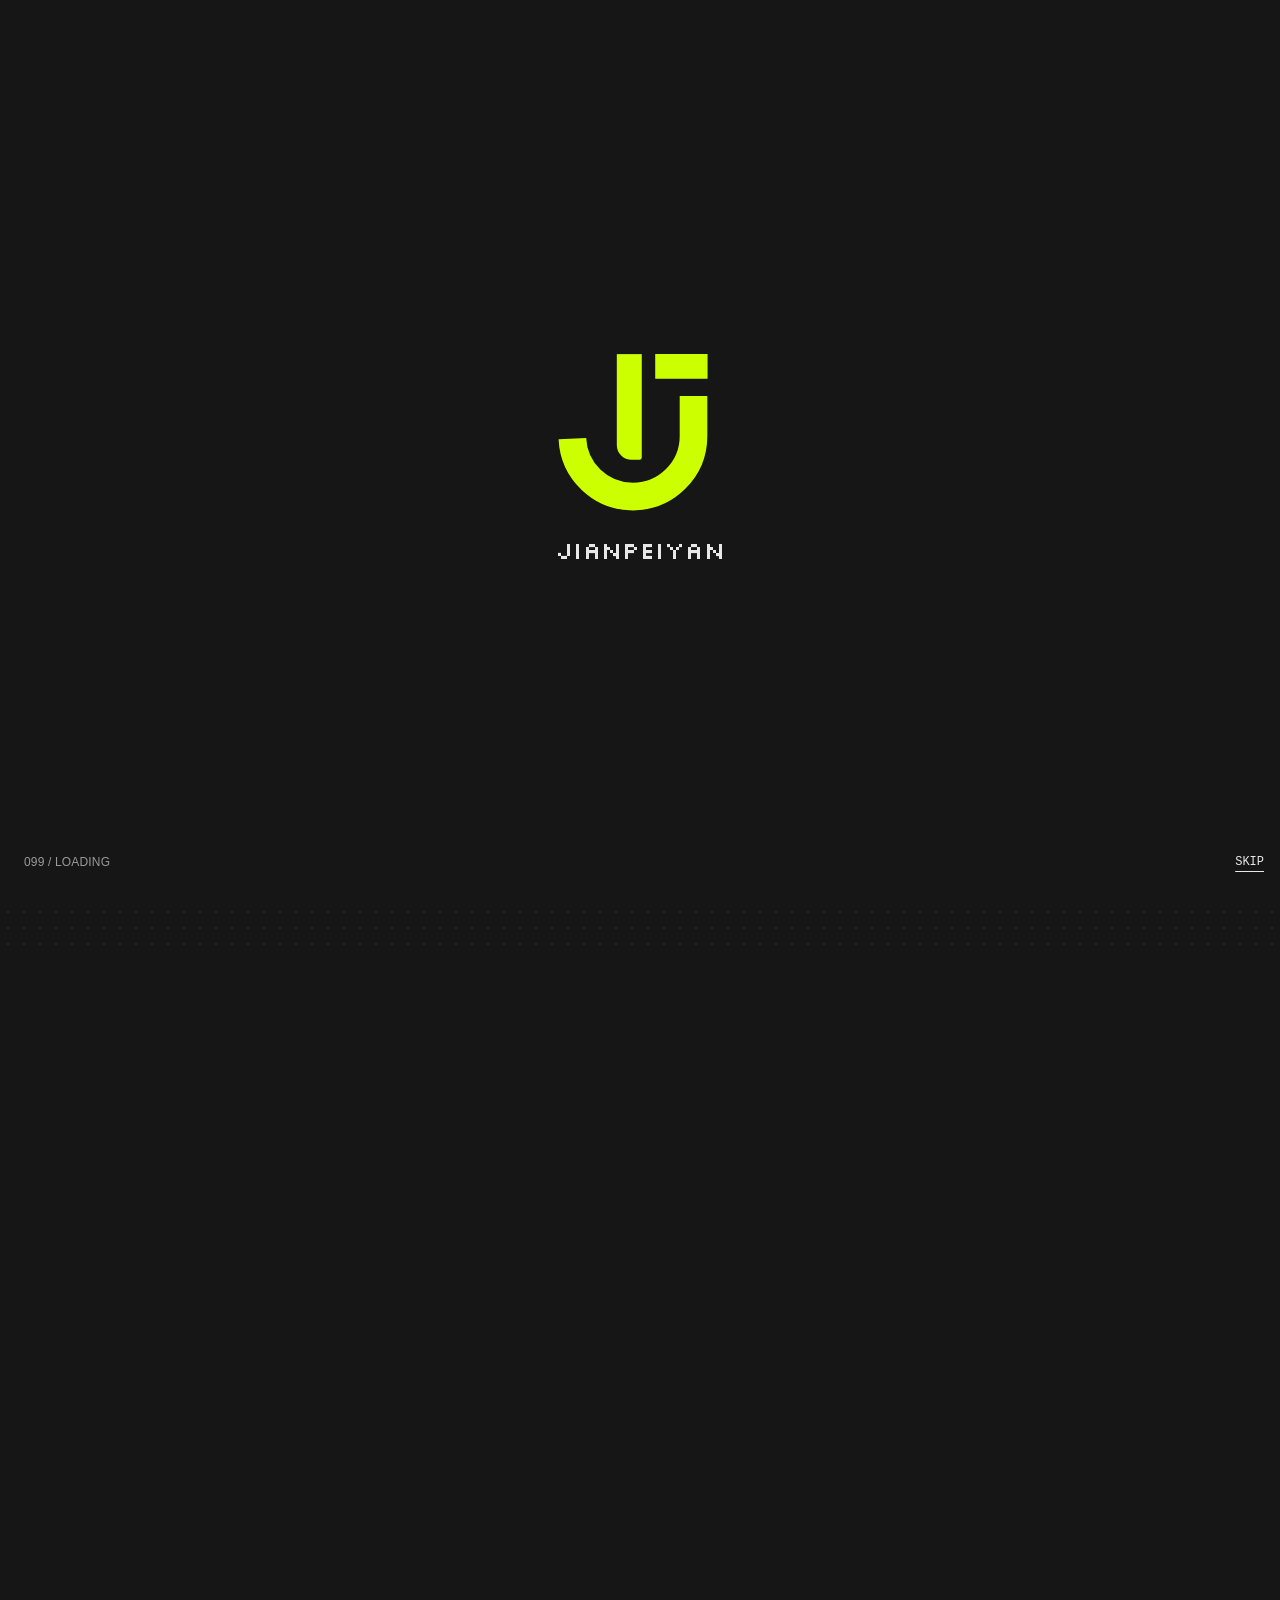
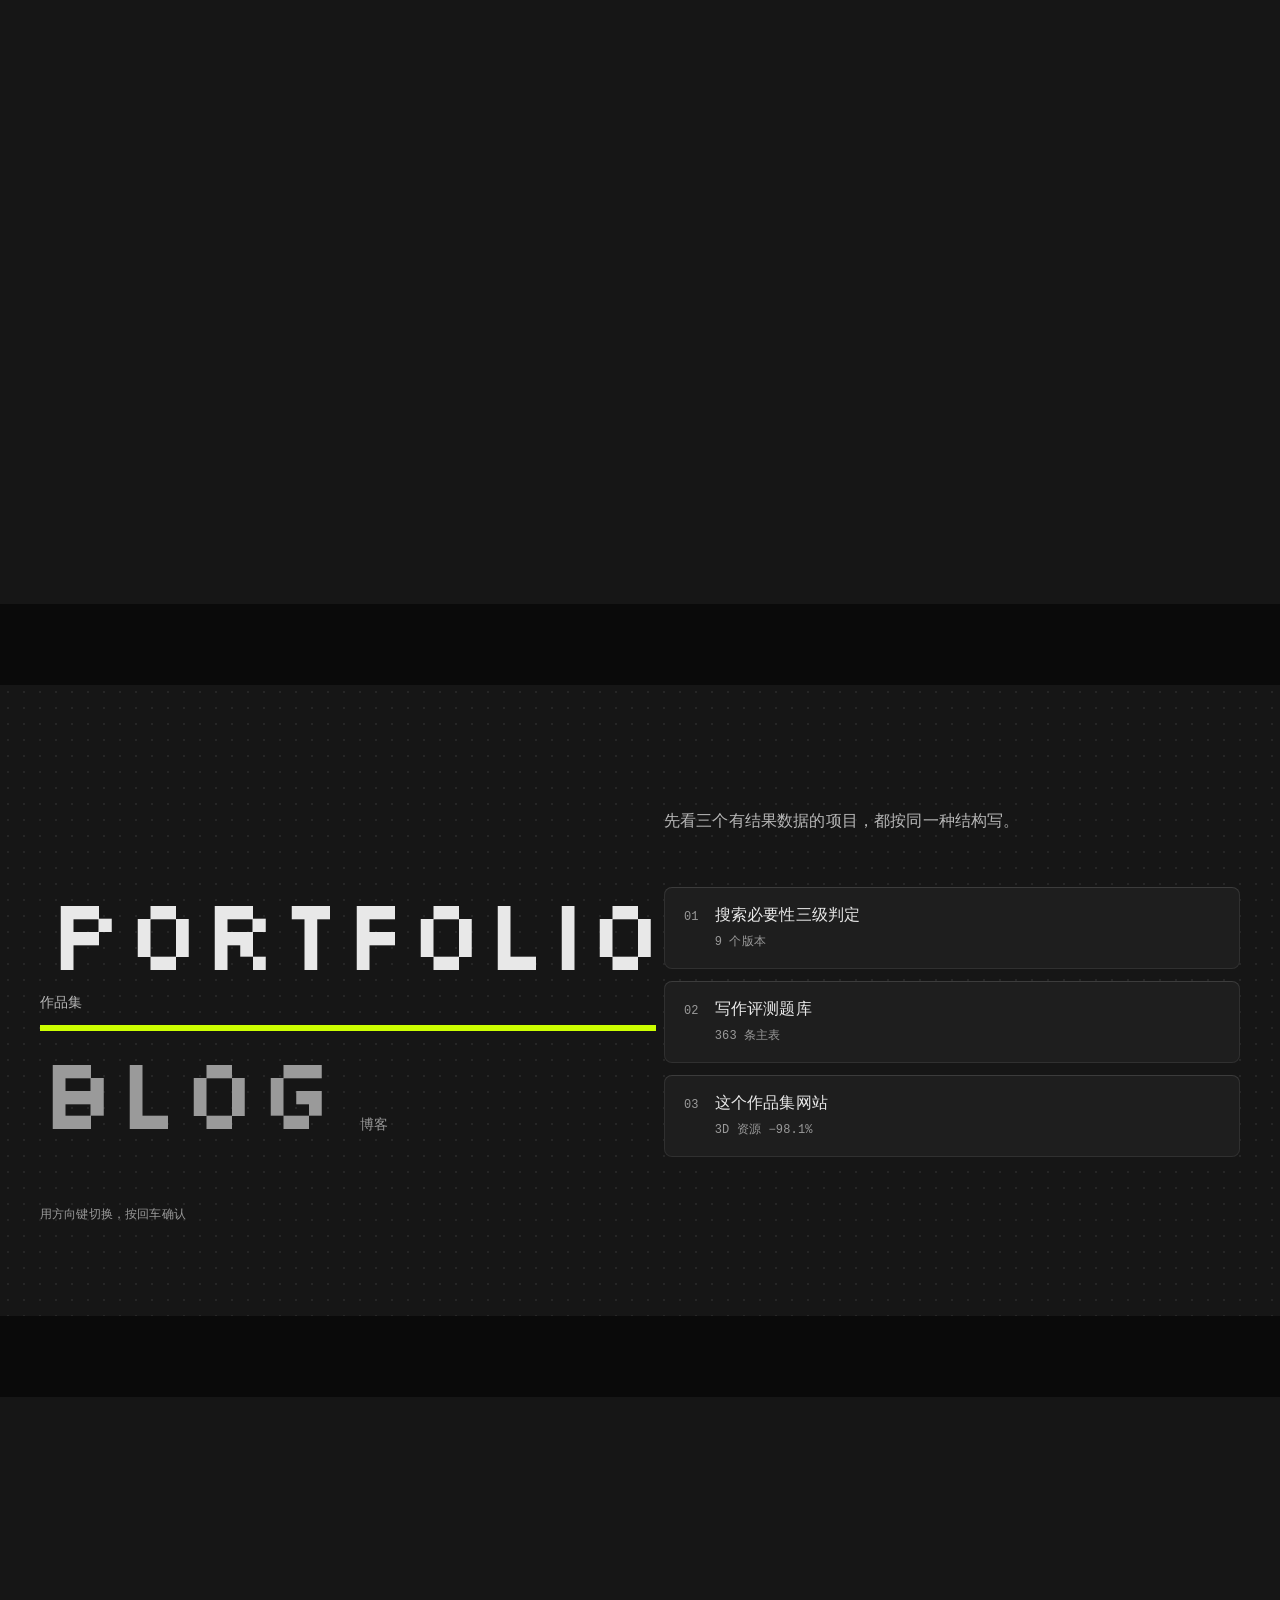
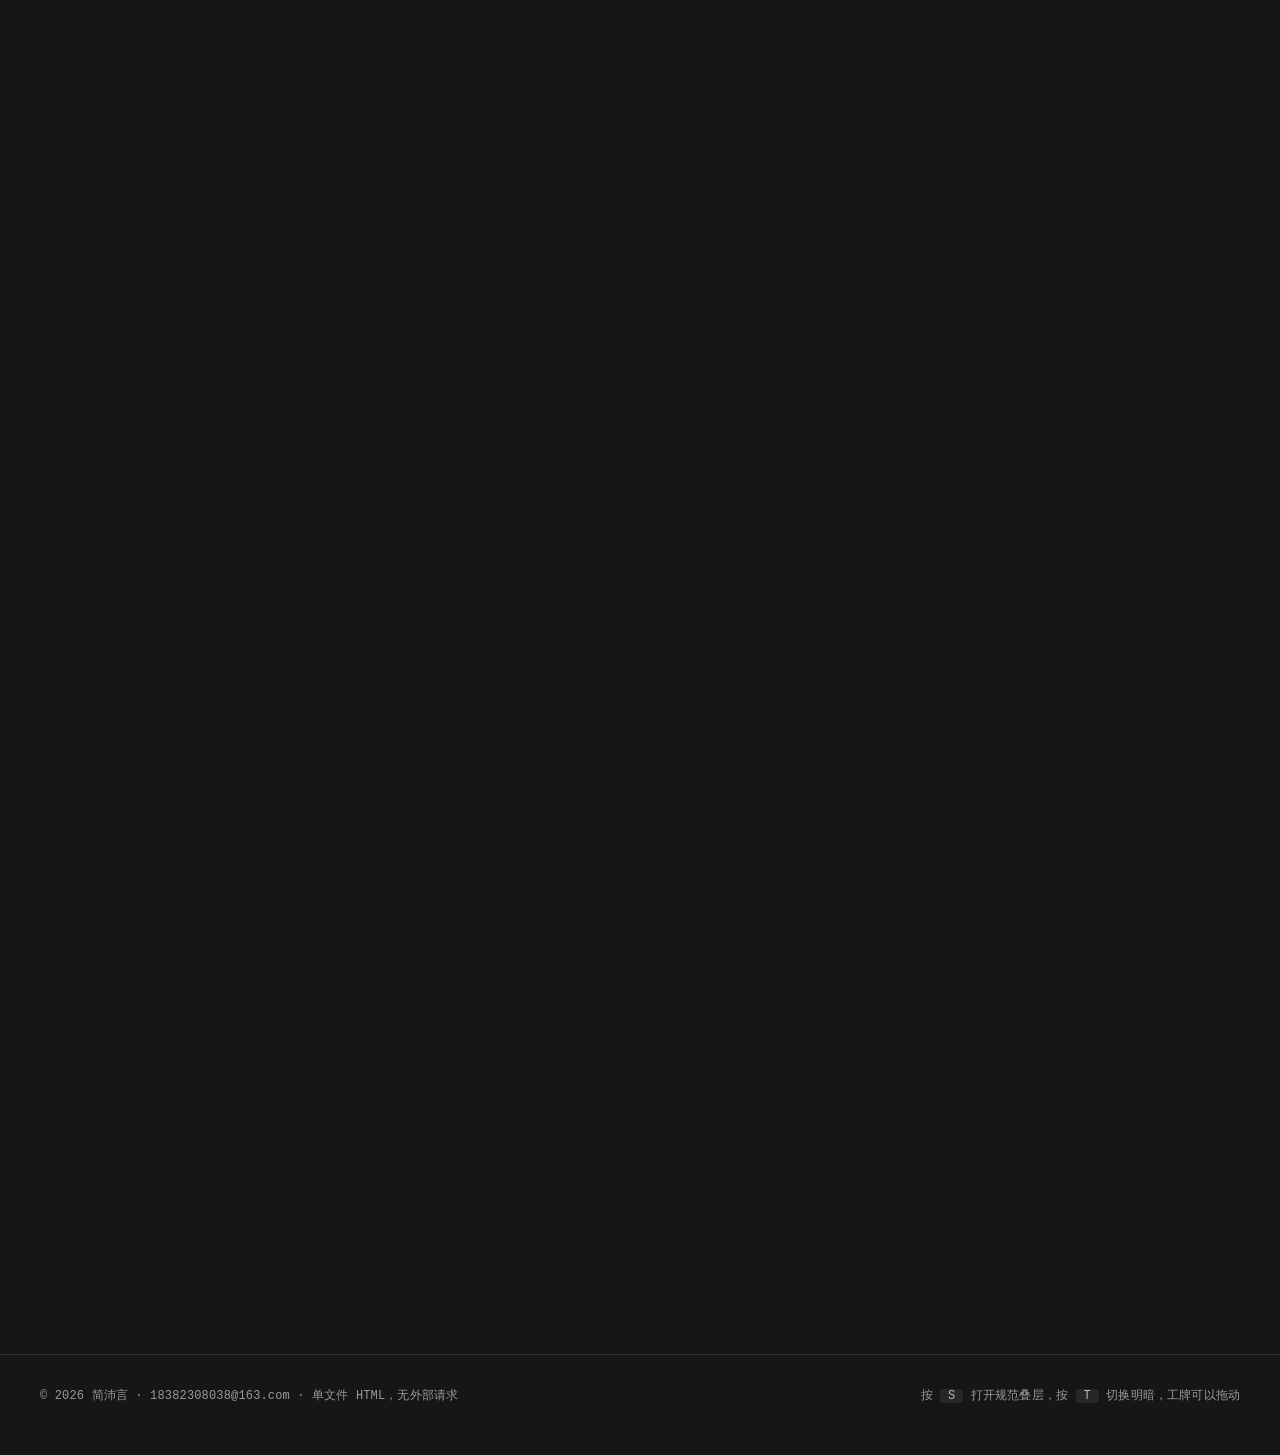
==== index.html @ 3fc20ddd "fix: 博客子页登录入口改为 ../login.html；主页 v10 加登录图标" ====
<!DOCTYPE html>
<html lang="zh-CN" data-theme="acid" data-scheme="ink">
<head>
<meta charset="UTF-8">
<meta name="viewport" content="width=device-width, initial-scale=1">
<title>简沛言 JIANPEIYAN · AI 产品作品集</title>
<meta name="description" content="简沛言的作品集：搜索评测方法论、写作评测题库，以及用 AI 一起完成的工程细节。">
<meta property="og:type" content="website">
<meta property="og:title" content="简沛言 JIANPEIYAN · AI 产品作品集">
<meta property="og:description" content="三个带结果数据的项目，一套写法；外加一份真实返工记录。">
<meta property="og:url" content="https://qqffgg888.github.io/jpy-portfolio-demo/">
<link rel="canonical" href="https://qqffgg888.github.io/jpy-portfolio-demo/">
<meta name="theme-color" content="#161616">
<script>
/* 首帧前定明度轴与开屏，避免闪白 */
(function(){var r=document.documentElement,q=location.search,s=null;
try{var m=q.match(/[?&]scheme=(light|ink)/);s=m?m[1]:localStorage.getItem('jpy-scheme');}catch(e){}
if(s==='light'||s==='ink')r.setAttribute('data-scheme',s);
r.classList.add('js');
var seen=false;try{seen=!!sessionStorage.getItem('jpy-intro');}catch(e){}
var rm=matchMedia('(prefers-reduced-motion: reduce)').matches;
if(!seen&&!rm&&!/[?&](shot|nointro)/.test(q))r.classList.add('intro','lock');
if(/[?&]shot/.test(q))r.classList.add('shot');})();
</script>
<style>
/* ============ 字体：本地文件，0 外链 ============ */
@font-face{font-family:"Silkscreen";src:url(fonts/Silkscreen-Regular.woff2) format("woff2");font-weight:400;font-display:swap}
@font-face{font-family:"Silkscreen";src:url(fonts/Silkscreen-Bold.woff2) format("woff2");font-weight:700;font-display:swap}
@font-face{font-family:"Smiley Sans";src:url(fonts/SmileySans-Oblique.woff2) format("woff2");font-weight:400;font-display:swap}

/* ============ L1 primitive（锁） ============ */
:root{
  --sp-1:4px;--sp-2:8px;--sp-3:12px;--sp-4:16px;--sp-5:24px;--sp-6:32px;--sp-7:48px;--sp-8:64px;
  --r-flat:2px;--r-ctl:8px;--r-pill:999px;              /* acid：8 / 999（无 16，强化硬朗）+ 全幅 2 */
  --ease:cubic-bezier(.22,.61,.36,1);
  --ease-strong:cubic-bezier(.7,0,.3,1);
  --ease-back:cubic-bezier(.175,.885,.32,1.275);          /* 回弹 ≤6% */
  --t-press:80ms;--t-fast:160ms;--t:240ms;--t-slow:380ms;--t-enter:1.05s;
  --fs-display:clamp(3rem,10vw,8.75rem);--lh-display:1;--ls-display:-.02em;
  --bleed:0px;                                            /* <1024 归零 */
  --pad:16px;--wrap-max:100%;
  --section-pad:clamp(5rem,16vh,10rem);
  --nav-h:56px;--tap-min:44px;--btn-h:44px;
  --font-zh-title:"Smiley Sans","PingFang SC","Microsoft YaHei","Noto Sans SC",sans-serif;
  --font-en-title:"Silkscreen","Smiley Sans","PingFang SC","Microsoft YaHei",sans-serif;
  --font-body:-apple-system,BlinkMacSystemFont,"Segoe UI",Roboto,"Helvetica Neue",Arial,"PingFang SC","Microsoft YaHei","Noto Sans SC",sans-serif;
  --font-mono:ui-monospace,SFMono-Regular,Menlo,Consolas,"PingFang SC","Microsoft YaHei",monospace;
  --lh-body:1.75;--fs-md:16px;--fw-display-en:450;
  --font-body-zh:"PingFang SC","Microsoft YaHei","Noto Sans SC",sans-serif;
  --font-body-en:-apple-system,BlinkMacSystemFont,"Segoe UI",Roboto,"Helvetica Neue",Arial,sans-serif;
  --border-w:0px;--dot-size:16px 16px;
  --persp:1200px;--tilt-max:6deg;--tilt-depth:28px;
  --parallax-1:.04;--parallax-2:.09;--parallax-3:.16;
  --lift-1:-2px;--lift-2:-6px;--lift-3:-12px;--img-dur:640ms;
  --grad-allow:bg display mask;--depth-source:glow parallax perspective;
  --btn-danger-bg:#a2514b;--btn-danger-fg:#ffffff;
  --ctl-h-sm:32px;--ctl-h-md:40px;--ctl-h-lg:48px;--field-h:40px;--card-pad:20px;--row-h:44px;
  --color-title:var(--color-text);
  --grad-title:linear-gradient(135deg,currentColor 0%,currentColor 100%);   /* acid 守无渐变：currentColor 伪渐变占位 */
}
/* ============ L2 alias：acid × light（纯白本格酸，全链路无渐变） ============ */
[data-theme="acid"][data-scheme="light"],[data-theme="acid"] [data-scheme="light"]{
  color-scheme:light;
  --color-bg:#ffffff;--color-surface:#ffffff;--color-surface-2:#efefec;
  --color-text:#0a0c09;--color-text-2:#3d423a;--color-text-3:#676D64;
  --color-brand-pop:#A6C91D;--on-pop:#0a0c09;--color-brand-pop-dim:#85A017;--color-brand-pop-text:#627906;
  --color-action-bg:#A6C91D;--color-action-fg:#0a0c09;
  --color-divider:rgba(10,12,9,.14);--color-focus:#0a0c09;
  --ring-soft:inset 0 0 0 1px rgba(14,20,6,.12);
  --shadow-card:0 1px 2px rgba(10,12,9,.06),0 8px 24px rgba(10,12,9,.08);
  --shadow-pop:0 1px 2px rgba(10,12,9,.08),0 18px 44px rgba(10,12,9,.13);
  --dot-page:radial-gradient(circle at center,rgba(10,12,9,.12) 1px,transparent 1.2px);--strap:#0a0c09;--strap-hi:rgba(255,255,255,.28);--clip:#676D64;
  --nav-bg:rgba(255,255,255,.88);--hover-bright:1.06;--flash:#ffffff;
}
/* ============ L2 alias：acid × ink（近黑三层 #161616 → #1e1e1e → #262626） ============ */
[data-theme="acid"][data-scheme="ink"],[data-theme="acid"] [data-scheme="ink"]{
  color-scheme:dark;
  --color-bg:#161616;--color-surface:#1e1e1e;--color-surface-2:#262626;
  --color-text:#E8E8E8;--color-text-2:#B8B8B8;--color-text-3:#9A9A9A;
  --color-brand-pop:#ccff00;--on-pop:#0a0c09;--color-brand-pop-dim:#99cc00;--color-brand-pop-text:#ccff00;
  --color-action-bg:#ccff00;--color-action-fg:#0a0c09;
  --color-divider:rgba(255,255,255,.10);--color-focus:#ccff00;
  --ring-soft:inset 0 0 0 1px rgba(255,255,255,.10);
  --shadow-card:inset 0 1px 0 rgba(255,255,255,.06),inset 0 0 0 1px rgba(255,255,255,.08);
  --shadow-pop:inset 0 1px 0 rgba(255,255,255,.08),0 18px 44px rgba(0,0,0,.50);
  --dot-page:radial-gradient(circle at center,rgba(255,255,255,.07) 1px,transparent 1.2px);--strap:#3a3a3a;--strap-hi:rgba(255,255,255,.14);--clip:#9A9A9A;
  --nav-bg:rgba(22,22,22,.86);--hover-bright:1.12;--flash:#ffffff;
}

/* ============ 基础 ============ */
*,*::before,*::after{box-sizing:border-box;margin:0;padding:0}
html{scroll-behavior:smooth;-webkit-text-size-adjust:100%}
html.lock{overflow:hidden}
body{min-width:320px;font-family:var(--font-body);font-size:var(--fs-md);line-height:var(--lh-body);background:var(--color-bg);color:var(--color-text);-webkit-font-smoothing:antialiased;transition:background-color var(--t) var(--ease),color var(--t) var(--ease);font-synthesis:none}
[data-scheme="ink"] body,[data-scheme="ink"] .ink-text{letter-spacing:.01em}
main{overflow-x:clip}
a{color:inherit;text-decoration:none}
img,svg{display:block;max-width:100%}
button{font:inherit;color:inherit;background:none;border:0;cursor:pointer}
ul,ol{list-style:none}
:focus-visible{outline:2px solid var(--color-focus);outline-offset:2px;border-radius:var(--r-flat)}
::selection{background:var(--color-brand-pop);color:var(--on-pop)}
.sr{position:absolute!important;width:1px;height:1px;overflow:hidden;clip:rect(0 0 0 0);white-space:nowrap}
.skip{position:fixed;left:16px;top:-80px;z-index:200;background:var(--color-action-bg);color:var(--color-action-fg);padding:8px 16px;border-radius:var(--r-ctl)}
.skip:focus{top:8px}

.px{font-family:var(--font-en-title);font-weight:400}
.zh-title{font-family:var(--font-zh-title);font-weight:400;font-synthesis:none}  /* 得意黑单字重：只靠字号/行高造重量 */
.mono{font-family:var(--font-mono)}
.wrap{width:100%;margin-inline:auto;padding-inline:16px}
.eyebrow{font-family:var(--font-mono);font-size:12px;line-height:1.5;color:var(--color-text-3);text-transform:uppercase}
.todo{display:inline-flex;align-items:center;min-height:24px;padding:0 12px;border-radius:var(--r-pill);background:var(--color-surface-2);color:var(--color-text-3);font-family:var(--font-mono);font-size:12px;line-height:1.5}

/* ============ 按钮：三种形态 · 禁描边 · 禁渐变 · 同屏实充 ≤1 ============ */
.btn{border:0;display:inline-flex;align-items:center;justify-content:center;gap:8px;min-height:var(--btn-h);padding:0 24px;border-radius:var(--r-ctl);font-size:16px;font-weight:600;line-height:1;transition:transform var(--t-fast) var(--ease-back),filter var(--t-fast) var(--ease)}
.btn-primary{background:var(--color-action-bg);color:var(--color-action-fg)}
.btn-primary:hover{filter:brightness(var(--hover-bright));transform:translateY(var(--lift-1))}
.btn-primary:active{transform:scale(.985);filter:brightness(.94);transition-duration:60ms}
.btn-text{border:0;display:inline-flex;align-items:center;gap:8px;min-height:var(--tap-min);color:var(--color-text);text-decoration:underline;text-decoration-thickness:1px;text-underline-offset:6px;transition:opacity var(--t-fast) var(--ease),transform var(--t-fast) var(--ease-back)}
.btn-text:hover{opacity:.72;transform:translateY(-1px)}
.btn-text:active{transform:scale(.985);transition-duration:60ms}
.ibtn{display:inline-grid;place-items:center;width:var(--tap-min);height:var(--tap-min);border-radius:var(--r-ctl);color:var(--color-text-2);transition:background-color var(--t-fast) var(--ease),color var(--t-fast) var(--ease),transform var(--t-fast) var(--ease-back)}
.ibtn:hover{background:var(--color-surface-2);color:var(--color-text)}
.ibtn:active{transform:scale(.94);transition-duration:60ms}
.ibtn svg{width:20px;height:20px;fill:none;stroke:currentColor;stroke-width:1.5;stroke-linecap:round;stroke-linejoin:round}
.tbtn{min-height:var(--tap-min);padding:0 12px;border-radius:var(--r-ctl);font-family:var(--font-mono);font-size:12px;color:var(--color-text-2);transition:background-color var(--t-fast) var(--ease),color var(--t-fast) var(--ease),transform var(--t-fast) var(--ease-back)}
.tbtn:hover{background:var(--color-surface-2);color:var(--color-text)}
.tbtn:active{transform:scale(.97);transition-duration:60ms}
.tbtn[aria-pressed="true"]{background:var(--color-text);color:var(--color-bg)}

/* ============ 开屏：LOGO 书写 → 纯白硬边窄带单次扫 → 上卷 ============ */
#intro{display:none}
.intro #intro{position:fixed;inset:0;z-index:100;display:grid;place-items:center;background:var(--color-bg);color:var(--color-text);clip-path:inset(0 0 0 0);transition:clip-path .9s var(--ease-strong)}
#intro.out{clip-path:inset(0 0 100% 0);pointer-events:none}
#intro.out.fast{transition-duration:.32s}
.intro-core{display:grid;justify-items:center;gap:24px}
.intro-logo{width:clamp(120px,18vw,176px);height:auto;color:var(--color-brand-pop);overflow:visible}
.intro-name{font-size:clamp(1rem,2.4vw,1.5rem);line-height:1;min-height:1em;color:var(--color-text)}
.intro-meta{position:absolute;left:24px;bottom:16px;font-size:12px;color:var(--color-text-3);line-height:44px}
.intro-skip{position:absolute;right:16px;bottom:16px;font-family:var(--font-mono);font-size:12px}

/* ============ 导航 ============ */
.nav{position:sticky;top:0;z-index:50;height:var(--nav-h);background:var(--nav-bg);-webkit-backdrop-filter:saturate(1.2) blur(12px);backdrop-filter:saturate(1.2) blur(12px)}
.nav-in{height:100%;display:flex;align-items:center;justify-content:space-between;gap:16px}
.brand{display:inline-flex;align-items:center;gap:12px;min-height:var(--tap-min);color:var(--color-text)}
.brand svg{width:24px;height:24px}
.brand .px{font-size:16px;line-height:1}
.links{display:none;gap:4px}
.links a{display:inline-flex;align-items:center;min-height:var(--tap-min);padding:0 12px;border-radius:var(--r-ctl);font-size:14px;color:var(--color-text-2);transition:color var(--t-fast) var(--ease),background-color var(--t-fast) var(--ease)}
.links a:hover{color:var(--color-text);background:var(--color-surface-2)}
.links a[aria-current="true"]{color:var(--color-text)}
.tools{display:flex;align-items:center;gap:4px}
.burger{display:inline-grid}
.drawer{display:none;position:absolute;left:0;right:0;top:var(--nav-h);background:var(--color-bg);padding:8px 16px 16px;box-shadow:var(--shadow-pop)}
.nav.open .drawer{display:grid}
.drawer a{display:flex;align-items:center;min-height:var(--tap-min);font-size:16px;color:var(--color-text-2)}

/* ============ 首屏 ============ */
.hero{position:relative;padding-block:32px 64px;background-image:var(--dot-page);background-size:var(--dot-size);background-position:0 calc(var(--sy,0px) * var(--parallax-1))}
.hero-grid{display:grid;gap:32px;align-items:center}
.kicker{margin-bottom:24px}
.bleed-box{container-type:inline-size}
.display{font-family:var(--font-en-title);font-weight:400;font-size:var(--fs-display);line-height:var(--lh-display);letter-spacing:var(--ls-display);color:var(--color-text);--safe:calc(16px - max(var(--pad),(100cqw - var(--wrap-max)) / 2 + var(--pad)));margin-left:max(var(--bleed),var(--safe))}
.dl-line{display:block;overflow:hidden;padding-bottom:.04em}
.dl-line span{display:inline-block}
.js .dl-line span{transform:translateY(105%)}
.ready .dl-line span{transform:none;transition:transform var(--t-enter) var(--ease-strong);transition-delay:calc(var(--i,0) * 40ms)}
.statement{margin-top:24px;font-size:clamp(1.75rem,4.2vw,3.5rem);line-height:1;color:var(--color-text);text-wrap:balance}
.lead{margin-top:24px;max-width:62ch;color:var(--color-text-2)}
.js .rise{opacity:0;transform:translateY(14px)}
.ready .rise{opacity:1;transform:none;transition:opacity var(--t-slow) var(--ease),transform var(--t-slow) var(--ease);transition-delay:calc(var(--i,0) * 50ms + 360ms)}
.core{margin-top:32px;max-width:640px}
.core li+li{box-shadow:inset 0 1px 0 var(--color-divider)}
.core a{display:grid;grid-template-columns:40px minmax(0,1fr) auto;align-items:center;gap:16px;min-height:64px;padding-block:8px;transition:transform var(--t-fast) var(--ease-back)}
.core a:hover{transform:translateX(4px)}
.core a:active{transform:translateX(4px) scale(.99);transition-duration:60ms}
.core .n{font-size:12px;color:var(--color-text-3)}
.core .t{display:block;font-weight:600;line-height:1.4}
.core .u{display:block;font-size:14px;color:var(--color-text-3);line-height:1.5}
.core .k{font-family:var(--font-mono);font-size:clamp(1.25rem,2.4vw,1.75rem);font-weight:700;line-height:1;color:var(--color-text);font-variant-numeric:tabular-nums;text-align:right;min-width:4.5ch}
.cta{margin-top:32px;display:flex;flex-wrap:wrap;align-items:center;gap:16px 24px}

/* 工牌舞台：Verlet 绳 + DOM 工牌 */
.stage{position:relative;height:480px;touch-action:pan-y;transform:translate3d(0,calc(var(--sy,0px) * var(--parallax-2)),0)}
.stage canvas{position:absolute;inset:0;width:100%;height:100%;pointer-events:none}
.badge{position:absolute;left:50%;top:48px;margin-left:-120px;width:240px;height:340px;border-radius:var(--r-ctl);background:var(--color-surface-2);box-shadow:var(--shadow-pop);transform-origin:50% 0;cursor:grab;touch-action:none;user-select:none;-webkit-user-select:none;overflow:hidden;display:flex;flex-direction:column}
.js .badge{left:0;top:0;margin:0;will-change:transform}
.badge.grab{cursor:grabbing}
.badge-slot{position:absolute;left:50%;top:10px;width:40px;height:8px;margin-left:-20px;border-radius:var(--r-pill);background:var(--color-bg)}
.badge-band{margin-top:28px;height:40px;display:flex;align-items:center;justify-content:space-between;padding:0 16px;background:var(--color-brand-pop);color:var(--on-pop);font-size:14px;line-height:1}
.badge-main{display:flex;gap:16px;align-items:center;padding:20px 16px 12px}
.avatar{width:72px;height:72px;flex:none;border-radius:var(--r-flat);background:var(--color-bg);shape-rendering:crispEdges}
.badge-zh{font-family:var(--font-zh-title);font-size:28px;line-height:1}
.badge-en{margin-top:8px;font-size:12px;line-height:1;color:var(--color-text-2)}
.badge-meta{padding:4px 16px 0;display:grid;gap:4px;font-size:12px;line-height:1.5}
.badge-meta div{display:flex;justify-content:space-between;gap:8px}
.badge-meta dt{color:var(--color-text-3)}
.badge-foot{margin-top:auto;height:56px;display:flex;align-items:center;justify-content:space-between;padding:0 16px;background-image:var(--dot-page);background-size:8px 8px}
.badge-foot svg{width:28px;height:28px;color:var(--color-text)}
.badge-foot span{font-size:12px;color:var(--color-text-3)}

/* ============ 通用区块 ============ */
.section{position:relative;padding-block:var(--section-pad)}
.sec-head{display:grid;gap:16px;margin-bottom:64px}
.sec-head h2{font-size:clamp(2.25rem,5.2vw,4.5rem);line-height:.98}
.sec-head p{max-width:62ch;color:var(--color-text-2)}
.js .reveal{opacity:0;transform:translateY(14px);transition:opacity var(--t-slow) var(--ease),transform var(--t-slow) var(--ease);transition-delay:calc(var(--i,0) * 50ms)}
.js .reveal.in{opacity:1;transform:none}

/* 项目：同一证据模板 */
.proj+.proj{margin-top:clamp(5rem,12vh,8rem)}
.proj-grid{display:grid;gap:32px}
.proj-head{display:grid;grid-template-columns:auto minmax(0,1fr);gap:8px 20px;align-items:end;margin-bottom:32px}
.pnum{font-size:clamp(3rem,7vw,6rem);line-height:.9;color:var(--color-text);transform:translate3d(0,var(--py,0px),0)}
.proj-head h3{font-size:clamp(1.75rem,3.2vw,2.5rem);line-height:1}
.tags{display:flex;flex-wrap:wrap;gap:8px;grid-column:1 / -1}
.tags li{min-height:24px;display:inline-flex;align-items:center;padding:0 12px;border-radius:var(--r-pill);background:var(--color-surface-2);font-family:var(--font-mono);font-size:12px;color:var(--color-text-2)}
.star{display:grid;gap:24px}
.star>div{display:grid;gap:4px}
.star dt{font-family:var(--font-mono);font-size:12px;color:var(--color-text-3)}
.star dd{max-width:62ch;color:var(--color-text-2)}
.star dd b{font-family:var(--font-mono);color:var(--color-text);font-variant-numeric:tabular-nums}
.star .res dd{color:var(--color-text)}
.star .res .todo{margin-top:8px}
.viz{position:relative;padding:24px;border-radius:var(--r-ctl);background:var(--color-surface-2);box-shadow:var(--ring-soft);transform:perspective(var(--persp)) rotateX(var(--rx,0deg)) rotateY(var(--ry,0deg));transition:transform var(--t-fast) var(--ease)}
.viz figcaption{margin-top:16px;font-family:var(--font-mono);font-size:12px;color:var(--color-text-3)}
.viz svg{width:100%;height:auto;overflow:visible}
.vz-node{fill:var(--color-surface)}
.vz-pop{fill:var(--color-brand-pop)}
.vz-line{fill:none;stroke:var(--color-text-3);stroke-width:1.4}
.vz-m{font-family:var(--font-mono);font-size:13px;fill:var(--color-text-3)}
.vz-z{font-family:var(--font-body);font-size:17px;font-weight:600;fill:var(--color-text)}
.vz-z2{font-family:var(--font-body);font-size:14px;fill:var(--color-text-2)}
.vz-on{fill:var(--on-pop)}
.vz-dot{fill:var(--color-text-3)}
.vz-dot.last{fill:var(--color-text)}
.bars{display:grid;gap:24px}
.bgroup{display:grid;gap:8px}
.bt{font-size:12px;color:var(--color-text-3)}
.brow{display:grid;grid-template-columns:minmax(0,1fr) auto;gap:4px 16px;align-items:center}
.brow span{font-size:14px;color:var(--color-text-2)}
.brow b{font-family:var(--font-mono);font-size:14px;font-variant-numeric:tabular-nums;grid-row:1;grid-column:2}
.bar{grid-column:1 / -1;height:12px;border-radius:var(--r-flat);background:var(--color-surface)}
.bar i{display:block;height:100%;min-width:4px;border-radius:var(--r-flat);background:var(--color-text-3);width:var(--w)}
.bar i.hi{background:var(--color-text)}
.bar i.pop{background:var(--color-brand-pop)}
.js .bars .bar i{width:0;transition:width .9s var(--ease-strong)}
.js .bars.in .bar i{width:var(--w)}

/* 细节账本 */
.ledger-grid{display:grid;gap:48px}
.specimen{display:grid;gap:16px;align-content:start}
.spec-box{padding:32px;border-radius:var(--r-ctl);background:var(--color-surface-2);box-shadow:var(--ring-soft);transform:perspective(var(--persp)) rotateX(var(--rx,0deg)) rotateY(var(--ry,0deg));transition:transform var(--t-fast) var(--ease)}
.spec-box svg{width:100%;max-width:360px;margin-inline:auto;color:var(--color-text);overflow:visible}
.cons{visibility:hidden;opacity:0;transition:opacity var(--t) var(--ease),visibility 0s linear var(--t)}
.cons.show{visibility:visible;opacity:1;transition:opacity var(--t) var(--ease)}
.c-c,.c-l{fill:none;stroke:var(--color-text-3);stroke-width:.35;stroke-dasharray:1.2 1.2}
.c-pts circle{fill:var(--color-brand-pop)}
.c-t{font-family:var(--font-mono);font-size:3.6px;fill:var(--color-text-2);paint-order:stroke;stroke:var(--color-surface-2);stroke-width:1.2px;stroke-linejoin:round}
.spec-ctl{display:flex;flex-wrap:wrap;gap:8px 16px;align-items:center}
.code{padding:16px;border-radius:var(--r-ctl);background:var(--color-surface-2);font-family:var(--font-mono);font-size:12px;line-height:1.6;color:var(--color-text-2);overflow-x:auto;white-space:pre}
.code b{color:var(--color-text);font-weight:600}
.lg-list{display:grid}
.lg{display:grid;grid-template-columns:48px minmax(0,1fr);gap:8px 16px;padding-block:24px}
.lg+.lg{box-shadow:inset 0 1px 0 var(--color-divider)}
.lg-n{font-size:12px;color:var(--color-text-3);padding-top:4px}
.lg h3{font-size:18px;font-weight:600;line-height:1.4}
.lg p{margin-top:4px;max-width:62ch;color:var(--color-text-2)}
.lg .lg-how{font-size:12px;color:var(--color-text-3);margin-top:8px}
.delta{grid-column:2;display:flex;flex-wrap:wrap;align-items:baseline;gap:8px;font-family:var(--font-mono);font-variant-numeric:tabular-nums}
.delta s{color:var(--color-text-3);text-decoration-thickness:1px}
.delta i{font-style:normal;color:var(--color-text-3)}
.delta b{font-size:20px;color:var(--color-text)}

/* 工作流 */
.flow-track{display:none;position:relative;height:2px;margin-bottom:32px;background:var(--color-divider)}
.flow-dot{position:absolute;top:-3px;left:0;width:8px;height:8px;border-radius:var(--r-pill);background:var(--color-brand-pop);animation:travel 6s linear infinite}
@keyframes travel{from{transform:translateX(0)}to{transform:translateX(calc(var(--track-w,800px) - 8px))}}
.flow-steps{display:grid;gap:32px;counter-reset:s}
.flow-steps li{display:grid;gap:8px;align-content:start}
.fs-n{font-size:40px;line-height:1;color:var(--color-text)}
.flow-steps h3{font-family:var(--font-zh-title);font-weight:400;font-size:28px;line-height:1}
.flow-steps p{color:var(--color-text-2);font-size:16px}
.flow-steps .fs-m{font-size:12px;color:var(--color-text-3)}
.flow-loop{margin-top:48px;display:flex;align-items:center;gap:12px;font-size:14px;color:var(--color-text-2)}
.flow-loop svg{width:48px;height:24px;fill:none;stroke:currentColor;stroke-width:2;stroke-linecap:round}

/* 选择页：局部 ink 明度轴 + 电影黑边 */
.cinema{position:relative;background:var(--color-bg);color:var(--color-text);background-image:var(--dot-page);background-size:16px 16px}
.lb{height:9vh;min-height:40px;background:#0a0a0a}
.sel-in{padding-block:clamp(3rem,10vh,6rem)}
.sel-grid{display:grid;gap:48px;margin-top:32px}
.sel-list{display:grid;gap:8px;outline-offset:8px}
.sel-list li{position:relative;display:block;cursor:pointer}
.sel-list a{display:flex;flex-wrap:wrap;align-items:baseline;gap:8px 24px;padding-bottom:16px}
.sel-list .px{font-size:clamp(2.5rem,8vw,6.5rem);line-height:1;color:var(--color-text-3);transition:color var(--t-fast) var(--ease),transform var(--t) var(--ease-strong)}
.sel-list .zh{font-size:14px;color:var(--color-text-3);transition:color var(--t-fast) var(--ease)}
.sel-list li:hover .px{color:var(--color-text-2)}
.sel-list li[aria-selected="true"] .px{color:var(--color-text);transform:translateX(8px)}
.sel-list li[aria-selected="true"] .zh{color:var(--color-text-2)}
.band{position:absolute;left:0;bottom:0;height:6px;width:100%;background:var(--color-brand-pop);transform:scaleX(0);transform-origin:left;transition:transform .32s var(--ease-strong)}
li[aria-selected="true"] .band{transform:scaleX(1)}
.sel-desc{max-width:62ch;color:var(--color-text-2);min-height:3.5em;transition:opacity var(--t-fast) var(--ease),filter var(--t-fast) var(--ease)}
.sel-desc.swap{opacity:0;filter:blur(4px)}
.sel-cards{display:grid;gap:12px;margin-top:24px}
.scard{display:grid;grid-template-columns:auto minmax(0,1fr);gap:4px 16px;padding:16px 20px;border-radius:var(--r-ctl);background:var(--color-surface);box-shadow:var(--shadow-card);transition:transform var(--t-fast) var(--ease-back),opacity var(--t) var(--ease),background-color var(--t-fast) var(--ease)}
.scard:hover{transform:translateY(var(--lift-1));background:var(--color-surface-2)}
.scard:active{transform:scale(.985);transition-duration:60ms}
.scard .sn{font-family:var(--font-mono);font-size:12px;color:var(--color-text-3);padding-top:4px}
.scard .st{font-weight:600;line-height:1.5}
.scard .sm{grid-column:2;font-family:var(--font-mono);font-size:12px;color:var(--color-text-3)}
.scard.leave{opacity:0;transform:translateY(12px)}
.scard.enter{opacity:0;transform:translateY(-12px)}
.sel-hint{margin-top:48px;font-size:12px;color:var(--color-text-3)}
#flash{position:fixed;inset:0;z-index:90;background:var(--flash);opacity:0;pointer-events:none;transition:opacity var(--t-slow) var(--ease)}
#flash.on{opacity:.9;transition-duration:.1s}

/* 更多 */
.more-grid{display:grid;gap:64px}
.more-grid h2{font-size:clamp(2rem,4vw,3rem);line-height:1;margin:16px 0 32px}
.mlist li{display:grid;grid-template-columns:48px minmax(0,1fr);gap:4px 16px;padding-block:16px}
.mlist li+li{box-shadow:inset 0 1px 0 var(--color-divider)}
.mlist .y{font-family:var(--font-mono);font-size:12px;color:var(--color-text-3);padding-top:4px}
.mlist b{font-weight:600}
.mlist span.d{grid-column:2;color:var(--color-text-2);font-size:14px;line-height:1.6}
.mlist .todo{grid-column:2;justify-self:start}

/* 联系 */
.contact .display{margin-left:0;margin-right:max(var(--bleed),var(--safe));text-align:right}
.contact .statement{max-width:18em}
.footer{padding-block:32px 48px;box-shadow:inset 0 1px 0 var(--color-divider)}
.foot-in{display:grid;gap:16px;font-family:var(--font-mono);font-size:12px;color:var(--color-text-3)}
.foot-in kbd{font-family:var(--font-mono);padding:0 8px;border-radius:var(--r-flat);background:var(--color-surface-2);color:var(--color-text-2)}


/* ============ 02 找房 Agent 案例 ============ */
.rh-grid{display:grid;gap:32px}
.rh-map{position:relative;padding:16px;border-radius:var(--r-ctl);background:var(--color-surface-2);box-shadow:var(--ring-soft)}
.rh-map canvas{display:block;width:100%;aspect-ratio:1/1;border-radius:var(--r-flat)}
.rh-map figcaption{margin-top:12px;font-family:var(--font-mono);font-size:12px;color:var(--color-text-3)}
.rh-side{display:grid;gap:24px;align-content:start}
.rh-q{font-family:var(--font-zh-title);font-size:clamp(1.5rem,2.6vw,2rem);line-height:1.05}
.rh-range{display:grid;gap:8px}
.rh-range label{display:flex;justify-content:space-between;align-items:baseline;font-size:14px;color:var(--color-text-2)}
.rh-range output{font-family:var(--font-mono);font-size:28px;line-height:1;color:var(--color-text);font-variant-numeric:tabular-nums}
.rh-range input{width:100%;height:var(--tap-min);accent-color:var(--color-text);cursor:pointer}
.rh-read{display:grid;grid-template-columns:repeat(2,minmax(0,1fr));gap:16px}
.rh-read div{display:grid;gap:4px}
.rh-read dt{font-family:var(--font-mono);font-size:12px;color:var(--color-text-3)}
.rh-read dd{font-family:var(--font-mono);font-size:24px;line-height:1.1;color:var(--color-text);font-variant-numeric:tabular-nums}
.rh-note{font-size:14px;line-height:1.6;color:var(--color-text-2);max-width:62ch}
.rh-sub{margin:clamp(4rem,10vh,6rem) 0 24px;display:grid;gap:8px}
.rh-sub h3{font-size:clamp(1.5rem,3vw,2.25rem);line-height:1}
.rh-sub p{max-width:62ch;color:var(--color-text-2)}
.layers{display:grid;gap:8px}
.layer{display:grid;grid-template-columns:48px minmax(0,1fr);gap:4px 16px;padding:16px 20px;border-radius:var(--r-ctl);background:var(--color-surface);box-shadow:var(--ring-soft)}
.layer b{font-weight:600}
.layer .ln{font-size:14px;color:var(--color-text-3);padding-top:2px}
.layer p{grid-column:2;font-size:14px;line-height:1.6;color:var(--color-text-2)}
.tracks{grid-column:1 / -1;display:grid;gap:8px;margin-top:12px}
.track{display:grid;grid-template-columns:32px minmax(0,1fr) auto;align-items:center;gap:12px;min-height:56px;padding:8px 12px;border-radius:var(--r-ctl);background:var(--color-surface-2);transition:background-color var(--t) var(--ease),color var(--t) var(--ease),opacity var(--t) var(--ease)}
.track .tk{font-size:16px}
.track .tt{font-size:14px;line-height:1.5}
.track .tt small{display:block;font-size:12px;color:var(--color-text-3)}
.track .ts{font-family:var(--font-mono);font-size:12px;padding:0 10px;min-height:24px;display:inline-flex;align-items:center;border-radius:var(--r-pill);background:var(--color-bg);color:var(--color-text-2)}
.track.on{background:var(--color-text);color:var(--color-bg)}
.track.on .tt small{color:var(--color-bg);opacity:.72}
.track.on .ts{background:var(--color-bg);color:var(--color-text)}
.track.down{opacity:.45}
.track.down .tt{text-decoration:line-through;text-decoration-thickness:1px}
.track.wait .ts{box-shadow:inset 0 0 0 1px var(--color-divider)}
.faults{display:flex;flex-wrap:wrap;gap:8px;margin-top:16px}
.rh-out{margin-top:16px;font-size:14px;line-height:1.6;color:var(--color-text-2);min-height:3.2em}
.rh-out b{color:var(--color-text)}
.nos{display:grid;gap:0}
.no{display:grid;grid-template-columns:48px minmax(0,1fr);gap:4px 16px;padding-block:20px}
.no+.no{box-shadow:inset 0 1px 0 var(--color-divider)}
.no .lg-n{padding-top:4px}
.no h4{font-size:17px;font-weight:600;line-height:1.4}
.no p{grid-column:2;font-size:14px;line-height:1.6;color:var(--color-text-2);max-width:62ch}
.no .delta{margin-top:4px}
.rh-open{display:flex;flex-wrap:wrap;gap:8px;margin-top:16px}
@media (min-width:1024px){
  .rh-grid{grid-template-columns:minmax(0,7fr) minmax(0,5fr);gap:48px;align-items:start}
  .rh-grid.b{grid-template-columns:minmax(0,6fr) minmax(0,6fr)}
}


/* ---- 导航菜单：作品 / 博客，悬停展开（下拉菜单 Dropdown） ---- */
.menu{position:relative}
.menu-btn{display:inline-flex;align-items:center;gap:8px;min-height:var(--tap-min);padding:0 12px;border-radius:var(--r-ctl);font-size:14px;color:var(--color-text-2);text-decoration:none;transition:background-color var(--t-fast) var(--ease),color var(--t-fast) var(--ease)}
.menu-btn::after{content:"";width:8px;height:5px;background:currentColor;clip-path:polygon(0 0,100% 0,50% 100%);transition:transform var(--t-fast) var(--ease-back)}
.menu:hover .menu-btn,.menu:focus-within .menu-btn{background:var(--color-surface-2);color:var(--color-text)}
.menu:hover .menu-btn::after,.menu:focus-within .menu-btn::after{transform:rotate(180deg)}
.menu-pop{position:absolute;top:100%;left:0;z-index:70;width:max-content;min-width:260px;max-width:min(380px,calc(100vw - 32px));padding:8px;display:grid;gap:2px;border-radius:var(--r-ctl);background:var(--color-surface);box-shadow:var(--shadow-pop);opacity:0;visibility:hidden;transform:translateY(-4px);transition:opacity var(--t-fast) var(--ease),transform var(--t-fast) var(--ease),visibility 0s linear var(--t-fast)}
.menu:hover .menu-pop,.menu:focus-within .menu-pop{opacity:1;visibility:visible;transform:none;transition-delay:0s}
.menu:last-child .menu-pop{left:auto;right:0}
.menu .menu-pop a{display:grid;gap:2px;min-height:44px;padding:8px 12px;border-radius:var(--r-ctl);background:none;font-size:14px;line-height:1.4;color:var(--color-text);text-decoration:none;transition:background-color var(--t-fast) var(--ease)}
.menu .menu-pop a small{font-family:var(--font-mono);font-size:12px;color:var(--color-text-3)}
.menu .menu-pop a:hover{background:var(--color-surface-2)}
.menu .menu-pop a[aria-current="page"]{background:var(--color-text);color:var(--color-bg)}
.menu .menu-pop a[aria-current="page"] small{color:inherit;opacity:.72}
.menu-pop::before{content:"";position:absolute;left:0;right:0;top:-8px;height:8px}
/* ============ SPEC 叠层（按 S） ============ */
.hud{display:none}
body.spec .hud{display:grid;position:fixed;left:16px;bottom:16px;z-index:80;min-width:248px;gap:4px;padding:12px 16px;border-radius:var(--r-ctl);background:var(--color-surface);box-shadow:var(--shadow-pop);font-family:var(--font-mono);font-size:12px;line-height:1.6;color:var(--color-text-2)}
.hud b{color:var(--color-text);font-weight:600}
.hud .row{display:flex;justify-content:space-between;gap:16px}
.hud .over{color:#ff5c5c}
body.spec [data-spec]{position:relative;outline:1px dashed var(--color-brand-pop-dim);outline-offset:-1px}
body.spec [data-spec]::after{content:attr(data-spec);position:absolute;right:0;top:0;z-index:5;padding:2px 8px;border-radius:var(--r-flat);background:var(--color-text);color:var(--color-bg);font:400 12px/1.5 var(--font-mono);white-space:nowrap;pointer-events:none;letter-spacing:0}

/* ============ 断点：mobile-first，只写 min-width ============ */
@media (min-width:768px){
  :root{--pad:24px}
  .wrap{padding-inline:24px}
  .stage{height:560px}
  .proj-head{margin-bottom:40px}
  .more-grid{grid-template-columns:repeat(2,minmax(0,1fr));gap:48px}
  .sel-cards{grid-template-columns:repeat(3,minmax(0,1fr))}
  .scard{grid-template-columns:minmax(0,1fr)}
  .scard .sm{grid-column:1}
  .flow-steps{grid-template-columns:repeat(2,minmax(0,1fr))}
  .foot-in{grid-template-columns:1fr auto}
}
@media (min-width:1024px){
  :root{--bleed:clamp(-7rem,-5vw,-1rem)}          /* MIN 必须 ≤ MAX */
  :root{--pad:32px;--wrap-max:1264px}
  .wrap{max-width:1264px;padding-inline:32px}
  .links{display:flex}
  .burger{display:none}
  .hero{min-height:calc(100dvh - var(--nav-h));display:grid;align-items:center;padding-block:24px 48px}
  .hero-grid{grid-template-columns:minmax(0,7fr) minmax(0,5fr);gap:24px}
  .stage{height:min(760px,calc(100dvh - var(--nav-h) - 24px));margin-top:-24px}
  .proj-grid{grid-template-columns:minmax(0,6fr) minmax(0,5fr);gap:48px;align-items:start}
  .proj.alt .viz{order:-1}
  .ledger-grid{grid-template-columns:minmax(0,5fr) minmax(0,7fr);gap:64px;align-items:start}
  .specimen{position:sticky;top:calc(var(--nav-h) + 32px)}
  .flow-track{display:block}
  .flow-steps{grid-template-columns:repeat(5,minmax(0,1fr));gap:24px}
  .sel-grid{grid-template-columns:minmax(0,6fr) minmax(0,6fr);align-items:end}
  .sel-cards{grid-template-columns:minmax(0,1fr)}
  .scard{grid-template-columns:auto minmax(0,1fr)}
  .scard .sm{grid-column:2}
}
@media (min-width:1440px){
  :root{--pad:40px;--wrap-max:1400px}
  .wrap{max-width:1400px;padding-inline:40px}
}
@media (min-width:1920px){:root{--wrap-max:1520px}.wrap{max-width:1520px}}

/* ============ 降级 ============ */
@media (prefers-reduced-motion:reduce){
  html{scroll-behavior:auto}
  *,*::before,*::after{animation:none!important;transition-duration:.01ms!important;transition-delay:0ms!important}
  .js .rise,.js .reveal,.js .dl-line span{opacity:1!important;transform:none!important}
  .js .bars .bar i{width:var(--w)!important}
}
.shot .js .rise,.shot .rise,.shot .reveal,.shot .dl-line span{opacity:1!important;transform:none!important;transition:none!important}
.shot .bars .bar i{width:var(--w)!important;transition:none!important}
@media (prefers-contrast:more){
  :root{--color-text-2:var(--color-text)}
}
@media (forced-colors:active){
  .viz,.spec-box,.scard,.badge{border:1px solid CanvasText}
  .btn-primary,.band,.badge-band{forced-color-adjust:none}
}
</style>
</head>
<body>
<a class="skip" href="#works">跳到项目</a>

<!-- 共享 LOGO 符号（几何真源 icon/paths.json · 竖笔为单条闭合路径） -->
<svg width="0" height="0" style="position:absolute" aria-hidden="true" focusable="false">
  <symbol id="logo" viewBox="0 0 100 100">
    <path d="M 36.82 9.16 L 51.00 9.16 L 51.00 67.83 A 1.35 1.35 0 0 1 49.65 69.18 L 45.26 69.18 A 8.44 8.44 0 0 1 36.82 60.74 Z" fill="currentColor"/>
    <path d="M 80.40 32.98 L 80.40 55.69 A 34.42 34.42 0 0 1 45.98 90.11 A 34.42 34.42 0 0 1 11.59 57.17" fill="none" stroke="currentColor" stroke-width="15.69"/>
    <path d="M 58.64 16.18 L 88.38 16.18" fill="none" stroke="currentColor" stroke-width="14.04"/>
  </symbol>
</svg>

<!-- ============ 开屏（深色电影层，局部 ink） ============ -->
<div id="intro" data-scheme="ink" aria-hidden="true">
  <div class="intro-core">
    <svg class="intro-logo" viewBox="0 0 100 100">
      <defs>
        <mask id="im-stem" maskUnits="userSpaceOnUse" x="0" y="0" width="100" height="100"><rect class="m-stem" x="30" y="9.16" width="30" height="0" fill="#fff"/></mask>
        <mask id="im-all" maskUnits="userSpaceOnUse" x="-20" y="-20" width="140" height="140">
          <path d="M 36.82 9.16 L 51.00 9.16 L 51.00 67.83 A 1.35 1.35 0 0 1 49.65 69.18 L 45.26 69.18 A 8.44 8.44 0 0 1 36.82 60.74 Z" fill="#fff"/>
          <path d="M 80.40 32.98 L 80.40 55.69 A 34.42 34.42 0 0 1 45.98 90.11 A 34.42 34.42 0 0 1 11.59 57.17" fill="none" stroke="#fff" stroke-width="15.69"/>
          <path d="M 58.64 16.18 L 88.38 16.18" fill="none" stroke="#fff" stroke-width="14.04"/>
        </mask>
      </defs>
      <path class="p-stem" d="M 36.82 9.16 L 51.00 9.16 L 51.00 67.83 A 1.35 1.35 0 0 1 49.65 69.18 L 45.26 69.18 A 8.44 8.44 0 0 1 36.82 60.74 Z" fill="currentColor" mask="url(#im-stem)"/>
      <path class="p-arc" d="M 80.40 32.98 L 80.40 55.69 A 34.42 34.42 0 0 1 45.98 90.11 A 34.42 34.42 0 0 1 11.59 57.17" fill="none" stroke="currentColor" stroke-width="15.69" pathLength="1" stroke-dasharray="1 1" stroke-dashoffset="1"/>
      <path class="p-fold" d="M 58.64 16.18 L 88.38 16.18" fill="none" stroke="currentColor" stroke-width="14.04" pathLength="1" stroke-dasharray="1 1" stroke-dashoffset="1"/>
      <g mask="url(#im-all)"><g class="sweep" transform="translate(-90 -90)"><rect x="-8.25" y="-100" width="16.5" height="200" fill="#fff" transform="translate(50 50) rotate(45)"/></g></g>
    </svg>
    <p class="intro-name px" id="introName"></p>
  </div>
  <p class="intro-meta"><span id="introPct">000</span> / LOADING</p>
  <button class="intro-skip btn-text" id="introSkip" type="button">SKIP</button>
</div>

<header class="nav" id="nav">
  <div class="wrap nav-in">
    <a class="brand" href="#top" aria-label="简沛言 · 回到顶部" data-spec="--nav-h 56"><svg aria-hidden="true"><use href="#logo"/></svg><span class="px">JPY</span></a>
    <nav class="links" aria-label="页面导航"><div class="menu"><a class="menu-btn" href="#works">作品</a><div class="menu-pop"><a href="#works"><small>01</small>核心项目</a><a href="#rent"><small>02</small>找房 Agent</a><a href="#ledger"><small>03</small>细节账本</a><a href="#flow"><small>04</small>工作流</a><a href="#contact"><small>07</small>联系</a></div></div><div class="menu"><a class="menu-btn" href="blog/index.html">博客</a><div class="menu-pop"><a href="blog/paper-20260928.html"><small>09.28 · 论文精读</small>Who Wrote This Line? · 古典诗词检测</a><a href="blog/paper-20260925.html"><small>09.25 · 论文精读</small>StoryAlign · 故事生成奖励模型</a><a href="blog/paper-20260922.html"><small>09.22 · 论文精读</small>LegalCiteTrust · 法律报告引用可信度</a><a href="blog/paper-20260919.html"><small>09.19 · 论文精读</small>Auditing Deep Research Writing · 深研报告可信度审计</a><a href="blog/paper-20260916.html"><small>09.16 · 论文精读</small>HoWToBench · 人类级写作能力评测</a><a href="blog/index.html"><small>ALL</small>全部博客</a></div></div></nav>
    <div class="tools">
      <button class="tbtn" id="specBtn" type="button" aria-pressed="false" title="规范叠层（快捷键 S）">SPEC</button>
      <a class="ibtn" href="login.html" aria-label="登录" title="登录"><svg viewBox="0 0 24 24" aria-hidden="true"><circle cx="12" cy="8" r="3.5"/><path d="M5 20c1.2-3.4 3.8-5 7-5s5.8 1.6 7 5"/></svg></a>
      <button class="ibtn" id="schemeBtn" type="button" aria-label="切换明暗（快捷键 T）" title="切换明暗（T）">
        <svg viewBox="0 0 24 24" id="schemeIcon" aria-hidden="true"><path d="M20 14.5A8 8 0 0 1 9.5 4a8 8 0 1 0 10.5 10.5Z"/></svg>
      </button>
      <button class="ibtn burger" id="burger" type="button" aria-label="打开导航" aria-expanded="false" aria-controls="drawer">
        <svg viewBox="0 0 24 24" aria-hidden="true"><path d="M4 7h16M4 12h16M4 17h16"/></svg>
      </button>
    </div>
  </div>
  <nav class="drawer" id="drawer" aria-label="移动端导航"><a href="#works">01 · 核心项目</a><a href="#rent">02 · 找房 Agent</a><a href="#ledger">03 · 细节账本</a><a href="#flow">04 · 工作流</a><a href="#contact">07 · 联系</a><p class="eyebrow" style="margin-top:8px">账号</p><a href="login.html">登录</a><a href="blog/index.html">全部论文精读</a><a href="blog/paper-20260928.html">Who Wrote This Line? · 古典诗词检测</a><a href="blog/paper-20260925.html">StoryAlign · 故事生成奖励模型</a><a href="blog/paper-20260922.html">LegalCiteTrust · 法律报告引用可信度</a><a href="blog/paper-20260919.html">Auditing Deep Research Writing · 深研报告可信度审计</a><a href="blog/paper-20260916.html">HoWToBench · 人类级写作能力评测</a></nav>
</header>

<main id="top">
<!-- ============ 首屏：30 秒可验证 = 定位 + 3 项目 + 关键数字 + 唯一主动作 ============ -->
<section class="hero bleed-box" aria-labelledby="h-hero" data-spec="签名② 不对称出血">
  <div class="wrap hero-grid">
    <div>
      <p class="eyebrow kicker rise" style="--i:0">Portfolio · 2026 / AI Product × Vibecoding</p>
      <h1 class="display" id="h-hero" aria-label="JIAN PEIYAN" data-spec="--fs-display · lh 1.0">
        <span class="dl-line" aria-hidden="true"><span style="--i:0">J</span><span style="--i:1">I</span><span style="--i:2">A</span><span style="--i:3">N</span></span>
        <span class="dl-line" aria-hidden="true"><span style="--i:4">P</span><span style="--i:5">E</span><span style="--i:6">I</span><span style="--i:7">Y</span><span style="--i:8">A</span><span style="--i:9">N</span></span>
      </h1>
      <p class="statement zh-title rise" style="--i:1">我把搜索评测，做成了一套可复用的方法论。</p>
      <p class="lead rise" style="--i:2">我是简沛言，在 AI 产品方向做数据标注和评测方法。也常把想法交给 AI，直接做成能用的东西。这个网站就是其中之一。</p>
      <ol class="core rise" style="--i:3" aria-label="三个核心项目与关键数字" data-spec="证据先行 · 3 项目 + 关键数字">
        <li><a href="#w1"><span class="n mono">01</span><span><span class="t">搜索必要性三级判定</span><span class="u">判断回答前是否需要联网搜索</span></span><b class="k" data-count data-to="9" data-suf=" 版">9 版</b></a></li>
        <li><a href="#w2"><span class="n mono">02</span><span><span class="t">写作评测题库</span><span class="u">13 个大类，对应 81 项评测标准</span></span><b class="k" data-count data-to="363" data-suf=" 条">363 条</b></a></li>
        <li><a href="#w3"><span class="n mono">03</span><span><span class="t">这个作品集网站</span><span class="u">3D 资源从 84.4 MB 压缩到 1.58 MB</span></span><b class="k" data-count data-to="98.1" data-dec="1" data-pre="−" data-suf="%">−98.1%</b></a></li>
      </ol>
      <div class="cta rise" style="--i:4">
        <a class="btn btn-primary is-accent" href="#contact" data-spec="B1 无描边 · B2 无渐变 · B3 ≤1">约 30 分钟聊聊</a>
        <a class="btn-text" href="#works">先看三个项目</a>
      </div>
    </div>

    <div class="stage" id="stage" aria-hidden="true">
      <canvas id="rope"></canvas>
      <div class="badge" id="badge">
        <i class="badge-slot"></i>
        <div class="badge-band px is-accent"><span>HELLO</span><span>WORLD</span></div>
        <div class="badge-main">
          <svg class="avatar" id="avatar" viewBox="0 0 12 12"></svg>
          <div><p class="badge-zh">简沛言</p><p class="badge-en px">JIANPEIYAN</p></div>
        </div>
        <dl class="badge-meta mono">
          <div><dt>ROLE</dt><dd>AI PM · INTERN</dd></div>
          <div><dt>FOCUS</dt><dd>SEARCH EVAL</dd></div>
          
        </dl>
        <div class="badge-foot"><svg aria-hidden="true"><use href="#logo"/></svg><span class="mono">可以拖动 · DRAG ME</span></div>
      </div>
    </div>
  </div>
</section>

<!-- ============ 01 项目 ============ -->
<section class="section" id="works" aria-labelledby="h-works">
  <div class="wrap">
    <header class="sec-head reveal">
      <h2 class="zh-title" id="h-works">三个项目，只回答三个问题。</h2>
      <p>要解决什么，我做了什么，结果如何。页面上的每个数字，都能追溯到记录。</p>
    </header>

    <article class="proj reveal" id="w1" data-spec="背景 → 动作 → 结果">
      <header class="proj-head">
        <span class="pnum px">01</span>
        <h3 class="zh-title">搜索必要性三级判定方法论</h3>
        <ul class="tags"><li>ai</li><li>product</li><li>方法论设计 · 规则修改</li></ul>
      </header>
      <div class="proj-grid">
        <dl class="star">
          <div><dt>背景</dt><dd>模型在回答之前该不该先联网搜索，团队里一直没有统一的标准，不同的人标注出来的结论经常不一致。</dd></div>
          <div><dt>我做了什么</dt><dd>我设计了一套三步判断流程：先判断安全性，再判断写作需求，最后判断要不要搜索，把问题分成必须搜索、可搜索可不搜索、不需要搜索三级。为了校准这套标准，我用到了 KANO 五点量表和信息增益（信息增益来自两种做法的对比，不是给单道题打分）。之后又用边界案例和歧义提问做压力测试，检查规则还有没有漏洞。</dd></div>
          <div class="res"><dt>结果</dt><dd>从 v1 修改到 v4.2，一共 <b data-count data-to="9">9</b> 个版本，规则已经同步给团队。<br><span class="todo">数据整理中 · 标注一致性与规则采纳范围</span></dd></div>
        </dl>
        <figure class="viz tilt" data-spec="tilt ≤6deg">
          <svg viewBox="0 0 480 300" role="img" aria-label="三步判定流程、三级结果与 9 个版本的时间线">
            <rect class="vz-node" x="8" y="16" width="136" height="56" rx="8"/><text class="vz-m" x="24" y="38">STEP 0</text><text class="vz-z" x="24" y="61">安全</text>
            <rect class="vz-node" x="172" y="16" width="136" height="56" rx="8"/><text class="vz-m" x="188" y="38">STEP 1</text><text class="vz-z" x="188" y="61">写作</text>
            <rect class="vz-node" x="336" y="16" width="136" height="56" rx="8"/><text class="vz-m" x="352" y="38">STEP 2</text><text class="vz-z" x="352" y="61">搜索</text>
            <path class="vz-line" d="M144 44H170M164 39l6 5-6 5"/><path class="vz-line" d="M308 44H334M328 39l6 5-6 5"/>
            <path class="vz-line" d="M404 72C404 104 76 96 76 126"/><path class="vz-line" d="M404 72C404 104 240 96 240 126"/><path class="vz-line" d="M404 72V126"/>
            <g class="is-accent"><rect class="vz-pop" x="8" y="128" width="136" height="56" rx="8"/><text class="vz-m vz-on" x="24" y="150" style="fill:var(--on-pop)">LEVEL 3</text><text class="vz-z vz-on" x="24" y="173" style="fill:var(--on-pop)">必须搜</text></g>
            <rect class="vz-node" x="172" y="128" width="136" height="56" rx="8"/><text class="vz-m" x="188" y="150">LEVEL 2</text><text class="vz-z" x="188" y="173">可搜可不搜</text>
            <rect class="vz-node" x="336" y="128" width="136" height="56" rx="8"/><text class="vz-m" x="352" y="150">LEVEL 1</text><text class="vz-z" x="352" y="173">无需搜</text>
            <text class="vz-z2" x="8" y="216">校准：KANO 5 点量表 × 信息增益（对比性结论）</text>
            <path class="vz-line" d="M16 252H464"/>
            <g><circle class="vz-dot" cx="16" cy="252" r="5"/><circle class="vz-dot" cx="72" cy="252" r="5"/><circle class="vz-dot" cx="128" cy="252" r="5"/><circle class="vz-dot" cx="184" cy="252" r="5"/><circle class="vz-dot" cx="240" cy="252" r="5"/><circle class="vz-dot" cx="296" cy="252" r="5"/><circle class="vz-dot" cx="352" cy="252" r="5"/><circle class="vz-dot" cx="408" cy="252" r="5"/><circle class="vz-dot last" cx="464" cy="252" r="6"/></g>
            <text class="vz-m" x="16" y="284">v1</text><text class="vz-m" x="240" y="284" text-anchor="middle">9 版</text><text class="vz-m" x="464" y="284" text-anchor="end">v4.2</text>
          </svg>
          <figcaption>判定顺序是固定的：先看安全，再看写作，最后看要不要搜索。</figcaption>
        </figure>
      </div>
    </article>

    <article class="proj alt reveal" id="w2">
      <header class="proj-head">
        <span class="pnum px">02</span>
        <h3 class="zh-title">写作评测题库与定量规则</h3>
        <ul class="tags"><li>ai</li><li>product</li><li>体系搭建 · 标准对照</li></ul>
      </header>
      <div class="proj-grid">
        <dl class="star">
          <div><dt>背景</dt><dd>写作类回答的质量过去靠主观打分，同一个回答，不同标注员给出的分数常常不一样。</dd></div>
          <div><dt>我做了什么</dt><dd>我搭了一套从 13 个大类到 L2、L3 层级的题库映射，逐条对照 81 项评测标准；把评分改成 0、1、2 三档的单维度判断，暂时定不出量化规则的条目就如实标注；再按子问题、引文、答案质量分成三类，用 P0、P1、P2 标记优先级。</dd></div>
          <div class="res"><dt>结果</dt><dd>建成了 <b data-count data-to="363">363</b> 条的主表和一份偏差清单。<br><span class="todo">数据整理中 · 标注一致性的前后对比</span></dd></div>
        </dl>
        <figure class="viz tilt">
          <svg viewBox="0 0 480 300" role="img" aria-label="题库层级：13 大类、L2、L3、363 条主表；评分 0、1、2 三档，P0 到 P2 分级，对照 81 项标准">
            <rect class="vz-node" x="164" y="12" width="152" height="44" rx="8"/><text class="vz-z" x="240" y="40" text-anchor="middle">13 大类</text>
            <rect class="vz-node" x="116" y="68" width="248" height="44" rx="8"/><text class="vz-z" x="240" y="96" text-anchor="middle">L2 子类</text>
            <rect class="vz-node" x="68" y="124" width="344" height="44" rx="8"/><text class="vz-z" x="240" y="152" text-anchor="middle">L3 细类</text>
            <g class="is-accent"><rect class="vz-pop" x="20" y="180" width="440" height="52" rx="8"/><text class="vz-z" x="240" y="212" text-anchor="middle" style="fill:var(--on-pop)">363 条主表 + 偏差清单</text></g>
            <rect class="vz-node" x="20" y="252" width="136" height="32" rx="16"/><text class="vz-m" x="88" y="273" text-anchor="middle" style="fill:var(--color-text-2)">评分 0 / 1 / 2</text>
            <rect class="vz-node" x="172" y="252" width="136" height="32" rx="16"/><text class="vz-m" x="240" y="273" text-anchor="middle" style="fill:var(--color-text-2)">P0 · P1 · P2</text>
            <rect class="vz-node" x="324" y="252" width="136" height="32" rx="16"/><text class="vz-m" x="392" y="273" text-anchor="middle" style="fill:var(--color-text-2)">对照 81 项标准</text>
          </svg>
          <figcaption>13 个大类一层层往下拆，最后落到可以逐条核对的条目。</figcaption>
        </figure>
      </div>
    </article>

    <article class="proj reveal" id="w3">
      <header class="proj-head">
        <span class="pnum px">03</span>
        <h3 class="zh-title">这个作品集站本身</h3>
        <ul class="tags"><li>design</li><li>ai</li><li>规范 · 构建 · 验收</li></ul>
      </header>
      <div class="proj-grid">
        <dl class="star">
          <div><dt>背景</dt><dd>这个作品集要给 AI 产品方向的面试官看：既要在 30 秒内看完重点，也得能证明我真的能把东西做出来。</dd></div>
          <div><dt>我做了什么</dt><dd>15 份设计规范和一个自检脚本先落地，再让 AI 按规范生成页面；3D 模型、LOGO、配色的每一处改动，都用真实浏览器渲染验证，或用实算数值核对，不靠目测。</dd></div>
          <div class="res"><dt>结果</dt><dd>3D 模型从 <b>84.4 MB 压缩到 1.58 MB</b>；LOGO 矢量化的保真度（IoU）从 <b>0.7982 提升到 0.9103</b>；暗色荧光块上的文字对比度从 <b>1.12:1 提升到 16.71:1</b>。</dd></div>
        </dl>
        <figure class="viz tilt">
          <div class="bars" id="bars">
            <div class="bgroup"><p class="bt mono">3D 模型体积（越短越好）</p>
              <div class="brow"><span>原始 GLB</span><b>84.4 MB</b><div class="bar"><i style="--w:100%"></i></div></div>
              <div class="brow"><span>meshopt + webp</span><b>1.58 MB</b><div class="bar"><i class="pop is-accent" style="--w:1.87%"></i></div></div>
            </div>
            <div class="bgroup"><p class="bt mono">LOGO 矢量化保真 IoU（越长越好）</p>
              <div class="brow"><span>圆头描边 round</span><b>0.7982</b><div class="bar"><i style="--w:79.82%"></i></div></div>
              <div class="brow"><span>方切描边 butt</span><b>0.9103</b><div class="bar"><i class="hi" style="--w:91.03%"></i></div></div>
            </div>
            <div class="bgroup"><p class="bt mono">暗色荧光块字色对比度（满格 21:1）</p>
              <div class="brow"><span>复用正文色</span><b>1.12:1</b><div class="bar"><i style="--w:5.33%"></i></div></div>
              <div class="brow"><span>--on-pop 令牌</span><b>16.71:1</b><div class="bar"><i class="hi" style="--w:79.57%"></i></div></div>
            </div>
          </div>
          <figcaption>三组数字都来自这个网站的返工记录，可以复现。</figcaption>
        </figure>
      </div>
    </article>
  </div>
</section>


<!-- ============ 02 找房 Agent（city-rental-hunt v4） ============ -->
<section class="section" id="rent" aria-labelledby="h-rent" style="background:var(--color-surface)">
  <div class="wrap">
    <header class="sec-head reveal">
      <h2 class="zh-title" id="h-rent">找房，先圈出通勤范围，再去问人。</h2>
      <p>一个帮我找房的助手：先按通勤时间圈定能住的范围，再去小红书的点点 AI 里打听真实房源，最后整理成报告。真正难的是第一步，范围怎么定。</p>
    </header>

    <div class="rh-grid reveal">
      <figure class="rh-map" data-spec="站跳式传播 · 轨 A">
        <canvas id="rhMap" role="img" aria-label="示意城市：6 条公交线的有序站点上传播可达时间，圈出可达范围并统计圈内小区"></canvas>
        <figcaption>这是一张示意地图，数据由固定种子的随机数生成，不是真实城市。</figcaption>
      </figure>
      <div class="rh-side">
        <p class="rh-q">与其一个小算一个小区到公司要多久，<br>不如沿着公交线路先把可达范围推出来。</p>
        <div class="rh-range">
          <label for="rhT"><span>通勤时间预算（公交）</span><output id="rhTo" for="rhT">30 分钟</output></label>
          <input type="range" id="rhT" min="20" max="40" step="1" value="30">
        </div>
        <dl class="rh-read">
          <div><dt>可达站点数</dt><dd id="rhS">0</dd></div>
          <div><dt>圈内小区</dt><dd id="rhH">0 / 140</dd></div>
          <div><dt>逐个小区计算路径</dt><dd id="rhC1">140 次</dd></div>
          <div><dt>先定范围再取小区（示意）</dt><dd id="rhC2">—</dd></div>
        </dl>
        <p class="rh-note">每条线路只需要调用一次 <code class="mono">bus/linename</code>，拿到这条线路上站点的顺序，然后按站点依次累加乘车时间，换乘的地方加上等待时间，下车之后再补一小段步行时间。把这些范围拼起来，就是通勤能够到达的区域。这样做的成本只和线路数量、站点数量有关，<b>不会随着全城小区数量增加而上升</b>；范围确定以后，再用 <code class="mono">place/polygon</code> 把区域内的小区取出来。</p>
      </div>
    </div>

    <div class="rh-sub reveal" style="margin-top:32px">
      <h3 class="zh-title">每一层都想好了出问题怎么办。</h3>
      <p>点几下按钮，看通勤圈层会退到哪条备用轨道。有一条规矩我从没破过：取不到的数据一律标注为 unknown，不做推测。</p>
    </div>
    <div class="rh-grid b">
      <ol class="layers reveal">
        <li class="layer"><span class="ln mono">L0</span><b>需求层 · 归一化</b><p>城市、上班地点、交通方式、时间预算、租金区间和户型；硬性条件、软性偏好、否决项分开保存。</p></li>
        <li class="layer" data-spec="L1 四轨道"><span class="ln mono">L1</span><b>通勤圈层 · 高德引擎</b><p>四条轨道按顺序降级使用：</p>
          <div class="tracks" id="tracks">
            <div class="track" data-k="A"><span class="tk px">A</span><span class="tt">沿站点推演<small>用线路接口返回的站点顺序，逐站向外推演可达时间</small></span><span class="ts">—</span></div>
            <div class="track wait" data-k="B"><span class="tk px">B</span><span class="tt">直接取等时圈<small>reachcircle 接口，官方没有公开文档</small></span><span class="ts">待验证</span></div>
            <div class="track" data-k="C"><span class="tk px">C</span><span class="tt">批量计算<small>高德没有距离矩阵接口，改成多起点对单目的地批量计算</small></span><span class="ts">—</span></div>
            <div class="track" data-k="D"><span class="tk px">D</span><span class="tt">保底方案<small>请用户直接指定片区，通勤时间全部标注为 unknown</small></span><span class="ts">—</span></div>
          </div>
        </li>
        <li class="layer"><span class="ln mono">L2</span><b>检索层 · 关键词与社媒</b><p>关键词分成广撒网、条件收敛、成交信号三档，优先在小红书检索。提问分两轮：第一轮只问有没有，确认有的再追问详细信息；每 3 个小区分为一组。</p></li>
        <li class="layer"><span class="ln mono">L3</span><b>分级层 · 证据判断</b><p>从每套房源里提取 13 个字段，缺失的标注为 unknown；发布时间分成 A、B、C、D 四档；再扫描 7 条风险信号；最后把结果分成保留、待定、放弃三类。</p></li>
        <li class="layer"><span class="ln mono">L4</span><b>产出层 · 报告与导出</b><p>输出汇总表、分布统计和优先推荐的线索，另外附一份待核实清单，可以导出为 CSV 文件。</p></li>
      </ol>
      <div class="reveal" style="--i:1">
        <div class="faults" role="group" aria-label="模拟故障">
          <button class="tbtn" type="button" aria-pressed="false" data-f="line">linename 配额耗尽</button>
          <button class="tbtn" type="button" aria-pressed="false" data-f="key">没有高德 Key</button>
          <button class="tbtn" type="button" aria-pressed="false" data-f="reach">reachcircle 实测通过</button>
        </div>
        <p class="rh-out" id="rhOut" aria-live="polite"></p>
        <ul class="nos">
          <li class="no"><span class="lg-n mono">N1</span><h4>用网页搜索代替通勤圈</h4><p>我做了三轮实测，三条硬性约束里有两条不成立。两种办法的调用次数几乎一样，但能拿到的候选小区差了 7 倍。</p><p class="delta"><s>~40 个候选 / 80 次</s><i aria-hidden="true">→</i><b>300 个 / 78 次</b></p></li>
          <li class="no"><span class="lg-n mono">N2</span><h4>用 UFO² 代替 Windows-MCP 操作点点 AI</h4><p>UFO² 的画中画模式走远程桌面回环，会改变显卡指纹，它在交互上占到的优势，恰好是风控上失去的；而且它无法读取网页的 DOM 结构。最后我选了 Windows-MCP：在保持真实登录状态的 Edge 浏览器上，一次提取出 116 个文本节点，用时 7.8 秒。</p></li>
          <li class="no"><span class="lg-n mono">N3</span><h4>写脚本直接抓取小红书</h4><p>请求需要携带 4 个签名参数，算法大约每 4 到 6 周更换一次。更关键的是，这条路越过了我给自己划的红线：必须使用真实浏览器、人工登录、按真人的节奏操作，每轮间隔不少于 60 到 90 秒，灰度阶段每天不超过 8 轮。</p></li>
        </ul>
      </div>
    </div>

    <div class="rh-sub reveal">
      <h3 class="zh-title">没测过，就不算通过。</h3>
      <p>从 v1 改到 v4，常驻上下文由 7,128B 压到 2,733B，减少 54%。途中还纠正了两个流传很广的配额说法：基础搜索服务每月只有 5,000 次，公交策略官方只提供了 5 种。下一步要验证的是：</p>
      <div class="rh-open">
        <span class="todo">linename 的真实日配额</span><span class="todo">reachcircle 是否可用</span><span class="todo">distance 是否包含路况</span><span class="todo">点点 AI 的回答里有没有笔记链接</span><span class="todo">连续提问会不会触发风控</span>
      </div>
    </div>
  </div>
</section>

<!-- ============ 03 细节账本 ============ -->
<section class="section" id="ledger" aria-labelledby="h-ledger" style="background:var(--color-surface)">
  <div class="wrap">
    <header class="sec-head reveal">
      <h2 class="zh-title" id="h-ledger">返工记录：改了什么，为什么改</h2>
      <p>用 AI 写代码，快不算本事。能看出哪里不对，再用可以复现的方法证明改对了，才算。这七条都来自这个网站的真实返工。</p>
    </header>
    <div class="ledger-grid">
      <div class="specimen reveal">
        <div class="spec-box tilt" data-spec="单条闭合路径 · G1 相切">
          <svg id="specLogo" viewBox="0 0 100 100" role="img" aria-label="个人 LOGO 标本，可显示构造线">
            <defs><mask id="sm-stem" maskUnits="userSpaceOnUse" x="0" y="0" width="100" height="100"><rect class="m-stem" x="30" y="9.16" width="30" height="60.2" fill="#fff"/></mask></defs>
            <path class="p-stem" d="M 36.82 9.16 L 51.00 9.16 L 51.00 67.83 A 1.35 1.35 0 0 1 49.65 69.18 L 45.26 69.18 A 8.44 8.44 0 0 1 36.82 60.74 Z" fill="currentColor" mask="url(#sm-stem)"/>
            <path class="p-arc" d="M 80.40 32.98 L 80.40 55.69 A 34.42 34.42 0 0 1 45.98 90.11 A 34.42 34.42 0 0 1 11.59 57.17" fill="none" stroke="currentColor" stroke-width="15.69" pathLength="1" stroke-dasharray="1 1" stroke-dashoffset="0"/>
            <path class="p-fold" d="M 58.64 16.18 L 88.38 16.18" fill="none" stroke="currentColor" stroke-width="14.04" pathLength="1" stroke-dasharray="1 1" stroke-dashoffset="0"/>
            <g class="cons" id="cons">
              <line class="c-l" x1="2" y1="69.18" x2="98" y2="69.18"/>
              <line class="c-l" x1="80.40" y1="4" x2="80.40" y2="98"/>
              <circle class="c-c" cx="45.26" cy="60.74" r="8.44"/>
              <circle class="c-c" cx="49.65" cy="67.83" r="1.35"/>
              <circle class="c-c" cx="45.98" cy="55.69" r="34.42"/>
              <g class="c-pts is-accent"><circle cx="36.82" cy="60.74" r="1.1"/><circle cx="45.26" cy="69.18" r="1.1"/><circle cx="51.00" cy="67.83" r="1.1"/><circle cx="49.65" cy="69.18" r="1.1"/><circle cx="80.40" cy="55.69" r="1.1"/></g>
              <text class="c-t" x="24" y="50">r8.44</text>
              <text class="c-t" x="53" y="66">r1.35 G1</text>
              <text class="c-t" x="90" y="58">切点</text>
              <text class="c-t" x="40" y="76">底边 69.18</text>
            </g>
          </svg>
        </div>
        <div class="spec-ctl">
          <button class="tbtn" id="consBtn" type="button" aria-pressed="false">构造线</button>
          <button class="btn-text" id="replayBtn" type="button">重播绘制过程</button>
        </div>
        <pre class="code" aria-label="竖笔闭合路径">stem.d_fill =
<b>M 36.82 9.16 L 51.00 9.16 L 51.00 67.83</b>
<b>A 1.35 1.35 0 0 1 49.65 69.18</b>   ← 右圆角，圆心 (X−r, Y−r)
<b>L 45.26 69.18</b>
<b>A 8.44 8.44 0 0 1 36.82 60.74 Z</b> ← 左圆角，圆心 (X+r, Y−r)</pre>
      </div>

      <ol class="lg-list" aria-label="返工记录">
        <li class="lg reveal"><span class="lg-n mono">L01</span><div><h3>竖笔肩部出现接缝</h3><p>竖笔原本由两片同色图形拼在一起，描边和端头在肩部留下了一道横贯的接缝和一阶台阶。后来合并成一条完整的闭合路径，问题才消失。</p><p class="lg-how mono">怎么发现的：用真实浏览器截图，沿着竖笔测量左右边缘的位置</p></div><p class="delta"><s>台阶 0.27 单位</s><i aria-hidden="true">→</i><b>0</b></p></li>
        <li class="lg reveal"><span class="lg-n mono">L02</span><div><h3>圆角没有相切</h3><p>圆角弧线的切线方向没有和相邻直线保持一致，弧线最低点比底边低了 0.25 个单位（460 像素下大约 1.2 像素），右下角因此多出一小块。重新按半径计算圆心位置，才做到相切。</p><p class="lg-how mono">怎么发现的：逐行扫描底边像素，确认底边以下没有多余的痕迹</p></div><p class="delta"><s>低出 0.25</s><i aria-hidden="true">→</i><b>齐平</b></p></li>
        <li class="lg reveal"><span class="lg-n mono">L03</span><div><h3>矢量化保真度不够</h3><p>把位图转成线条时，圆头端点会多出一截。改用方切端点（butt / miter）之后，溢出率从 0.1485 降到 0.0186。</p><p class="lg-how mono">验证方法：用同一把尺子（线宽 104 像素）计算 IoU 和溢出率</p></div><p class="delta"><s>IoU 0.7982</s><i aria-hidden="true">→</i><b>0.9103</b></p></li>
        <li class="lg reveal"><span class="lg-n mono">L04</span><div><h3>暗色模式下，荧光块上是白字</h3><p>荧光块上的文字复用了正文颜色，切到暗色模式就变成白色，几乎看不见。后来新增了一个专门的字色变量 --on-pop，并且要求每个主题和明度的组合都必须定义。</p><p class="lg-how mono">验证方法：把 8 组主题和明度组合逐一计算 WCAG 对比度</p></div><p class="delta"><s>1.12:1</s><i aria-hidden="true">→</i><b>16.71:1</b></p></li>
        <li class="lg reveal"><span class="lg-n mono">L05</span><div><h3>出血效果完全没有生效</h3><p>clamp(-1rem, -5vw, -7rem) 的最小值比最大值还大，结果永远等于 −1rem。改成 clamp(-7rem, -5vw, -1rem) 之后才真正生效。</p><p class="lg-how mono">发现过程：逐项核对设计规范里的参数</p></div><p class="delta"><s>恒 −1rem</s><i aria-hidden="true">→</i><b>−5vw</b></p></li>
        <li class="lg reveal"><span class="lg-n mono">L06</span><div><h3>3D 模型让首屏变得很重</h3><p>用 meshopt 压缩几何体、用 webp 压缩贴图，解码器也放在本地，不走 CDN。原始模型保留下来作为母版，没有删除。</p><p class="lg-how mono">判断依据：给首屏资源设置体积预算</p></div><p class="delta"><s>84.4 MB</s><i aria-hidden="true">→</i><b>1.58 MB</b></p></li>
        <li class="lg reveal"><span class="lg-n mono">L07</span><div><h3>数据库权限策略悄悄丢失</h3><p>并行批量创建权限策略时，有 3 条没有报错就消失了。改成逐条执行，执行完再核对一次策略数量。</p><p class="lg-how mono">验证方法：查询 pg_policies 核对策略数量</p></div><p class="delta"><s>丢 3 条</s><i aria-hidden="true">→</i><b>0</b></p></li>
      </ol>
    </div>
  </div>
</section>

<!-- ============ 03 工作流 ============ -->
<section class="section" id="flow" aria-labelledby="h-flow">
  <div class="wrap">
    <header class="sec-head reveal">
      <h2 class="zh-title" id="h-flow">我是怎么和 AI 一起工作的</h2>
      <p>我更信一套有检查点的流程：先写清规范，做完就验收，每一步都留下记录。</p>
    </header>
    <div class="flow-track reveal" id="flowTrack" aria-hidden="true"><i class="flow-dot is-accent"></i></div>
    <ol class="flow-steps" data-spec="stagger 50ms">
      <li class="reveal" style="--i:0"><span class="fs-n px">1</span><h3>写规范</h3><p>先定 5 条设计原则、3 个标志性元素，再落到具体数值。</p><p class="fs-m mono">15 份规范文档</p></li>
      <li class="reveal" style="--i:1"><span class="fs-n px">2</span><h3>写指令</h3><p>把风格决策整理成固定清单，让 AI 每次照同一份生成，不跑偏。</p><p class="fs-m mono">生成前自检</p></li>
      <li class="reveal" style="--i:2"><span class="fs-n px">3</span><h3>AI 生成</h3><p>单文件、不用框架、不引外部 CDN，双击就能打开。</p><p class="fs-m mono">没有任何外部请求</p></li>
      <li class="reveal" style="--i:3"><span class="fs-n px">4</span><h3>用真实浏览器验收</h3><p>不信描述，只信无头浏览器的截图和实算出来的数值。</p><p class="fs-m mono">IoU · 对比度 · 边缘剖面</p></li>
      <li class="reveal" style="--i:4"><span class="fs-n px">5</span><h3>归档经验</h3><p>规则写进 AGENTS.md，过程写进每日日志，同一个错不犯第二次。</p><p class="fs-m mono">18 份日志</p></li>
    </ol>
  </div>
</section>

<!-- ============ 04 选择页（RE6 灵感 · 局部 ink） ============ -->
<section class="cinema" id="select" data-scheme="ink" aria-labelledby="h-sel" data-spec="局部 data-scheme=ink">
  <div class="lb" aria-hidden="true"></div>
  <div class="wrap sel-in">
    <h2 class="sr" id="h-sel">选择下一站</h2>
    <div class="sel-grid">
      <ul class="sel-list" id="selList" role="listbox" aria-label="下一站" tabindex="0" aria-activedescendant="opt-0">
        <li role="option" id="opt-0" aria-selected="true" data-i="0"><a href="#works" tabindex="-1"><span class="px">PORTFOLIO</span><span class="zh">作品集</span></a><i class="band is-accent" aria-hidden="true"></i></li>
        <li role="option" id="opt-1" aria-selected="false" data-i="1"><a href="#more" tabindex="-1"><span class="px">BLOG</span><span class="zh">博客</span></a><i class="band is-accent" aria-hidden="true"></i></li>
      </ul>
      <div>
        <p class="sel-desc" id="selDesc" aria-live="polite">先看三个有结果数据的项目，都按同一种结构写。</p>
        <div class="sel-cards" id="selCards">
          <a class="scard" href="#w1"><span class="sn">01</span><span class="st">搜索必要性三级判定</span><span class="sm">9 个版本</span></a>
          <a class="scard" href="#w2"><span class="sn">02</span><span class="st">写作评测题库</span><span class="sm">363 条主表</span></a>
          <a class="scard" href="#w3"><span class="sn">03</span><span class="st">这个作品集网站</span><span class="sm">3D 资源 −98.1%</span></a>
        </div>
      </div>
    </div>
    <p class="sel-hint mono">用方向键切换，按回车确认</p>
  </div>
  <div class="lb" aria-hidden="true"></div>
</section>

<!-- ============ 05 更多 ============ -->
<section class="section" id="more" aria-label="更多作品与博客">
  <div class="wrap more-grid">
    <div class="reveal">
      <h2 class="zh-title">更多作品</h2>
      <ul class="mlist">
        <li><span class="y">2026</span><b>心声侦探 · AR 文字解谜 Demo</b><span class="d">戴上眼镜就能拍照识别 NPC，对话框只出现在佩戴者眼前，谜题的关键在于玩家之间的信息差。</span></li>
        <li><span class="y">2026</span><b>大狗识别器 · AR 捕捉 Demo</b><span class="d">480×352 的绿色 HUD，识别到狗之后进入宝可梦式的捕捉环节。</span></li>
        <li><span class="y">2026</span><b>AI 论文追踪流水线</b><span class="d">每 3 天整理一批经典 LLM 论文和中文导读，上传脚本已经稳定运行到第 28 轮。</span></li>
        <li><span class="y">2026</span><b>社媒用户声音采集</b><span class="d">一个多平台采集工具，规则是同一时间只占用一个采集器，标签页预算不超过 5 个。</span></li>
        <li><span class="y">2026</span><b>Diff Review 会议 SOP</b><span class="d">把首轮、二轮的工作流和会前清单固定下来，做成一页 5 步手风琴网页，附可复制的 Mermaid 源码。</span></li>
        <li><span class="y">2026</span><b>AI 感评测框架</b><span class="d">从模式固化、用词堆砌、滥用隐喻等维度建立负样本库，覆盖 4 类文体。</span></li>
      </ul>
    </div>
    <div class="reveal" style="--i:1">
      <h2 class="zh-title"><a class="btn-text" href="blog/index.html" style="font:inherit">博客 · 论文精读 →</a></h2>
      <ul class="mlist"><li><span class="y">09.28</span><b><a class="btn-text" href="blog/paper-20260928.html">Who Wrote This Line? · AI 写的古典诗词，能被检测出来吗</a></b><span class="d">论文精读 · 模型评测方向</span></li><li><span class="y">09.25</span><b><a class="btn-text" href="blog/paper-20260925.html">StoryAlign · 怎么训练和评测故事生成的奖励模型</a></b><span class="d">论文精读 · 模型评测方向</span></li><li><span class="y">09.22</span><b><a class="btn-text" href="blog/paper-20260922.html">LegalCiteTrust · 中文法律长报告里，引用靠不靠得住</a></b><span class="d">论文精读 · 模型评测方向</span></li><li><span class="y">09.19</span><b><a class="btn-text" href="blog/paper-20260919.html">Auditing Deep Research Writing · 深度研究报告的可信度，怎么审</a></b><span class="d">论文精读 · 模型评测方向</span></li><li><span class="y">09.16</span><b><a class="btn-text" href="blog/paper-20260916.html">HoWToBench · 用写作树评测人类级写作能力</a></b><span class="d">论文精读 · 模型评测方向</span></li></ul>
    </div>
  </div>
</section>

<!-- ============ 06 联系：唯一主动作 ============ -->
<section class="section contact bleed-box" id="contact" aria-labelledby="h-contact">
  <div class="wrap">
    <p class="eyebrow reveal">07 / Contact</p>
    <h2 class="display reveal" id="h-contact" data-spec="签名② 右出血">SAY HI</h2>
    <p class="statement zh-title reveal">30 分钟，聊一个你们团队正在头疼的评测问题。</p>
    <div class="cta reveal">
      <a class="btn btn-primary is-accent" href="mailto:18382308038@163.com">发邮件约聊</a>
      <a class="btn-text" href="mailto:18382308038@163.com">18382308038@163.com</a>
    </div>
  </div>
</section>
</main>

<footer class="footer">
  <div class="wrap foot-in">
    <p>© 2026 简沛言 · <a href="mailto:18382308038@163.com">18382308038@163.com</a> · 单文件 HTML，无外部请求</p>
    <p>按 <kbd>S</kbd> 打开规范叠层，按 <kbd>T</kbd> 切换明暗，工牌可以拖动</p>
  </div>
</footer>

<div id="flash" aria-hidden="true"></div>
<aside class="hud" id="hud" aria-label="规范叠层读数"></aside>

<script>
(function(){
'use strict';
var $=function(s,r){return (r||document).querySelector(s)}, $$=function(s,r){return Array.prototype.slice.call((r||document).querySelectorAll(s))};
var root=document.documentElement, body=document.body;
var RM=matchMedia('(prefers-reduced-motion: reduce)').matches;
var SHOT=root.classList.contains('shot');
var clamp01=function(t){return t<0?0:t>1?1:t};
var seg=function(t,a,b){return clamp01((t-a)/(b-a))};
var ioc=function(t){return t<.5?4*t*t*t:1-Math.pow(-2*t+2,3)/2};

/* ---------- LOGO 书写：竖笔 mask 自上而下揭示；弧/折用 dashoffset（中心线描边） ---------- */
function logoFrame(svg,t){
  var r=svg.querySelector('.m-stem'), a=svg.querySelector('.p-arc'), f=svg.querySelector('.p-fold');
  r.setAttribute('height',(60.2*ioc(seg(t,0,550))).toFixed(3));
  a.setAttribute('stroke-dashoffset',(1-ioc(seg(t,450,1550))).toFixed(4));
  f.setAttribute('stroke-dashoffset',(1-ioc(seg(t,1450,1950))).toFixed(4));
}

/* ---------- 像素头像（12×12，细框眼镜） ---------- */
(function(){
  var map=['....HHHH....','..HHHHHHHH..','.HHHHHHHHHH.','.HFFFFFFFFH.','.FFFFFFFFFF.','.GGGGFFGGGG.','.GFFGGGGFFG.','.GGGGFFGGGG.','.FFFFFFFFFF.','..FFFMMFFF..','...FFFFFF...','..BBBBBBBB..'];
  var c={H:'var(--color-text)',F:'var(--color-text-3)',G:'var(--color-text)',M:'var(--color-bg)',B:'var(--color-text-2)'};
  var s='';map.forEach(function(row,y){for(var x=0;x<12;x++){var k=row[x];if(c[k])s+='<rect x="'+x+'" y="'+y+'" width="1" height="1" style="fill:'+c[k]+'"/>';}});
  var av=$('#avatar'); if(av) av.innerHTML=s;
})();

/* ---------- 明度轴切换 ---------- */
var moon='<path d="M20 14.5A8 8 0 0 1 9.5 4a8 8 0 1 0 10.5 10.5Z"/>';
var sun='<circle cx="12" cy="12" r="4"/><path d="M12 2v2M12 20v2M4.9 4.9l1.4 1.4M17.7 17.7l1.4 1.4M2 12h2M20 12h2M4.9 19.1l1.4-1.4M17.7 6.3l1.4-1.4"/>';
function syncScheme(){var ink=root.getAttribute('data-scheme')==='ink';$('#schemeIcon').innerHTML=ink?sun:moon;var m=document.querySelector('meta[name=theme-color]');if(m)m.content=ink?'#161616':'#ffffff';}
function toggleScheme(){var n=root.getAttribute('data-scheme')==='ink'?'light':'ink';root.setAttribute('data-scheme',n);try{localStorage.setItem('jpy-scheme',n)}catch(e){}syncScheme();Rope.recolor();HUD.render();}
syncScheme();
$('#schemeBtn').addEventListener('click',toggleScheme);

/* ---------- 移动端抽屉 ---------- */
var nav=$('#nav'), burger=$('#burger');
burger.addEventListener('click',function(){var o=nav.classList.toggle('open');burger.setAttribute('aria-expanded',o)});
$$('#drawer a').forEach(function(a){a.addEventListener('click',function(){nav.classList.remove('open');burger.setAttribute('aria-expanded','false')})});

/* ---------- 数字滚动（等宽 · 600ms · reduced-motion 直出终值） ---------- */
function fmt(el,v){var d=+(el.dataset.dec||0);return (el.dataset.pre||'')+v.toFixed(d)+(el.dataset.suf||'')}
function countUp(el){
  var to=parseFloat(el.dataset.to); if(RM||SHOT){el.textContent=fmt(el,to);return}
  var t0=performance.now();(function f(now){var k=clamp01((now-t0)/600);el.textContent=fmt(el,to*(1-Math.pow(1-k,3)));if(k<1)requestAnimationFrame(f)})(t0);
}
var heroCounts=$$('.core [data-count]');
if(!RM&&!SHOT) heroCounts.forEach(function(el){el.textContent=fmt(el,0)});

/* ---------- 入场：IntersectionObserver ---------- */
var io=new IntersectionObserver(function(es){es.forEach(function(e){if(!e.isIntersecting)return;var el=e.target;el.classList.add('in');io.unobserve(el);$$('[data-count]',el).forEach(countUp);if(el.id==='bars'||el.querySelector('#bars'))$('#bars').classList.add('in');})},{threshold:.15,rootMargin:'0px 0px -8% 0px'});
function arm(){
  if(SHOT||RM){$$('.reveal').forEach(function(el){el.classList.add('in')});$('#bars').classList.add('in');$$('.proj [data-count]').forEach(function(el){el.textContent=fmt(el,parseFloat(el.dataset.to))});return}
  $$('.proj [data-count]').forEach(function(el){el.textContent=fmt(el,0)});
  $$('.reveal').forEach(function(el){io.observe(el)});
  io.observe($('#bars'));
}

/* ---------- 鼠标跟随倾斜 ≤6deg（仅精确指针） ---------- */
var TILT=parseFloat(getComputedStyle(root).getPropertyValue('--tilt-max'))||6; TILT=Math.min(TILT,6)/2;
if(matchMedia('(hover:hover) and (pointer:fine)').matches&&!RM){
  $$('.tilt').forEach(function(el){
    el.addEventListener('pointermove',function(e){var r=el.getBoundingClientRect();var x=(e.clientX-r.left)/r.width-.5,y=(e.clientY-r.top)/r.height-.5;el.style.setProperty('--ry',(x*2*TILT).toFixed(2)+'deg');el.style.setProperty('--rx',(-y*2*TILT).toFixed(2)+'deg')});
    el.addEventListener('pointerleave',function(){el.style.setProperty('--ry','0deg');el.style.setProperty('--rx','0deg')});
  });
}

/* ---------- 工牌：Verlet 积分绳 + 刚体两点工牌 ---------- */
var Rope=(function(){
  var stage=$('#stage'), cv=$('#rope'), ctx=cv.getContext('2d'), badge=$('#badge');
  var W=0,H=0,bw=240,bh=340,P=[],C=[],N=14,L=0,running=false,visible=true,calm=0,drag=null,col={},started=false;
  var G=.42,DAMP=.986,IT=14,VMAX=38;
  function recolor(){var cs=getComputedStyle(stage);col.strap=cs.getPropertyValue('--strap').trim()||'#3a3a3a';col.hi=cs.getPropertyValue('--strap-hi').trim()||'rgba(255,255,255,.14)';col.clip=cs.getPropertyValue('--clip').trim()||'#9a9a9a';if(started)draw();}
  function build(swing){
    var r=stage.getBoundingClientRect();W=r.width;H=r.height;var dpr=Math.min(2,window.devicePixelRatio||1);
    cv.width=Math.round(W*dpr);cv.height=Math.round(H*dpr);ctx.setTransform(dpr,0,0,dpr,0,0);
    bw=badge.offsetWidth;bh=badge.offsetHeight;L=Math.max(64,H-bh-40);
    var ax=W*.5,ay=-8,sl=L/(N-1),ang=swing?.62:0;P=[];C=[];
    for(var i=0;i<N;i++){var x=ax+Math.sin(ang)*sl*i,y=ay+Math.cos(ang)*sl*i;P.push({x:x,y:y,px:x,py:y,w:i===0?0:1})}
    var T=P[N-1],bx=T.x+Math.sin(ang)*bh,by=T.y+Math.cos(ang)*bh;P.push({x:bx,y:by,px:bx,py:by,w:1});
    for(var j=0;j<N-1;j++)C.push([j,j+1,sl]);C.push([N-1,N,bh]);
  }
  function step(){
    var i,k,p;
    for(i=1;i<P.length;i++){p=P[i];var vx=(p.x-p.px)*DAMP,vy=(p.y-p.py)*DAMP;p.px=p.x;p.py=p.y;p.x+=vx;p.y+=vy+G}
    for(k=0;k<IT;k++){
      for(i=0;i<C.length;i++){var A=P[C[i][0]],B=P[C[i][1]],len=C[i][2];var dx=B.x-A.x,dy=B.y-A.y,d=Math.hypot(dx,dy)||1e-6,s=A.w+B.w;if(!s)continue;var df=(d-len)/d/s;A.x+=dx*df*A.w;A.y+=dy*df*A.w;B.x-=dx*df*B.w;B.y-=dy*df*B.w}
      if(drag){var T=P[N-1],Bt=P[N];var gx=T.x+(Bt.x-T.x)*drag.k,gy=T.y+(Bt.y-T.y)*drag.k;var ox=drag.x-gx,oy=drag.y-gy;T.x+=ox;T.y+=oy;Bt.x+=ox;Bt.y+=oy}
    }
    for(i=1;i<P.length;i++){p=P[i];var ux=p.x-p.px,uy=p.y-p.py,v=Math.hypot(ux,uy);if(v>VMAX){p.px=p.x-ux/v*VMAX;p.py=p.y-uy/v*VMAX}}
  }
  function energy(){var e=0;for(var i=1;i<P.length;i++)e+=Math.abs(P[i].x-P[i].px)+Math.abs(P[i].y-P[i].py);return e/P.length}
  function draw(){
    ctx.clearRect(0,0,W,H);ctx.lineCap='round';ctx.lineJoin='round';
    ctx.beginPath();ctx.moveTo(P[0].x,P[0].y);
    for(var i=1;i<N-1;i++){var mx=(P[i].x+P[i+1].x)/2,my=(P[i].y+P[i+1].y)/2;ctx.quadraticCurveTo(P[i].x,P[i].y,mx,my)}
    ctx.lineTo(P[N-1].x,P[N-1].y);
    ctx.strokeStyle=col.strap;ctx.lineWidth=10;ctx.setLineDash([]);ctx.stroke();
    ctx.strokeStyle=col.hi;ctx.lineWidth=1;ctx.setLineDash([4,4]);ctx.stroke();ctx.setLineDash([]);
    var T=P[N-1],B=P[N],a=Math.atan2(-(B.x-T.x),B.y-T.y);
    badge.style.transform='translate('+(T.x-bw/2).toFixed(2)+'px,'+T.y.toFixed(2)+'px) rotate('+a.toFixed(4)+'rad)';
    ctx.save();ctx.translate(T.x,T.y);ctx.rotate(a);ctx.fillStyle=col.clip;ctx.fillRect(-9,-16,18,20);ctx.fillStyle=col.strap;ctx.fillRect(-4,-12,8,8);ctx.restore();
  }
  function loop(){step();draw();if(!drag&&energy()<.012)calm++;else calm=0;if(calm>120||!visible){running=false;return}requestAnimationFrame(loop)}
  function wake(){if(RM||SHOT||running||!started)return;running=true;calm=0;requestAnimationFrame(loop)}
  function local(e){var r=stage.getBoundingClientRect();return{x:e.clientX-r.left,y:e.clientY-r.top}}
  function clampDrag(){var ax=P[0].x,ay=P[0].y,dx=drag.x-ax,dy=drag.y-ay,d=Math.hypot(dx,dy),m=(L+bh*drag.k)*1.12;if(d>m){drag.x=ax+dx/d*m;drag.y=ay+dy/d*m}}
  badge.addEventListener('pointerdown',function(e){if(RM||SHOT)return;var q=local(e),T=P[N-1],B=P[N],ux=B.x-T.x,uy=B.y-T.y;var k=((q.x-T.x)*ux+(q.y-T.y)*uy)/(bh*bh);drag={x:q.x,y:q.y,k:Math.max(.05,Math.min(1,k))};badge.setPointerCapture(e.pointerId);badge.classList.add('grab');wake();e.preventDefault()});
  badge.addEventListener('pointermove',function(e){if(!drag)return;var q=local(e);drag.x=q.x;drag.y=q.y;clampDrag()});
  function end(){drag=null;badge.classList.remove('grab')}
  badge.addEventListener('pointerup',end);badge.addEventListener('pointercancel',end);
  var last=null;
  stage.parentElement.addEventListener('pointermove',function(e){if(drag||!started||RM)return;var q=local(e);if(last){var vx=q.x-last.x;var B=P[N],T=P[N-1],cx=(B.x+T.x)/2,cy=(B.y+T.y)/2;if(Math.hypot(q.x-cx,q.y-cy)<220){B.px-=Math.max(-2,Math.min(2,vx*.05));wake()}}last=q});
  new IntersectionObserver(function(es){visible=es[0].isIntersecting;if(visible)wake()}).observe(stage);
  var rt;addEventListener('resize',function(){clearTimeout(rt);rt=setTimeout(function(){if(!started)return;build(false);draw();wake()},160)});
  return{
    start:function(){build(!(RM||SHOT));started=true;recolor();draw();wake()},
    recolor:recolor
  };
})();


/* ---------- 02 找房：站跳式传播（示意数据，固定种子） ---------- */
(function(){
  var cv=$('#rhMap');if(!cv)return;var ctx=cv.getContext('2d');
  var sd=20260926;function rnd(){sd=(sd*16807)%2147483647;return (sd-1)/2147483646}
  var BUS=.55,WALK=2.0,XFER=4,ACC=6,EGR=10,HOMES_N=140,S=[],E=[],H=[],lines=6;
  for(var l=0;l<lines;l++){var a=l/lines*Math.PI+rnd()*.35,b=a+Math.PI+(rnd()-.5)*.5,ox=(rnd()-.5)*10,oy=(rnd()-.5)*10;
    var x0=50+ox+Math.cos(a)*47,y0=50+oy+Math.sin(a)*47,x1=50+ox+Math.cos(b)*47,y1=50+oy+Math.sin(b)*47,prev=-1,n=12;
    for(var k=0;k<n;k++){var t=k/(n-1),bend=Math.sin(t*Math.PI)*(rnd()-.5)*6,px=-(y1-y0)/94,py=(x1-x0)/94;
      S.push({x:x0+(x1-x0)*t+px*bend+(rnd()-.5)*1.6,y:y0+(y1-y0)*t+py*bend+(rnd()-.5)*1.6,l:l});var id=S.length-1;
      if(prev>=0){var d=Math.hypot(S[id].x-S[prev].x,S[id].y-S[prev].y)*BUS+1;E.push([prev,id,d])}prev=id}}
  for(var i=0;i<S.length;i++)for(var j=i+1;j<S.length;j++)if(S[i].l!==S[j].l){var dd=Math.hypot(S[i].x-S[j].x,S[i].y-S[j].y);if(dd<3)E.push([i,j,dd*WALK+XFER])}
  for(var h=0;h<HOMES_N;h++){var r=Math.sqrt(rnd())*46,q=rnd()*Math.PI*2;H.push({x:50+Math.cos(q)*r,y:50+Math.sin(q)*r})}
  var T0=[],adj=S.map(function(){return[]});E.forEach(function(e){adj[e[0]].push([e[1],e[2]]);adj[e[1]].push([e[0],e[2]])});
  (function(){var dist=S.map(function(s){var d=Math.hypot(s.x-50,s.y-50);return d<=ACC?d*WALK:Infinity}),done=S.map(function(){return false});
    for(;;){var u=-1;for(var i=0;i<S.length;i++)if(!done[i]&&dist[i]<Infinity&&(u<0||dist[i]<dist[u]))u=i;if(u<0)break;done[u]=true;
      adj[u].forEach(function(v){if(dist[u]+v[1]<dist[v[0]])dist[v[0]]=dist[u]+v[1]})}T0=dist})();
  var col={},size=0,dpr=1,off=document.createElement('canvas'),octx=off.getContext('2d'),budget=30,raf=0;
  function colors(){var cs=getComputedStyle(cv);col.t=cs.getPropertyValue('--color-text').trim();col.t3=cs.getPropertyValue('--color-text-3').trim();col.pop=cs.getPropertyValue('--color-brand-pop').trim();col.bg=cs.getPropertyValue('--color-surface-2').trim()}
  function fit(){var w=cv.clientWidth;dpr=Math.min(2,devicePixelRatio||1);size=w;cv.width=off.width=Math.round(w*dpr);cv.height=off.height=Math.round(w*dpr)}
  function P(v){return v/100*size}
  function draw(tt){
    var c=ctx,k=size/100,i;c.setTransform(dpr,0,0,dpr,0,0);c.clearRect(0,0,size,size);
    // 远层：波点
    c.fillStyle=col.t3;c.globalAlpha=.18;for(var gx=2;gx<100;gx+=4)for(var gy=2;gy<100;gy+=4)c.fillRect(P(gx),P(gy),1,1);c.globalAlpha=1;
    // 可达范围：离屏实心并集 → 统一透明度（避免叠色）
    octx.setTransform(dpr,0,0,dpr,0,0);octx.clearRect(0,0,size,size);octx.fillStyle=col.pop;
    var reach=[];for(i=0;i<S.length;i++){if(T0[i]>tt)continue;var rem=Math.min(budget-T0[i],EGR,tt-T0[i]);if(rem<=0)continue;var rr=rem/WALK;reach.push([S[i].x,S[i].y,rr]);octx.beginPath();octx.arc(P(S[i].x),P(S[i].y),rr*k,0,7);octx.fill()}
    var aw=Math.min(tt,ACC*WALK)/WALK;octx.beginPath();octx.arc(P(50),P(50),aw*k,0,7);octx.fill();reach.push([50,50,aw]);
    c.globalAlpha=.24;c.drawImage(off,0,0,size,size);c.globalAlpha=1;
    // 中层：线路
    c.lineWidth=1.4;c.strokeStyle=col.t3;c.lineJoin='round';
    for(var l=0;l<lines;l++){c.beginPath();var f=true;for(i=0;i<S.length;i++)if(S[i].l===l){f?c.moveTo(P(S[i].x),P(S[i].y)):c.lineTo(P(S[i].x),P(S[i].y));f=false}c.stroke()}
    var ns=0;for(i=0;i<S.length;i++){var on=T0[i]<=Math.min(tt,budget);if(on)ns++;c.fillStyle=on?col.t:col.bg;c.beginPath();c.arc(P(S[i].x),P(S[i].y),on?3:2.4,0,7);c.fill();if(!on){c.strokeStyle=col.t3;c.lineWidth=1;c.stroke()}}
    // 近层：小区（像素方块）
    var nh=0;H.forEach(function(p){var inn=reach.some(function(r){return Math.hypot(p.x-r[0],p.y-r[1])<=r[2]});if(inn)nh++;c.fillStyle=inn?col.t:col.t3;c.globalAlpha=inn?1:.35;var s=inn?4:3;c.fillRect(P(p.x)-s/2,P(p.y)-s/2,s,s)});c.globalAlpha=1;
    c.fillStyle=col.pop;c.fillRect(P(50)-6,P(50)-6,12,12);c.fillStyle=col.t;c.font='12px '+getComputedStyle(document.body).getPropertyValue('--font-mono');c.fillText('公司',P(50)+10,P(50)-8);
    $('#rhS').textContent=ns+' / '+S.length;$('#rhH').textContent=nh+' / '+HOMES_N;$('#rhC2').textContent=(lines+Math.max(1,Math.ceil(nh/25)))+' 次';
  }
  function play(){cancelAnimationFrame(raf);if(RM||SHOT){draw(budget);return}var t0=performance.now();(function f(n){var k=clamp01((n-t0)/900);draw(budget*(1-Math.pow(1-k,3)));if(k<1)raf=requestAnimationFrame(f)})(t0)}
  var inp=$('#rhT'),out=$('#rhTo');
  inp.addEventListener('input',function(){budget=+inp.value;out.textContent=budget+' 分钟';cancelAnimationFrame(raf);draw(budget)});
  colors();fit();draw(0);
  new IntersectionObserver(function(es,o){if(es[0].isIntersecting){o.disconnect();play()}},{threshold:.35}).observe(cv);
  addEventListener('resize',function(){fit();draw(budget)});
  new MutationObserver(function(){colors();draw(budget)}).observe(root,{attributes:true,attributeFilter:['data-scheme']});
  if(SHOT)draw(budget);
})();

/* ---------- 02 找房：四轨道降级模拟 ---------- */
(function(){
  var F={line:false,key:false,reach:false},tr={};$$('#tracks .track').forEach(function(el){tr[el.dataset.k]=el});
  var MSG={A:'当前使用 <b>轨 A · 沿站点推演</b>：每条线路只需要调用一次 linename，计算量和全城的小区数量没有关系。',
    B:'<b>轨 B · 直接取等时圈</b>：reachcircle 接口直接返回可达范围，一次调用就能确定区域。（现实中还没有实测，这里只是假设它可用。）',
    C:'轨 A 不能使用，切换到 <b>轨 C · 批量计算</b>：多起点对单目的地批量计算，成本会随着候选小区数量上升。',
    D:'没有 API Key，切换到 <b>轨 D · 保底方案</b>：请用户直接指定片区；通勤时间全部标注为 unknown，报告照常输出，但会写明缺少哪些数据。'};
  function upd(){
    var ok={A:!F.key&&!F.line,B:!F.key&&F.reach,C:!F.key,D:true},act=ok.A?'A':ok.B?'B':ok.C?'C':'D';
    Object.keys(tr).forEach(function(k){var el=tr[k],on=k===act,wait=k==='B'&&!F.reach&&!F.key;
      el.classList.toggle('on',on);el.classList.toggle('wait',wait);el.classList.toggle('down',!ok[k]&&!wait);
      el.querySelector('.ts').textContent=on?'运行中':wait?'待验证':ok[k]?'备用':'不可用'});
    $('#rhOut').innerHTML=MSG[act];
  }
  $$('[data-f]').forEach(function(b){b.addEventListener('click',function(){F[b.dataset.f]=!F[b.dataset.f];b.setAttribute('aria-pressed',F[b.dataset.f]);upd()})});
  upd();
})();

/* ---------- 标本：构造线 + 重播书写 ---------- */
var specLogo=$('#specLogo'), cons=$('#cons'), consBtn=$('#consBtn');
consBtn.addEventListener('click',function(){var on=cons.classList.toggle('show');consBtn.setAttribute('aria-pressed',on);HUD.render()});
$('#replayBtn').addEventListener('click',function(){
  if(RM){logoFrame(specLogo,9999);return}
  var t0=performance.now();(function f(now){var t=now-t0;logoFrame(specLogo,t);if(t<2000)requestAnimationFrame(f)})(t0);
});

/* ---------- 三层视差：远 .04（波点）/ 中 .09（工牌）/ 近 .16（项目编号） ---------- */
if(!RM&&!SHOT){
  var heroEl=$('.hero'),pnums=$$('.pnum'),tick=false,P3=.16;
  addEventListener('scroll',function(){if(tick)return;tick=true;requestAnimationFrame(function(){tick=false;var y=scrollY;
    if(y<innerHeight*1.2)heroEl.style.setProperty('--sy',y.toFixed(1)+'px');
    pnums.forEach(function(el){var r=el.getBoundingClientRect();if(r.bottom<-100||r.top>innerHeight+100)return;el.style.setProperty('--py',((r.top+r.height/2-innerHeight/2)*-P3*.5).toFixed(1)+'px')});
  })},{passive:true});
}

/* ---------- 工作流轨道小点：宽度随容器 ---------- */
var track=$('#flowTrack');
function trackW(){track.style.setProperty('--track-w',track.offsetWidth+'px')}
trackW();addEventListener('resize',trackW);

/* ---------- 选择页状态机 ---------- */
var SEL=[
  {desc:'三个项目，都有结果数据，都按同一种结构写。',target:'#works',
   cards:[['01','搜索必要性三级判定','9 个版本','#w1'],['02','写作评测题库','363 条主表','#w2'],['03','这个作品集网站','3D 资源 −98.1%','#w3']]},
  {desc:'每周读一篇模型评测方向的新论文，读完写成能看懂的样子。',target:'blog/index.html',
   cards:[['09.28','Who Wrote This Line?','论文精读','blog/paper-20260928.html'],['09.25','StoryAlign','论文精读','blog/paper-20260925.html'],['09.22','LegalCiteTrust','论文精读','blog/paper-20260922.html']]}
];
var selList=$('#selList'), opts=$$('[role=option]',selList), selDesc=$('#selDesc'), selCards=$('#selCards'), cur=0, selVisible=false, busy=false;
function renderCards(i){return SEL[i].cards.map(function(c){return '<a class="scard enter" href="'+c[3]+'"><span class="sn">'+c[0]+'</span><span class="st">'+c[1]+'</span><span class="sm">'+c[2]+'</span></a>'}).join('')}
function choose(i){
  if(i===cur||busy)return;busy=true;cur=i;
  opts.forEach(function(o,k){o.setAttribute('aria-selected',k===i)});selList.setAttribute('aria-activedescendant','opt-'+i);
  if(RM){selDesc.textContent=SEL[i].desc;selCards.innerHTML=renderCards(i).replace(/ enter/g,'');busy=false;return}
  selDesc.classList.add('swap');
  $$('.scard',selCards).forEach(function(c,k){setTimeout(function(){c.classList.add('leave')},k*50)});
  setTimeout(function(){
    selDesc.textContent=SEL[i].desc;selDesc.classList.remove('swap');
    selCards.innerHTML=renderCards(i);
    $$('.scard',selCards).forEach(function(c,k){setTimeout(function(){c.classList.remove('enter')},30+k*60)});
    busy=false;
  },260);
}
function confirmSel(target){
  var go=function(){var tg=target||SEL[cur].target;if(tg.charAt(0)!=='#'){location.href=tg;return}var el=$(tg);if(el)el.scrollIntoView({behavior:RM?'auto':'smooth',block:'start'})};
  if(RM){go();return}
  var fl=$('#flash');fl.classList.add('on');setTimeout(function(){fl.classList.remove('on');go()},100);
}
opts.forEach(function(o,k){o.addEventListener('click',function(e){e.preventDefault();if(k===cur)confirmSel();else choose(k)})});
selCards.addEventListener('click',function(e){var a=e.target.closest('.scard');if(!a)return;var h=a.getAttribute('href');if(h.charAt(0)!=='#')return;e.preventDefault();confirmSel(a.getAttribute('href'))});
new IntersectionObserver(function(es){selVisible=es[0].isIntersecting},{threshold:.5}).observe($('#select'));

/* ---------- 规范叠层 HUD ---------- */
var HUD={on:false,el:$('#hud'),frames:0,t:performance.now(),fps:0,
  render:function(){
    if(!this.on)return;
    var w=innerWidth,bp=w>=1440?'lg ≥1440':w>=1024?'md 1024–1439':w>=768?'sm 768–1023':'xs <768';
    var n=0;$$('.is-accent').forEach(function(el){var r=el.getBoundingClientRect();if(r.width<1||r.height<1||r.bottom<=0||r.top>=innerHeight)return;if(getComputedStyle(el).visibility==='hidden')return;if(el.closest('#intro'))return;n++});
    var fonts=0;['16px Silkscreen','16px "Smiley Sans"'].forEach(function(f){if(document.fonts&&document.fonts.check(f))fonts++});
    this.el.innerHTML='<div class="row"><b>SPEC MODE</b><span>[S]</span></div>'+
      '<div class="row"><span>theme × scheme</span><b>acid × '+root.getAttribute('data-scheme')+'</b></div>'+
      '<div class="row"><span>breakpoint</span><b>'+bp+'</b></div>'+
      '<div class="row"><span>viewport</span><b>'+w+'×'+innerHeight+'</b></div>'+
      '<div class="row"><span>P2 同屏强调色</span><b class="'+(n>2?'over':'')+'">'+n+' / 2 '+(n>2?'OVER':'PASS')+'</b></div>'+
      '<div class="row"><span>P4 圆角档</span><b>2 · 8 · 999</b></div>'+
      '<div class="row"><span>P5 时长档</span><b>≤.5s · .8–1.1s</b></div>'+
      '<div class="row"><span>本地字体</span><b>'+fonts+' / 2 族</b></div>'+
      '<div class="row"><span>fps</span><b>'+(this.fps||'—')+'</b></div>';
  },
  loop:function(){var s=HUD;if(!s.on)return;s.frames++;var now=performance.now();if(now-s.t>=500){s.fps=Math.round(s.frames*1000/(now-s.t));s.frames=0;s.t=now;s.render()}requestAnimationFrame(s.loop)},
  toggle:function(){this.on=!this.on;body.classList.toggle('spec',this.on);$('#specBtn').setAttribute('aria-pressed',this.on);if(this.on){this.t=performance.now();this.frames=0;this.render();requestAnimationFrame(this.loop)}}
};
$('#specBtn').addEventListener('click',function(){HUD.toggle()});
addEventListener('scroll',function(){if(HUD.on)HUD.render()},{passive:true});

/* ---------- 导航当前区块 ---------- */
var navLinks=$$('.links a');
var secIO=new IntersectionObserver(function(es){es.forEach(function(e){if(!e.isIntersecting)return;navLinks.forEach(function(a){a.setAttribute('aria-current',a.getAttribute('href')==='#'+e.target.id?'true':'false')})})},{rootMargin:'-45% 0px -50% 0px'});
['works','rent','ledger','flow','select','contact'].forEach(function(id){secIO.observe(document.getElementById(id))});

/* ---------- 键盘 ---------- */
addEventListener('keydown',function(e){
  if(e.metaKey||e.ctrlKey||e.altKey)return;
  if(root.classList.contains('intro')&&!introDone){finishIntro(true);return}
  var k=e.key;
  if(k==='s'||k==='S'){HUD.toggle();return}
  if(k==='t'||k==='T'){toggleScheme();return}
  if(!selVisible)return;
  if(k==='ArrowRight'||k==='ArrowDown'){e.preventDefault();choose((cur+1)%2)}
  else if(k==='ArrowLeft'||k==='ArrowUp'){e.preventDefault();choose((cur+1)%2)}
  else if(k==='Enter'&&(document.activeElement===selList||document.activeElement===body)){e.preventDefault();confirmSel()}
  else if(k==='Escape'){window.scrollTo({top:0,behavior:RM?'auto':'smooth'})}
});

/* ---------- 开屏时间轴（3.93s：书写 → 单次扫光 → 上卷） ---------- */
var introDone=false, intro=$('#intro');
function startPage(){body.classList.add('ready');root.classList.add('ready');setTimeout(function(){heroCounts.forEach(countUp)},RM||SHOT?0:520);Rope.start();arm()}
function finishIntro(fast){
  if(introDone)return;introDone=true;
  try{sessionStorage.setItem('jpy-intro','1')}catch(e){}
  if(fast)intro.classList.add('fast');intro.classList.add('out');
  root.classList.remove('lock');startPage();
  setTimeout(function(){intro.remove();root.classList.remove('intro')},fast?360:940);
}
if(root.classList.contains('intro')){
  var logo=$('.intro-logo'),sweep=$('.sweep',logo),nameEl=$('#introName'),pct=$('#introPct'),NAME='JIANPEIYAN',ready=false,t0=performance.now();
  (document.fonts?document.fonts.ready:Promise.resolve()).then(function(){ready=true});
  $('#introSkip').addEventListener('click',function(){finishIntro(true)});
  intro.addEventListener('pointerdown',function(e){if(e.target.id!=='introSkip')finishIntro(true)});
  (function f(now){
    if(introDone)return;var t=now-t0;
    logoFrame(logo,t);
    var d=-90+180*ioc(seg(t,2100,2900));sweep.setAttribute('transform','translate('+d.toFixed(2)+' '+d.toFixed(2)+')');
    nameEl.textContent=NAME.slice(0,Math.floor(seg(t,2200,2900)*NAME.length));
    var p=Math.min(seg(t,0,3000),ready?1:.96);pct.textContent=String(Math.floor(p*100)).padStart(3,'0');
    if(t>=3030){finishIntro(false);return}
    requestAnimationFrame(f);
  })(t0);
}else{
  if(intro)intro.remove();
  requestAnimationFrame(startPage);
}
document.addEventListener('keydown',function(e){if(e.key==='Escape'&&document.activeElement&&document.activeElement.closest('.menu'))document.activeElement.blur()});
})();
</script>
</body>
</html>
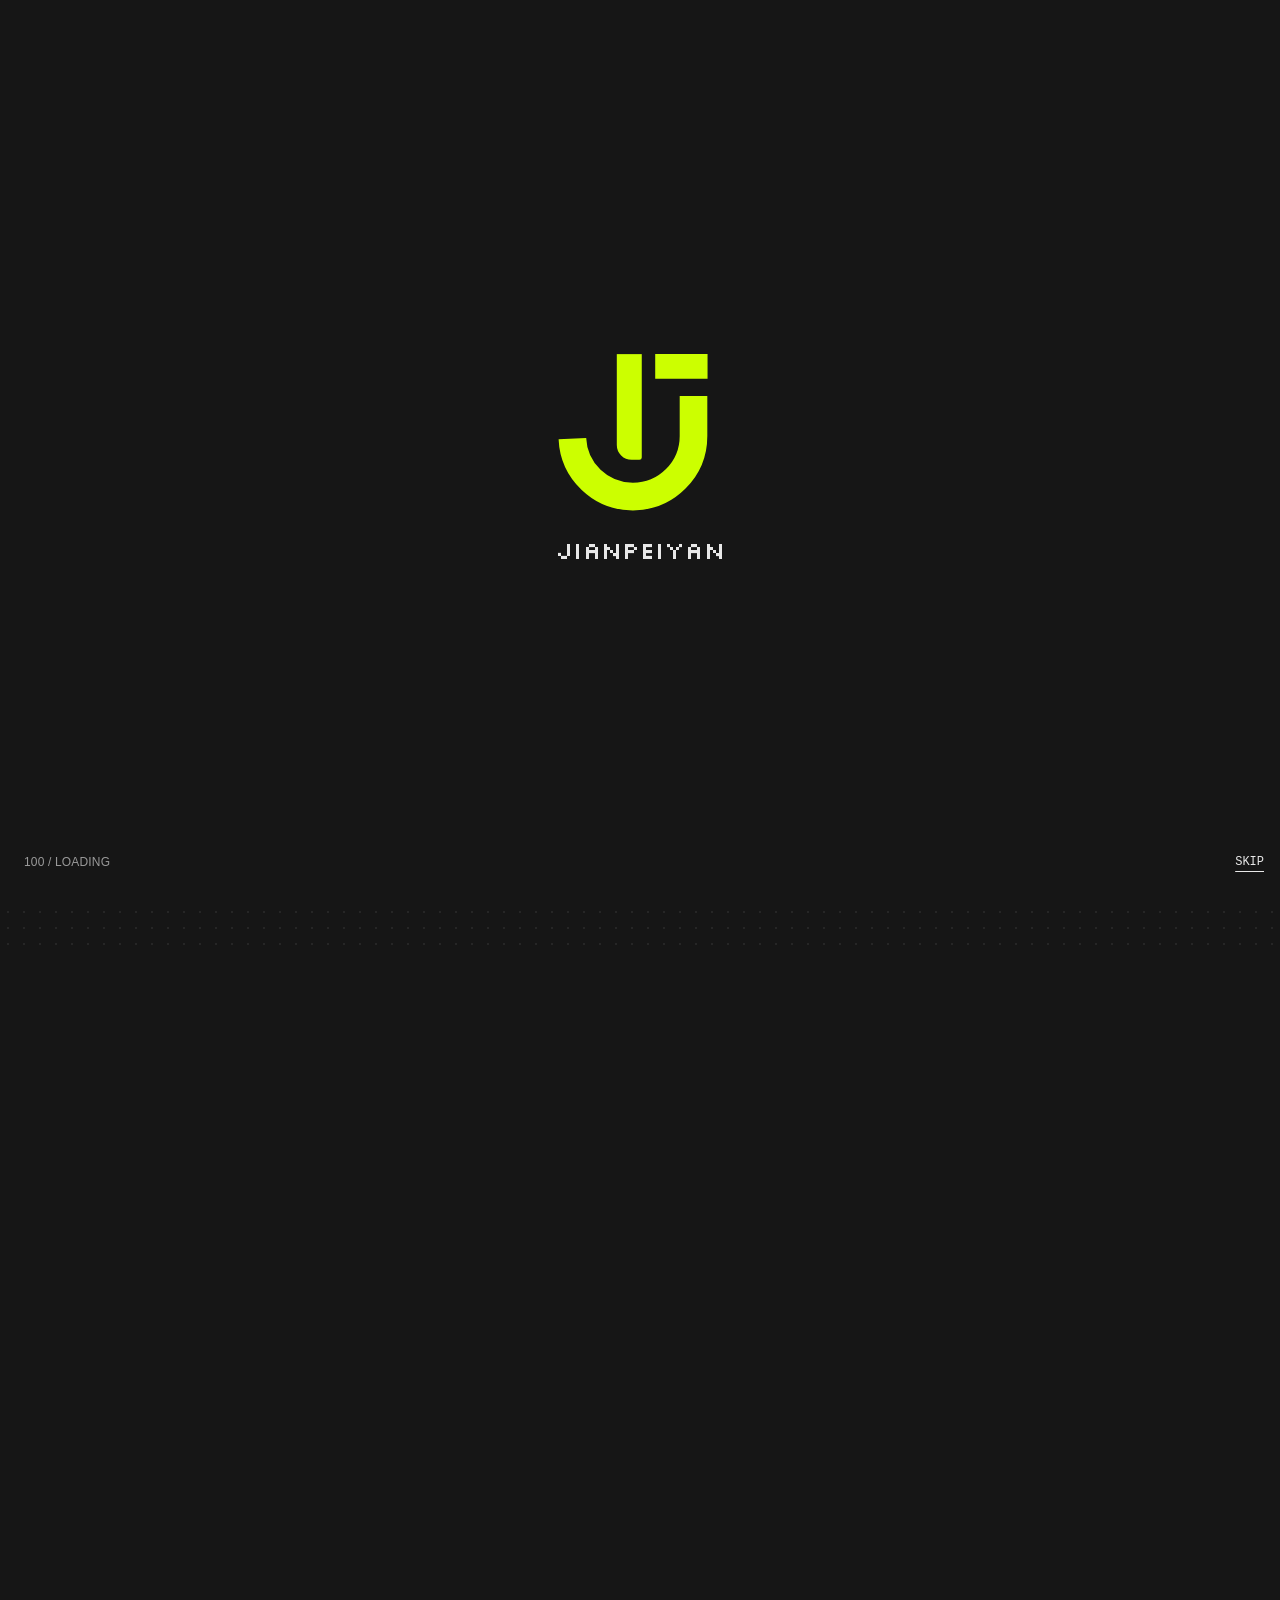
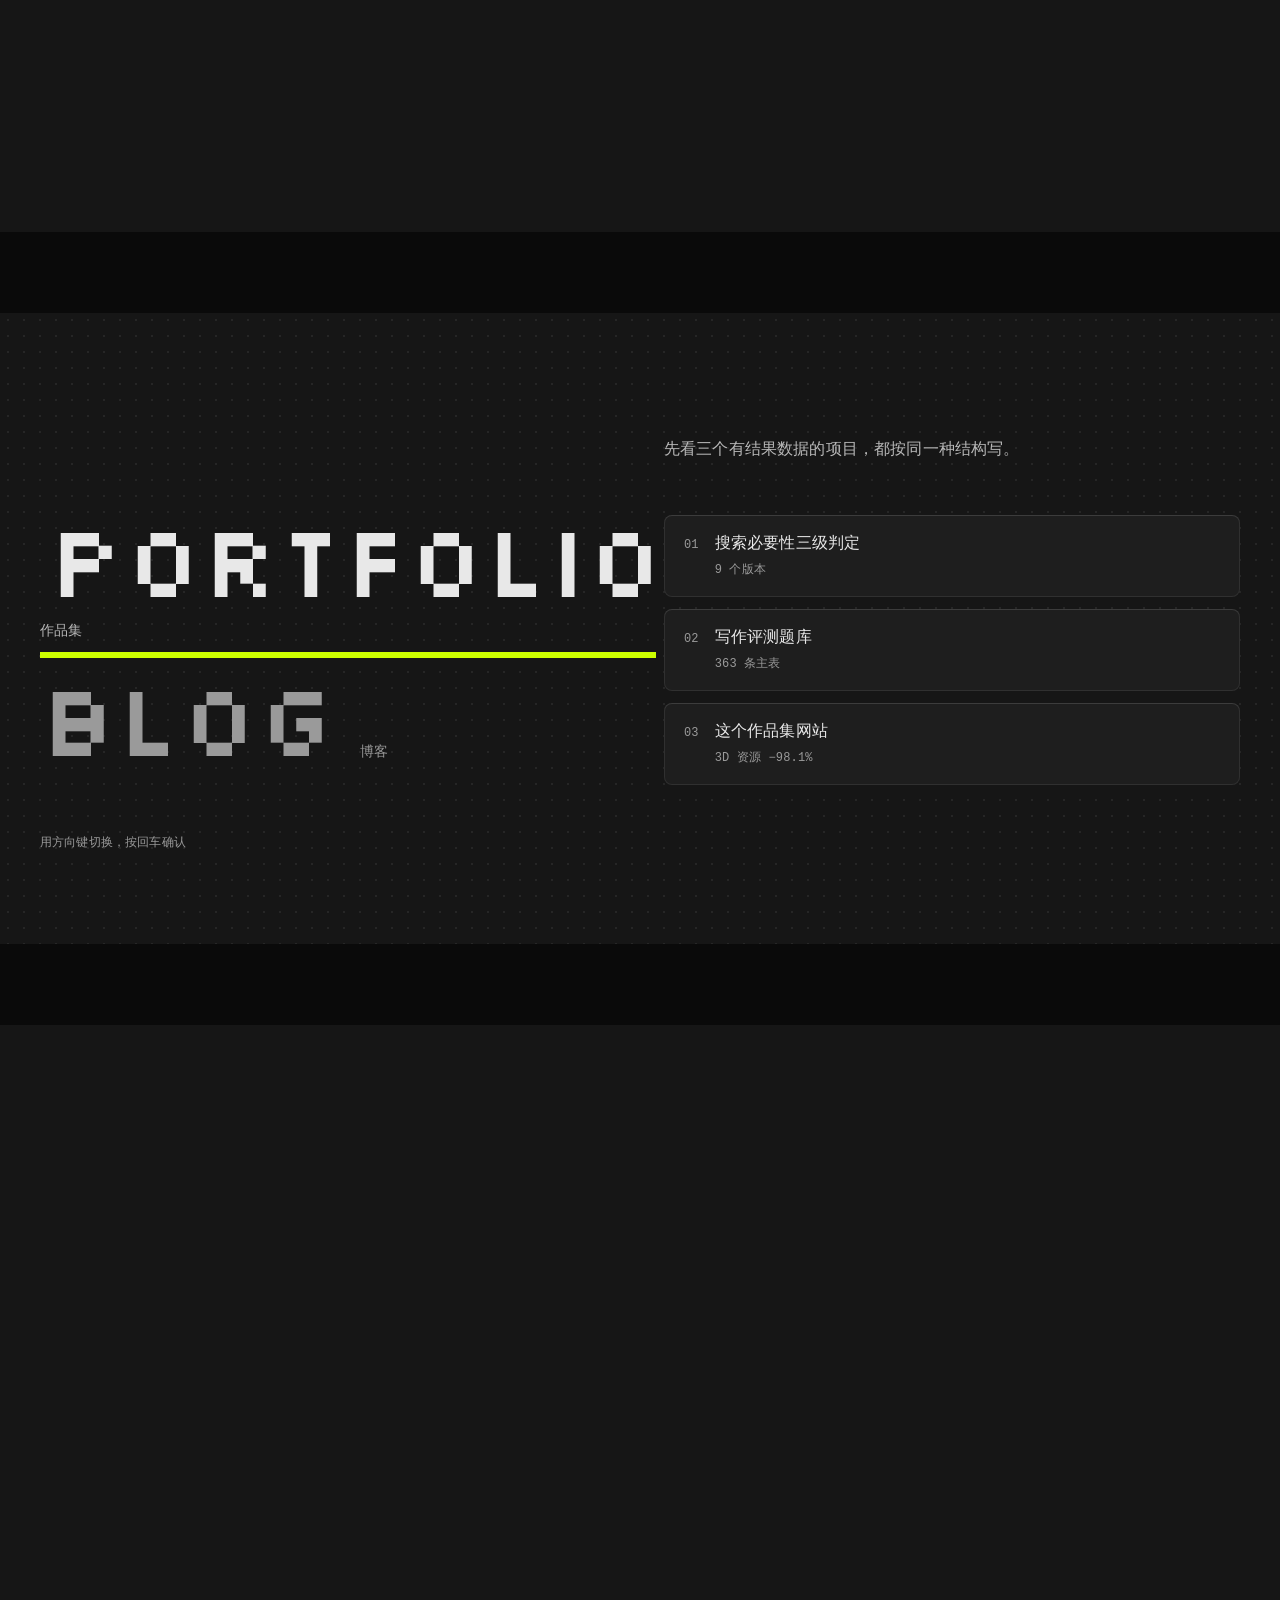
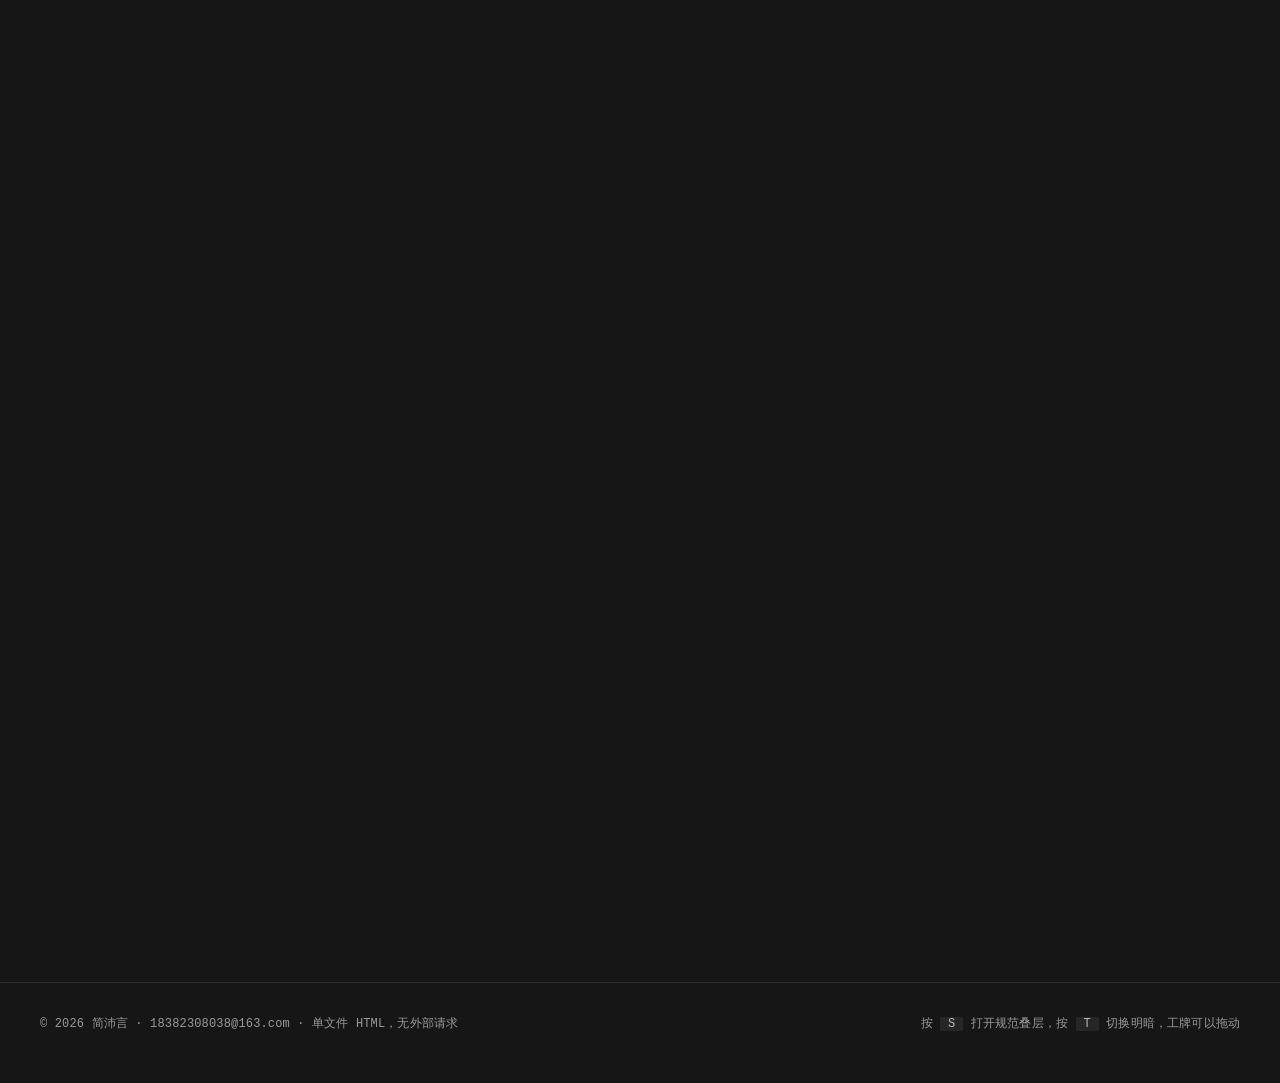
==== commit d1ad177c: "feat: 工牌物理 v2（子步积分/墙面碰撞/甩动惯性）+ 人生日志板块（v11）" ====
--- a/index.html
+++ b/index.html
@@ -401,6 +401,35 @@
 .menu .menu-pop a[aria-current="page"]{background:var(--color-text);color:var(--color-bg)}
 .menu .menu-pop a[aria-current="page"] small{color:inherit;opacity:.72}
 .menu-pop::before{content:"";position:absolute;left:0;right:0;top:-8px;height:8px}
+/* ============ 人生日志（CHANGELOG 时间线） ============ */
+.xp-line{display:grid}
+.xp-item{position:relative;padding:0 0 8px 36px}
+.xp-item::before{content:"";position:absolute;left:9px;top:34px;bottom:-10px;width:2px;background:var(--color-divider)}
+.xp-item:last-child::before{display:none}
+.xp-node{position:absolute;left:4px;top:18px;width:12px;height:12px;border-radius:var(--r-flat);background:var(--color-text-3)}
+.xp-item.is-head .xp-node{background:var(--color-text)}
+.xp-head{display:grid;grid-template-columns:auto auto minmax(0,1fr) auto;align-items:center;gap:4px 16px;width:100%;min-height:56px;padding:12px 16px;border:0;border-radius:var(--r-ctl);background:none;color:var(--color-text);font:inherit;text-align:left;cursor:pointer;transition:background-color var(--t-fast) var(--ease)}
+.xp-head:hover{background:var(--color-surface-2)}
+.xp-head:active{transform:scale(.995)}
+.xp-tag{font-size:12px;color:var(--color-text-3);white-space:nowrap}
+.xp-item.is-head .xp-tag{background:var(--color-brand-pop);color:var(--on-pop);padding:3px 12px;border-radius:var(--r-pill)}
+.xp-period{font-family:var(--font-mono);font-size:13px;color:var(--color-text-3);white-space:nowrap}
+.xp-org{font-family:var(--font-zh-title);font-weight:400;font-size:clamp(1.25rem,2.4vw,1.625rem);line-height:1.15}
+.xp-chev{width:20px;height:20px;fill:none;stroke:currentColor;stroke-width:1.5;stroke-linecap:round;stroke-linejoin:round;color:var(--color-text-2);transition:transform var(--t) var(--ease)}
+.xp-item.open .xp-chev{transform:rotate(180deg)}
+.xp-role{grid-column:2 / 5;font-size:15px;color:var(--color-text-2)}
+.xp-body{display:grid;grid-template-rows:0fr;transition:grid-template-rows var(--t) var(--ease)}
+.xp-item.open .xp-body{grid-template-rows:1fr}
+.xp-body>div{overflow:hidden}
+.xp-body p{max-width:62ch;padding-top:6px;color:var(--color-text-2)}
+.xp-chips{display:flex;flex-wrap:wrap;gap:6px;padding:12px 0 18px;list-style:none}
+.xp-chips li{font-family:var(--font-mono);font-size:12px;padding:3px 10px;border-radius:var(--r-pill);background:var(--color-surface-2);color:var(--color-text-2)}
+.xp-slash{display:flex;flex-wrap:wrap;gap:8px;margin-top:48px;align-items:center}
+.xp-slash .sl{font-size:14px;color:var(--color-text-2);padding:6px 14px;border-radius:var(--r-pill);background:var(--color-surface-2);transition:transform var(--t-fast) var(--ease-back)}
+.xp-slash .sl:hover{transform:translateY(var(--lift-1))}
+.xp-tools{margin-top:16px;font-family:var(--font-mono);font-size:12px;color:var(--color-text-3)}
+@media (prefers-reduced-motion:reduce){.xp-chev{transition:none}}
+
 /* ============ SPEC 叠层（按 S） ============ */
 .hud{display:none}
 body.spec .hud{display:grid;position:fixed;left:16px;bottom:16px;z-index:80;min-width:248px;gap:4px;padding:12px 16px;border-radius:var(--r-ctl);background:var(--color-surface);box-shadow:var(--shadow-pop);font-family:var(--font-mono);font-size:12px;line-height:1.6;color:var(--color-text-2)}
@@ -505,7 +534,7 @@
 <header class="nav" id="nav">
   <div class="wrap nav-in">
     <a class="brand" href="#top" aria-label="简沛言 · 回到顶部" data-spec="--nav-h 56"><svg aria-hidden="true"><use href="#logo"/></svg><span class="px">JPY</span></a>
-    <nav class="links" aria-label="页面导航"><div class="menu"><a class="menu-btn" href="#works">作品</a><div class="menu-pop"><a href="#works"><small>01</small>核心项目</a><a href="#rent"><small>02</small>找房 Agent</a><a href="#ledger"><small>03</small>细节账本</a><a href="#flow"><small>04</small>工作流</a><a href="#contact"><small>07</small>联系</a></div></div><div class="menu"><a class="menu-btn" href="blog/index.html">博客</a><div class="menu-pop"><a href="blog/paper-20260928.html"><small>09.28 · 论文精读</small>Who Wrote This Line? · 古典诗词检测</a><a href="blog/paper-20260925.html"><small>09.25 · 论文精读</small>StoryAlign · 故事生成奖励模型</a><a href="blog/paper-20260922.html"><small>09.22 · 论文精读</small>LegalCiteTrust · 法律报告引用可信度</a><a href="blog/paper-20260919.html"><small>09.19 · 论文精读</small>Auditing Deep Research Writing · 深研报告可信度审计</a><a href="blog/paper-20260916.html"><small>09.16 · 论文精读</small>HoWToBench · 人类级写作能力评测</a><a href="blog/index.html"><small>ALL</small>全部博客</a></div></div></nav>
+    <nav class="links" aria-label="页面导航"><div class="menu"><a class="menu-btn" href="#works">作品</a><div class="menu-pop"><a href="#works"><small>01</small>核心项目</a><a href="#rent"><small>02</small>找房 Agent</a><a href="#xp"><small>03</small>人生日志</a><a href="#ledger"><small>04</small>细节账本</a><a href="#flow"><small>05</small>工作流</a><a href="#contact"><small>06</small>联系</a></div></div><div class="menu"><a class="menu-btn" href="blog/index.html">博客</a><div class="menu-pop"><a href="blog/paper-20260928.html"><small>09.28 · 论文精读</small>Who Wrote This Line? · 古典诗词检测</a><a href="blog/paper-20260925.html"><small>09.25 · 论文精读</small>StoryAlign · 故事生成奖励模型</a><a href="blog/paper-20260922.html"><small>09.22 · 论文精读</small>LegalCiteTrust · 法律报告引用可信度</a><a href="blog/paper-20260919.html"><small>09.19 · 论文精读</small>Auditing Deep Research Writing · 深研报告可信度审计</a><a href="blog/paper-20260916.html"><small>09.16 · 论文精读</small>HoWToBench · 人类级写作能力评测</a><a href="blog/index.html"><small>ALL</small>全部博客</a></div></div></nav>
     <div class="tools">
       <button class="tbtn" id="specBtn" type="button" aria-pressed="false" title="规范叠层（快捷键 S）">SPEC</button>
       <a class="ibtn" href="login.html" aria-label="登录" title="登录"><svg viewBox="0 0 24 24" aria-hidden="true"><circle cx="12" cy="8" r="3.5"/><path d="M5 20c1.2-3.4 3.8-5 7-5s5.8 1.6 7 5"/></svg></a>
@@ -517,7 +546,7 @@
       </button>
     </div>
   </div>
-  <nav class="drawer" id="drawer" aria-label="移动端导航"><a href="#works">01 · 核心项目</a><a href="#rent">02 · 找房 Agent</a><a href="#ledger">03 · 细节账本</a><a href="#flow">04 · 工作流</a><a href="#contact">07 · 联系</a><p class="eyebrow" style="margin-top:8px">账号</p><a href="login.html">登录</a><a href="blog/index.html">全部论文精读</a><a href="blog/paper-20260928.html">Who Wrote This Line? · 古典诗词检测</a><a href="blog/paper-20260925.html">StoryAlign · 故事生成奖励模型</a><a href="blog/paper-20260922.html">LegalCiteTrust · 法律报告引用可信度</a><a href="blog/paper-20260919.html">Auditing Deep Research Writing · 深研报告可信度审计</a><a href="blog/paper-20260916.html">HoWToBench · 人类级写作能力评测</a></nav>
+  <nav class="drawer" id="drawer" aria-label="移动端导航"><a href="#works">01 · 核心项目</a><a href="#rent">02 · 找房 Agent</a><a href="#xp">03 · 人生日志</a><a href="#ledger">04 · 细节账本</a><a href="#flow">05 · 工作流</a><a href="#contact">06 · 联系</a><p class="eyebrow" style="margin-top:8px">账号</p><a href="login.html">登录</a><a href="blog/index.html">全部论文精读</a><a href="blog/paper-20260928.html">Who Wrote This Line? · 古典诗词检测</a><a href="blog/paper-20260925.html">StoryAlign · 故事生成奖励模型</a><a href="blog/paper-20260922.html">LegalCiteTrust · 法律报告引用可信度</a><a href="blog/paper-20260919.html">Auditing Deep Research Writing · 深研报告可信度审计</a><a href="blog/paper-20260916.html">HoWToBench · 人类级写作能力评测</a></nav>
 </header>
 
 <main id="top">
@@ -735,6 +764,103 @@
         <span class="todo">linename 的真实日配额</span><span class="todo">reachcircle 是否可用</span><span class="todo">distance 是否包含路况</span><span class="todo">点点 AI 的回答里有没有笔记链接</span><span class="todo">连续提问会不会触发风控</span>
       </div>
     </div>
+  </div>
+</section>
+
+
+<!-- ============ 人生日志（CHANGELOG） ============ -->
+<section class="section" id="xp" aria-labelledby="h-xp">
+  <div class="wrap">
+    <header class="sec-head reveal">
+      <h2 class="zh-title" id="h-xp">人生日志，持续更新。</h2>
+      <p>建筑学硕士，现在做 AI 产品。时间线从现在往回翻，点开每一条看证据。</p>
+    </header>
+    <ol class="xp-line" aria-label="经历时间线">
+      <li class="xp-item is-head reveal">
+        <i class="xp-node" aria-hidden="true"></i>
+        <button class="xp-head" type="button" aria-expanded="true">
+          <span class="xp-tag px is-accent">HEAD</span>
+          <span class="xp-period mono">2026.07 – 现在</span>
+          <span class="xp-org">腾讯 · 元宝</span>
+          <svg class="xp-chev" viewBox="0 0 24 24" aria-hidden="true"><path d="M6 9l6 6 6-6"/></svg>
+          <span class="xp-role">AI 搜索评测产品经理</span>
+        </button>
+        <div class="xp-body"><div>
+          <p>给 AI 搜索与写作建评测标尺：沿意图理解、子问题拆解、检索召回、信源引用、内容生成五环设计评测方案，用 GSB 对比定位与竞品的差距，驱动模型定向优化，目标场景负反馈率显著下降。</p>
+          <ul class="xp-chips"><li>搜索评测</li><li>LLM-as-a-Judge</li><li>金标准集</li><li>低代码评测 pipeline</li></ul>
+        </div></div>
+      </li>
+      <li class="xp-item reveal"><i class="xp-node" aria-hidden="true"></i>
+        <button class="xp-head" type="button" aria-expanded="false">
+          <span class="xp-tag mono">2026.06 – 07</span><span class="xp-org">其域创新</span>
+          <svg class="xp-chev" viewBox="0 0 24 24" aria-hidden="true"><path d="M6 9l6 6 6-6"/></svg>
+          <span class="xp-role">点云工业软件产品经理</span>
+        </button>
+        <div class="xp-body"><div>
+          <p>负责「点云转 CAD」AI 功能：对比纯点云与点云加图像两条识别路线，输出 PRD 与 MVP 边界，推动上线并建立回归测试；把产品 wiki 迁移到 Git 自动部署，各产品线用 AI IDE 自主更新文档。</p>
+          <ul class="xp-chips"><li>AI 落地</li><li>PRD</li><li>GTM</li><li>文档自动化</li></ul>
+        </div></div>
+      </li>
+      <li class="xp-item reveal"><i class="xp-node" aria-hidden="true"></i>
+        <button class="xp-head" type="button" aria-expanded="false">
+          <span class="xp-tag mono">2026.02 – 05</span><span class="xp-org">京东</span>
+          <svg class="xp-chev" viewBox="0 0 24 24" aria-hidden="true"><path d="M6 9l6 6 6-6"/></svg>
+          <span class="xp-role">AIoT 智能家居产品经理</span>
+        </button>
+        <div class="xp-body"><div>
+          <p>智能卫浴软件侧：用市场、平台、用户三层框架拆解 UGC、建痛点标签体系；浴室镜 AI 肤质检测评估三类采集路线与 BOM 方案，支撑立项。</p>
+          <ul class="xp-chips"><li>用户洞察</li><li>竞品矩阵</li><li>AI 预研</li></ul>
+        </div></div>
+      </li>
+      <li class="xp-item reveal"><i class="xp-node" aria-hidden="true"></i>
+        <button class="xp-head" type="button" aria-expanded="false">
+          <span class="xp-tag mono">2025.06 – 09</span><span class="xp-org">影石创新</span>
+          <svg class="xp-chev" viewBox="0 0 24 24" aria-hidden="true"><path d="M6 9l6 6 6-6"/></svg>
+          <span class="xp-role">门店展陈设计项目管理</span>
+        </button>
+        <div class="xp-body"><div>
+          <p>统筹 30+ 门店从建联到开业的全周期交付；推动展陈 AB 测试 5+ 次，进店率与连带成交率提升 10%，建店时效提升 15%。</p>
+          <ul class="xp-chips"><li>30+ 门店</li><li>AB 测试</li><li>+10% 进店率</li><li>+15% 建店时效</li></ul>
+        </div></div>
+      </li>
+      <li class="xp-item reveal"><i class="xp-node" aria-hidden="true"></i>
+        <button class="xp-head" type="button" aria-expanded="false">
+          <span class="xp-tag mono">2026.04 – 现在</span><span class="xp-org">知乎 · 大模型开放式难题评测</span>
+          <svg class="xp-chev" viewBox="0 0 24 24" aria-hidden="true"><path d="M6 9l6 6 6-6"/></svg>
+          <span class="xp-role">测评专家（项目）</span>
+        </button>
+        <div class="xp-body"><div>
+          <p>聚焦艺术、房地产、文学方向构建 20+ 道难题与 rubric；在 AI 竞技场盲测 60+ 组双模型对比，输出模型排序与判定依据。</p>
+          <ul class="xp-chips"><li>20+ 难题</li><li>60+ 组盲测</li><li>Rubric</li></ul>
+        </div></div>
+      </li>
+      <li class="xp-item reveal"><i class="xp-node" aria-hidden="true"></i>
+        <button class="xp-head" type="button" aria-expanded="false">
+          <span class="xp-tag mono">2026.03 – 05</span><span class="xp-org">多氪 · AI 产品测评</span>
+          <svg class="xp-chev" viewBox="0 0 24 24" aria-hidden="true"><path d="M6 9l6 6 6-6"/></svg>
+          <span class="xp-role">产品视角主理（项目）</span>
+        </button>
+        <div class="xp-body"><div>
+          <p>主导 30+ 款 AI 产品测评，从 0 到 1 建成机评加人评的双重体系，沉淀标准化评测方法论。</p>
+          <ul class="xp-chips"><li>30+ 产品</li><li>机评 + 人评</li><li>方法论</li></ul>
+        </div></div>
+      </li>
+      <li class="xp-item reveal"><i class="xp-node" aria-hidden="true"></i>
+        <button class="xp-head" type="button" aria-expanded="false">
+          <span class="xp-tag mono">2019 – 2027</span><span class="xp-org">重庆大学 · 建筑学硕士</span>
+          <svg class="xp-chev" viewBox="0 0 24 24" aria-hidden="true"><path d="M6 9l6 6 6-6"/></svg>
+          <span class="xp-role">本科：西北工业大学 · 建筑学</span>
+        </button>
+        <div class="xp-body"><div>
+          <p>硕士在读，GPA 3.5，一等奖学金；本科前 10%，陕西省实体空间搭建竞赛三等奖。空间的训练给了我排版、材质与光的直觉，现在全部用在这个网页上。</p>
+          <ul class="xp-chips"><li>985 × 2</li><li>一等奖学金</li><li>前 10%</li></ul>
+        </div></div>
+      </li>
+    </ol>
+    <div class="xp-slash reveal" aria-label="斜杠与工具">
+      <span class="sl">AI 产品</span><span class="sl">评测体系</span><span class="sl">建筑学硕士</span><span class="sl">用 AI 造工具的人</span>
+    </div>
+    <p class="xp-tools reveal">Rhino · Blender · Unity · UE5 · MySQL · Prompt Engineering · OpenClaw / Harness · 日语 N4</p>
   </div>
 </section>
 
@@ -945,28 +1071,52 @@
   });
 }
 
-/* ---------- 工牌：Verlet 积分绳 + 刚体两点工牌 ---------- */
+/* ---------- 工牌：Verlet 绳 v2 —— 子步积分 / 墙面碰撞 / 拉伸上限 / 甩动惯性 ---------- */
 var Rope=(function(){
-  var stage=$('#stage'), cv=$('#rope'), ctx=cv.getContext('2d'), badge=$('#badge');
-  var W=0,H=0,bw=240,bh=340,P=[],C=[],N=14,L=0,running=false,visible=true,calm=0,drag=null,col={},started=false;
-  var G=.42,DAMP=.986,IT=14,VMAX=38;
+  var stage=$('#stage'),cv=$('#rope'),ctx=cv.getContext('2d'),badge=$('#badge');
+  var W=0,H=0,bw=240,bh=340,P=[],C=[],N=16,L=0,running=false,visible=true,calm=0,drag=null,col={},started=false,ang=0;
+  var G=.6,DAMP=.987,IT=16,VMAX=30,REST=.4,FRICT=.75,STRETCH=1.05,GRAB=34;
   function recolor(){var cs=getComputedStyle(stage);col.strap=cs.getPropertyValue('--strap').trim()||'#3a3a3a';col.hi=cs.getPropertyValue('--strap-hi').trim()||'rgba(255,255,255,.14)';col.clip=cs.getPropertyValue('--clip').trim()||'#9a9a9a';if(started)draw();}
   function build(swing){
     var r=stage.getBoundingClientRect();W=r.width;H=r.height;var dpr=Math.min(2,window.devicePixelRatio||1);
     cv.width=Math.round(W*dpr);cv.height=Math.round(H*dpr);ctx.setTransform(dpr,0,0,dpr,0,0);
     bw=badge.offsetWidth;bh=badge.offsetHeight;L=Math.max(64,H-bh-40);
-    var ax=W*.5,ay=-8,sl=L/(N-1),ang=swing?.62:0;P=[];C=[];
-    for(var i=0;i<N;i++){var x=ax+Math.sin(ang)*sl*i,y=ay+Math.cos(ang)*sl*i;P.push({x:x,y:y,px:x,py:y,w:i===0?0:1})}
-    var T=P[N-1],bx=T.x+Math.sin(ang)*bh,by=T.y+Math.cos(ang)*bh;P.push({x:bx,y:by,px:bx,py:by,w:1});
+    var ax=W*.5,ay=-10,sl=L/(N-1),a0=swing?.62:0;P=[];C=[];
+    for(var i=0;i<N;i++){var x=ax+Math.sin(a0)*sl*i,y=ay+Math.cos(a0)*sl*i;P.push({x:x,y:y,px:x,py:y,w:i===0?0:1})}
+    var T=P[N-1],bx=T.x+Math.sin(a0)*bh,by=T.y+Math.cos(a0)*bh;P.push({x:bx,y:by,px:bx,py:by,w:1});
     for(var j=0;j<N-1;j++)C.push([j,j+1,sl]);C.push([N-1,N,bh]);
   }
-  function step(){
+  function grab(){ // 软抓取：抓取点每步最多追 GRAB 距离，松手时速度自然留在绳上
+    if(!drag)return;var T=P[N-1],B=P[N],gx=T.x+(B.x-T.x)*drag.k,gy=T.y+(B.y-T.y)*drag.k;
+    var tx=drag.x-gx,ty=drag.y-gy,d=Math.hypot(tx,ty);if(d>GRAB){tx=tx/d*GRAB;ty=ty/d*GRAB}
+    T.x+=tx;T.y+=ty;B.x+=tx;B.y+=ty;
+  }
+  function stretch(){ // 拉伸上限：超过 5% 直接硬投影，防橡皮筋抖动爆炸
+    for(var i=0;i<C.length;i++){var A=P[C[i][0]],B=P[C[i][1]],l=C[i][2],dx=B.x-A.x,dy=B.y-A.y,d=Math.hypot(dx,dy)||1e-6;
+      if(d>l*STRETCH){var ov=(d-l*STRETCH)/d,s=A.w+B.w||1;A.x+=dx*ov*(A.w/s)*2;A.y+=dy*ov*(A.w/s)*2;B.x-=dx*ov*(B.w/s)*2;B.y-=dy*ov*(B.w/s)*2}}
+  }
+  function walls(){ // 绳点不出舞台（左/右/下），碰壁带恢复系数与摩擦
+    for(var i=1;i<P.length;i++){var p=P[i];
+      if(p.x<4){var vx=p.x-p.px;p.x=4;p.px=p.x+vx*REST;p.py=p.y-(p.y-p.py)*(1-FRICT)}
+      if(p.x>W-4){var vx2=p.x-p.px;p.x=W-4;p.px=p.x+vx2*REST;p.py=p.y-(p.y-p.py)*(1-FRICT)}
+      if(p.y>H-6){var vy=p.y-p.py;p.y=H-6;p.py=p.y+vy*REST;p.px=p.x-(p.x-p.px)*(1-FRICT)}}
+  }
+  function collide(){ // 工牌整体（旋转包围盒）不出舞台，防穿模
+    var T=P[N-1],B=P[N],dx=B.x-T.x,dy=B.y-T.y,d=Math.hypot(dx,dy)||1e-6,ax=Math.abs(dx/d),ay=Math.abs(dy/d),hw=bw/2,hh=bh/2,m=2;
+    var ex=hw*ay+hh*ax,ey=hw*ax+hh*ay,cx=(T.x+B.x)/2,cy=(T.y+B.y)/2,ox=0,oy=0;
+    if(cx-ex<m)ox=m-(cx-ex);if(cx+ex>W-m)ox=(W-m)-(cx+ex);
+    if(cy-ey<m)oy=m-(cy-ey);if(cy+ey>H-m)oy=(H-m)-(cy+ey);
+    if(ox){T.x+=ox;B.x+=ox;[T,B].forEach(function(p){var vx=p.x-p.px;p.px=p.x+vx*REST})}
+    if(oy){T.y+=oy;B.y+=oy;[T,B].forEach(function(p){var vy=p.y-p.py;p.py=p.y+vy*REST;p.px=p.x-(p.x-p.px)*FRICT})}
+  }
+  function step(){ // 一个物理子步
     var i,k,p;
     for(i=1;i<P.length;i++){p=P[i];var vx=(p.x-p.px)*DAMP,vy=(p.y-p.py)*DAMP;p.px=p.x;p.py=p.y;p.x+=vx;p.y+=vy+G}
     for(k=0;k<IT;k++){
       for(i=0;i<C.length;i++){var A=P[C[i][0]],B=P[C[i][1]],len=C[i][2];var dx=B.x-A.x,dy=B.y-A.y,d=Math.hypot(dx,dy)||1e-6,s=A.w+B.w;if(!s)continue;var df=(d-len)/d/s;A.x+=dx*df*A.w;A.y+=dy*df*A.w;B.x-=dx*df*B.w;B.y-=dy*df*B.w}
-      if(drag){var T=P[N-1],Bt=P[N];var gx=T.x+(Bt.x-T.x)*drag.k,gy=T.y+(Bt.y-T.y)*drag.k;var ox=drag.x-gx,oy=drag.y-gy;T.x+=ox;T.y+=oy;Bt.x+=ox;Bt.y+=oy}
+      grab();stretch();
     }
+    walls();collide();
     for(i=1;i<P.length;i++){p=P[i];var ux=p.x-p.px,uy=p.y-p.py,v=Math.hypot(ux,uy);if(v>VMAX){p.px=p.x-ux/v*VMAX;p.py=p.y-uy/v*VMAX}}
   }
   function energy(){var e=0;for(var i=1;i<P.length;i++)e+=Math.abs(P[i].x-P[i].px)+Math.abs(P[i].y-P[i].py);return e/P.length}
@@ -978,13 +1128,16 @@
     ctx.strokeStyle=col.strap;ctx.lineWidth=10;ctx.setLineDash([]);ctx.stroke();
     ctx.strokeStyle=col.hi;ctx.lineWidth=1;ctx.setLineDash([4,4]);ctx.stroke();ctx.setLineDash([]);
     var T=P[N-1],B=P[N],a=Math.atan2(-(B.x-T.x),B.y-T.y);
-    badge.style.transform='translate('+(T.x-bw/2).toFixed(2)+'px,'+T.y.toFixed(2)+'px) rotate('+a.toFixed(4)+'rad)';
-    ctx.save();ctx.translate(T.x,T.y);ctx.rotate(a);ctx.fillStyle=col.clip;ctx.fillRect(-9,-16,18,20);ctx.fillStyle=col.strap;ctx.fillRect(-4,-12,8,8);ctx.restore();
+    ang+=(a-ang)*.4;   // 旋转平滑，抑制约束振荡造成的视觉抖动
+    badge.style.transform='translate('+(T.x-bw/2).toFixed(2)+'px,'+T.y.toFixed(2)+'px) rotate('+ang.toFixed(4)+'rad)';
+    ctx.save();ctx.translate(T.x,T.y);ctx.rotate(ang);ctx.fillStyle=col.clip;ctx.fillRect(-9,-16,18,20);ctx.fillStyle=col.strap;ctx.fillRect(-4,-12,8,8);ctx.restore();
   }
-  function loop(){step();draw();if(!drag&&energy()<.012)calm++;else calm=0;if(calm>120||!visible){running=false;return}requestAnimationFrame(loop)}
+  function loop(){ // 每帧 2 个物理子步：更稳的约束收敛，拖拽与甩动更跟手
+    for(var s=0;s<2;s++)step();
+    draw();if(!drag&&energy()<.012)calm++;else calm=0;if(calm>120||!visible){running=false;return}requestAnimationFrame(loop)}
   function wake(){if(RM||SHOT||running||!started)return;running=true;calm=0;requestAnimationFrame(loop)}
   function local(e){var r=stage.getBoundingClientRect();return{x:e.clientX-r.left,y:e.clientY-r.top}}
-  function clampDrag(){var ax=P[0].x,ay=P[0].y,dx=drag.x-ax,dy=drag.y-ay,d=Math.hypot(dx,dy),m=(L+bh*drag.k)*1.12;if(d>m){drag.x=ax+dx/d*m;drag.y=ay+dy/d*m}}
+  function clampDrag(){var ax=P[0].x,ay=P[0].y,dx=drag.x-ax,dy=drag.y-ay,d=Math.hypot(dx,dy),m=(L+bh*drag.k)*1.08;if(d>m){drag.x=ax+dx/d*m;drag.y=ay+dy/d*m}}
   badge.addEventListener('pointerdown',function(e){if(RM||SHOT)return;var q=local(e),T=P[N-1],B=P[N],ux=B.x-T.x,uy=B.y-T.y;var k=((q.x-T.x)*ux+(q.y-T.y)*uy)/(bh*bh);drag={x:q.x,y:q.y,k:Math.max(.05,Math.min(1,k))};badge.setPointerCapture(e.pointerId);badge.classList.add('grab');wake();e.preventDefault()});
   badge.addEventListener('pointermove',function(e){if(!drag)return;var q=local(e);drag.x=q.x;drag.y=q.y;clampDrag()});
   function end(){drag=null;badge.classList.remove('grab')}
@@ -1145,7 +1298,7 @@
 /* ---------- 导航当前区块 ---------- */
 var navLinks=$$('.links a');
 var secIO=new IntersectionObserver(function(es){es.forEach(function(e){if(!e.isIntersecting)return;navLinks.forEach(function(a){a.setAttribute('aria-current',a.getAttribute('href')==='#'+e.target.id?'true':'false')})})},{rootMargin:'-45% 0px -50% 0px'});
-['works','rent','ledger','flow','select','contact'].forEach(function(id){secIO.observe(document.getElementById(id))});
+['works','rent','xp','ledger','flow','select','contact'].forEach(function(id){secIO.observe(document.getElementById(id))});
 
 /* ---------- 键盘 ---------- */
 addEventListener('keydown',function(e){
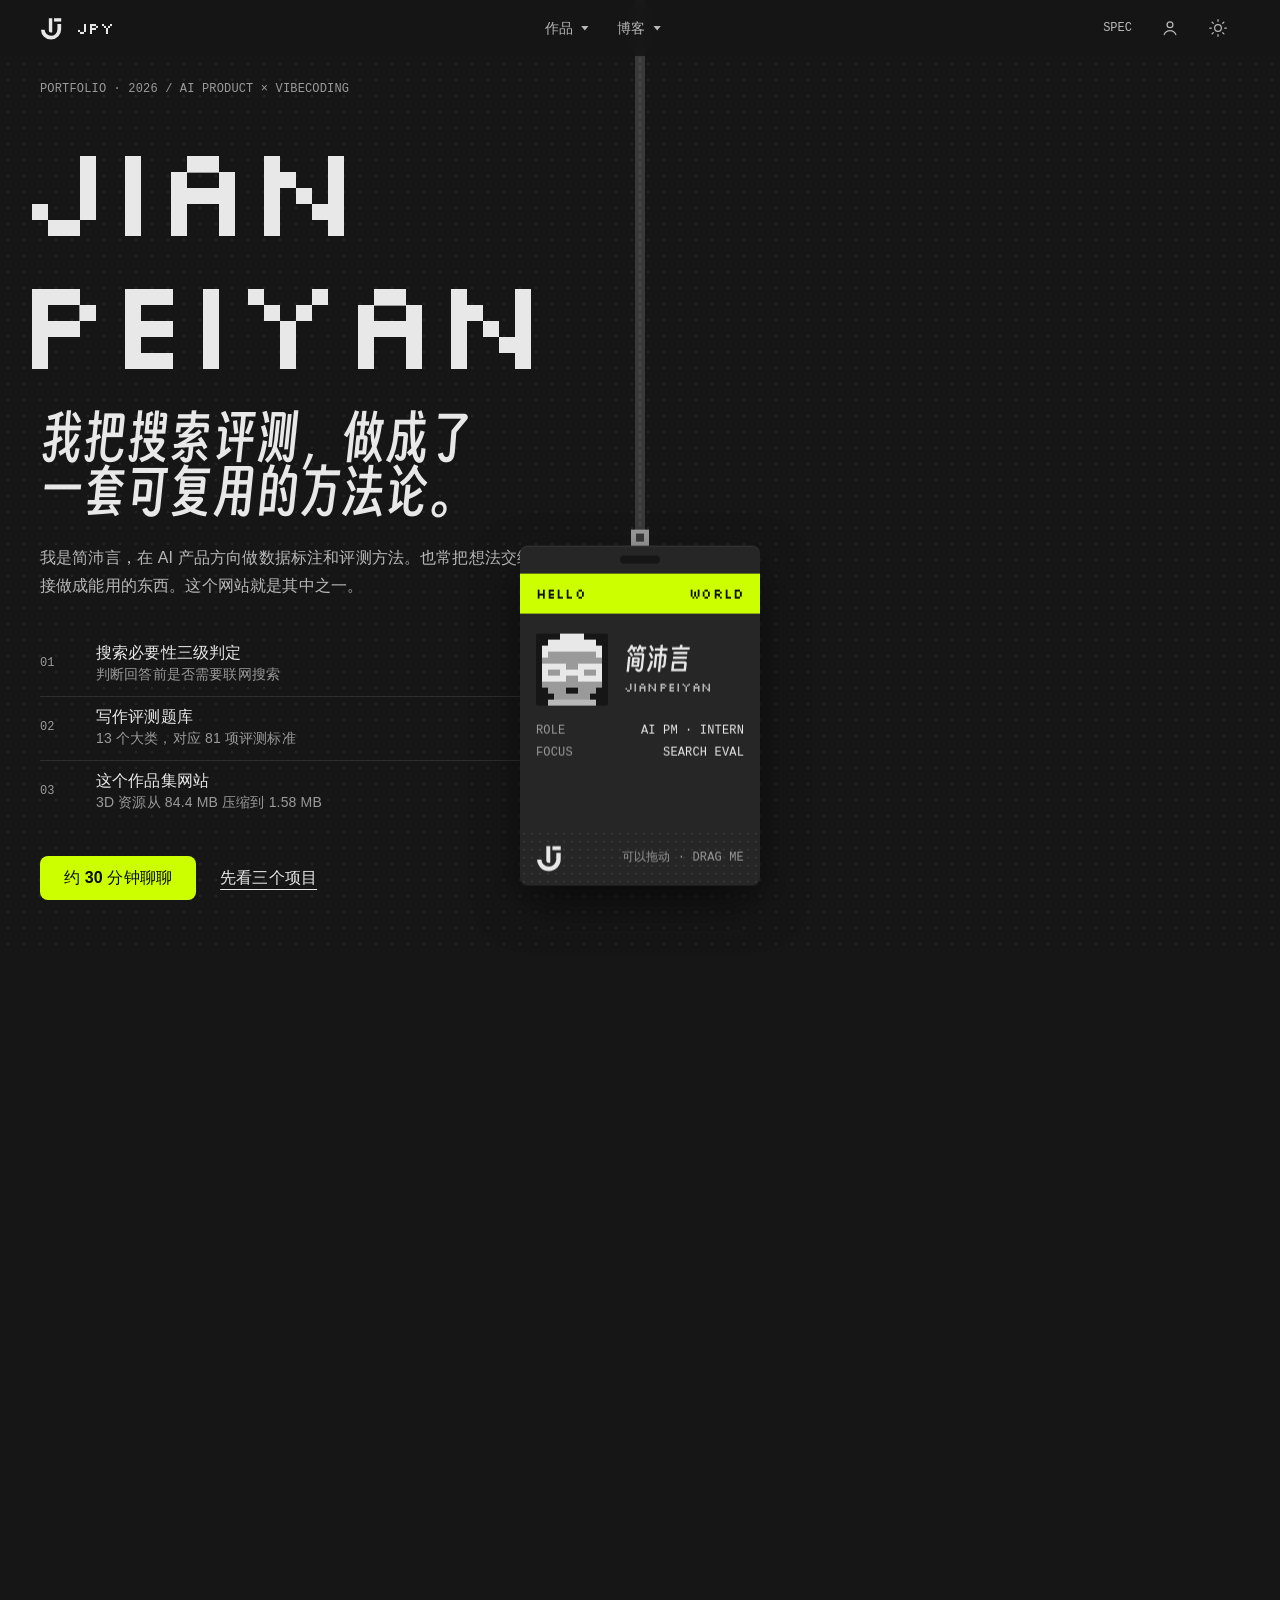
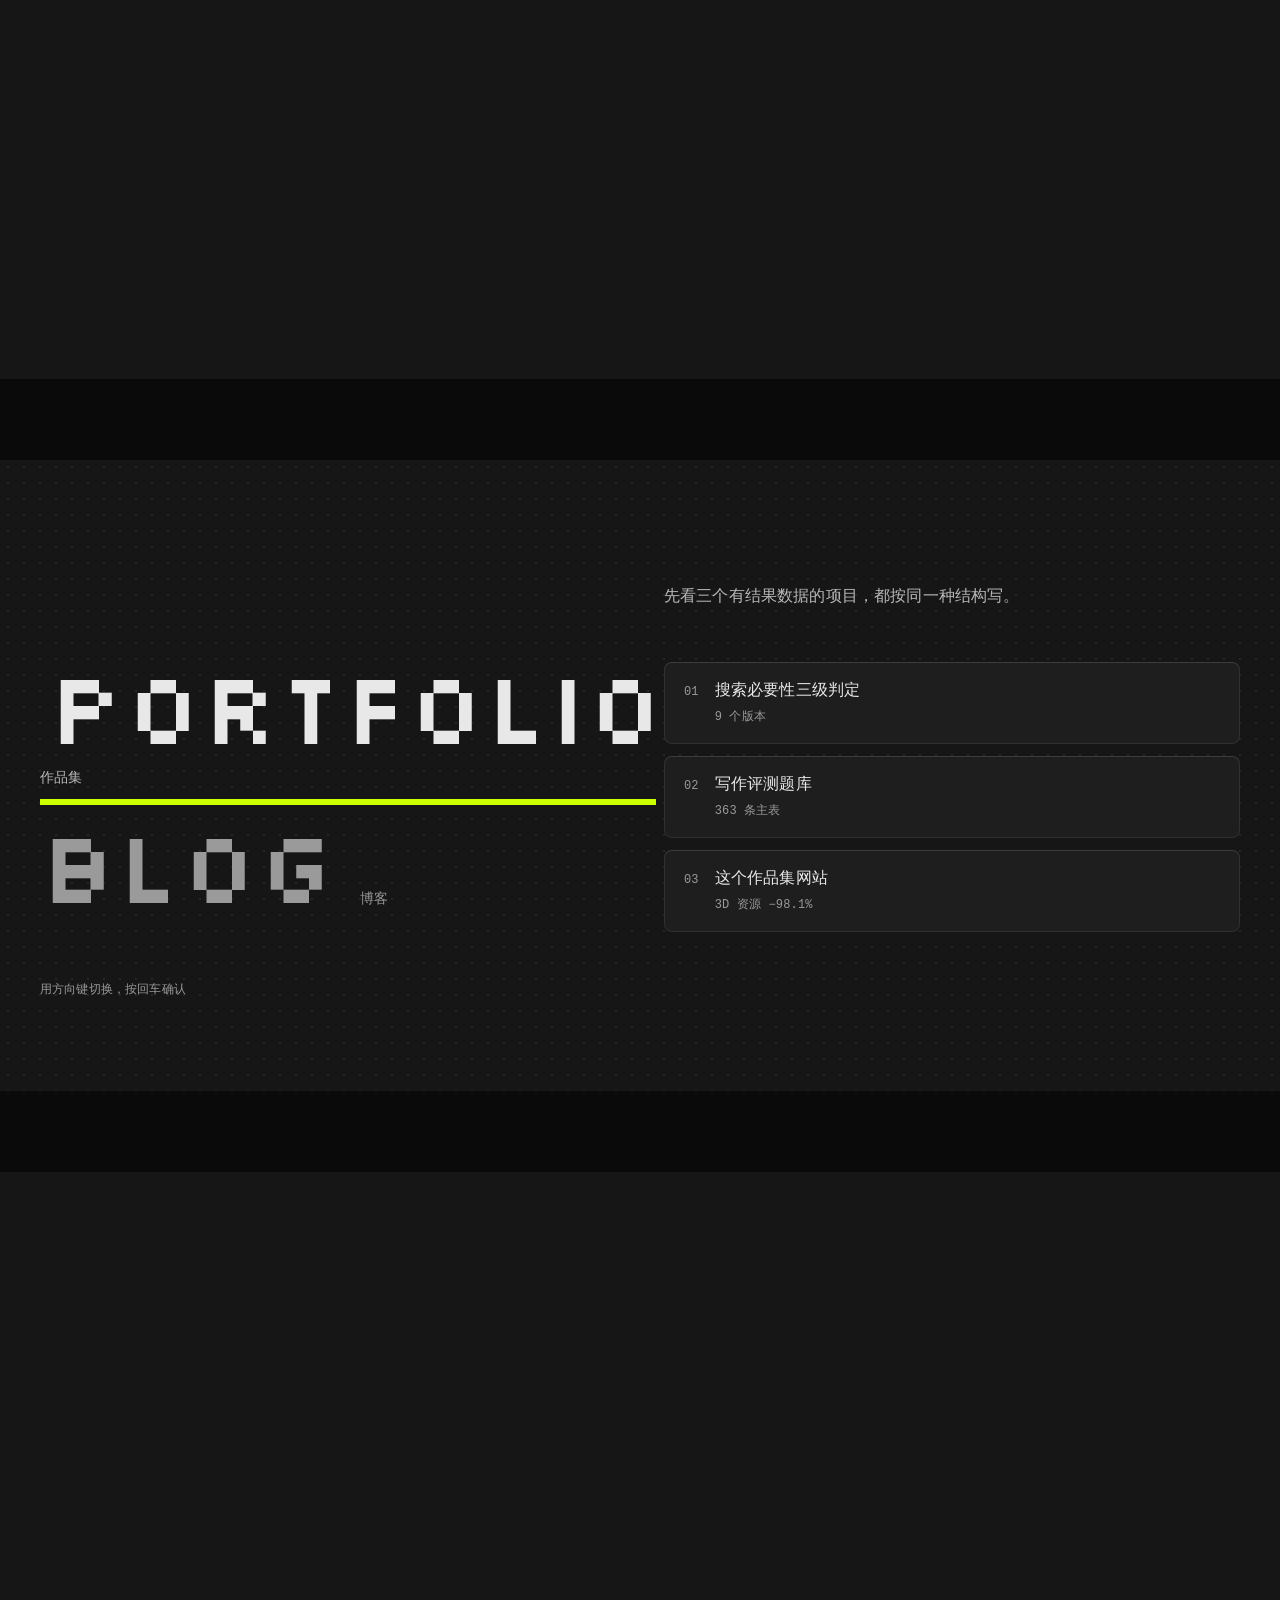
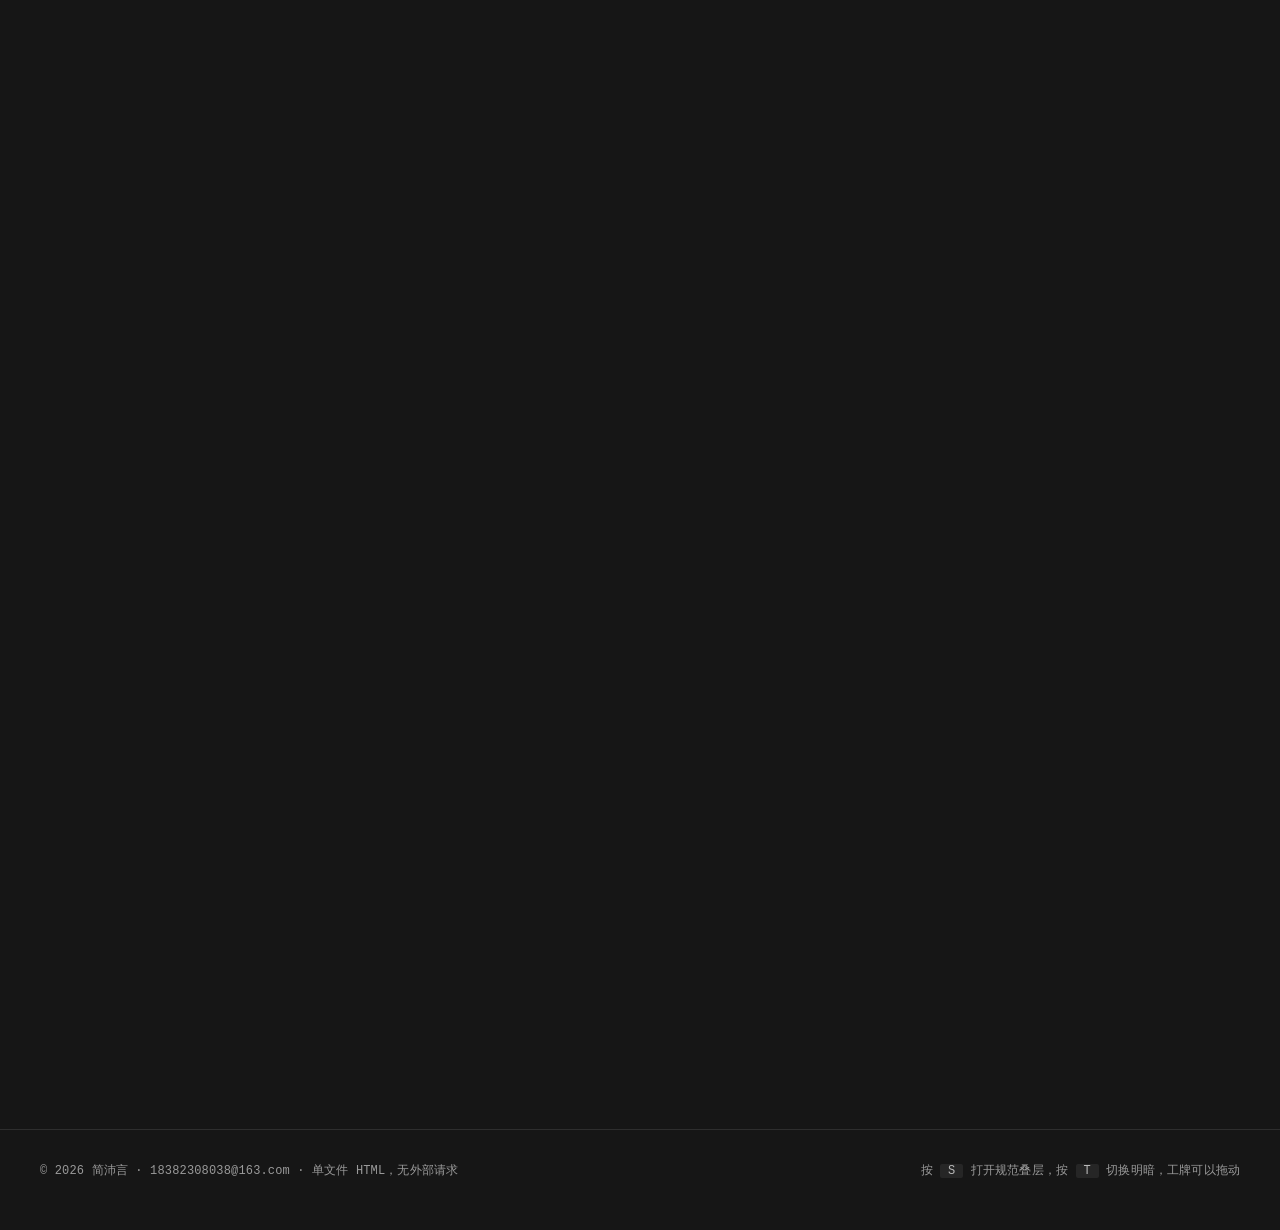
==== commit 755e8ce0: "feat: 字体子集修复 + 工牌页面级 180° 摆动（v12）" ====
--- a/index.html
+++ b/index.html
@@ -776,7 +776,7 @@
       <p>建筑学硕士，现在做 AI 产品。时间线从现在往回翻，点开每一条看证据。</p>
     </header>
     <ol class="xp-line" aria-label="经历时间线">
-      <li class="xp-item is-head reveal">
+      <li class="xp-item is-head open reveal">
         <i class="xp-node" aria-hidden="true"></i>
         <button class="xp-head" type="button" aria-expanded="true">
           <span class="xp-tag px is-accent">HEAD</span>
@@ -1071,49 +1071,67 @@
   });
 }
 
-/* ---------- 工牌：Verlet 绳 v2 —— 子步积分 / 墙面碰撞 / 拉伸上限 / 甩动惯性 ---------- */
+/* ---------- 工牌：Verlet 绳 v3 —— 页面级 180° 自由摆动（≥1024px） ---------- */
 var Rope=(function(){
   var stage=$('#stage'),cv=$('#rope'),ctx=cv.getContext('2d'),badge=$('#badge');
-  var W=0,H=0,bw=240,bh=340,P=[],C=[],N=16,L=0,running=false,visible=true,calm=0,drag=null,col={},started=false,ang=0;
-  var G=.6,DAMP=.987,IT=16,VMAX=30,REST=.4,FRICT=.75,STRETCH=1.05,GRAB=34;
+  var W=0,H=0,bw=240,bh=340,P=[],C=[],N=16,L=0,running=false,visible=true,calm=0,drag=null,col={},started=false,ang=0,wide=false;
+  var G=.6,DAMP=.987,IT=16,VMAX=34,REST=.42,FRICT=.72,STRETCH=1.06,GRAB=36,reel=1;
+  function isWide(){return matchMedia('(min-width:1024px)').matches}
+  function applyMode(){ // 页面级模式：画布与工牌挂到 body（.stage 有视差 transform，会把 fixed 变成相对它定位）
+    wide=isWide();
+    if(wide){
+      if(badge.parentElement!==document.body){document.body.appendChild(cv);document.body.appendChild(badge)}
+      cv.style.cssText+=';position:fixed;left:0;top:0;width:100vw;height:100vh;z-index:25;pointer-events:none';
+      badge.style.position='fixed';badge.style.zIndex='26';
+    }else{
+      if(cv.parentElement!==stage){stage.insertBefore(cv,stage.firstChild);stage.appendChild(badge)}
+      cv.style.cssText=cv.style.cssText.replace(/;?position:fixed[^;]*|;?z-index:26|;?pointer-events:none/g,'');
+      badge.style.position='';badge.style.zIndex='';
+    }
+  }
   function recolor(){var cs=getComputedStyle(stage);col.strap=cs.getPropertyValue('--strap').trim()||'#3a3a3a';col.hi=cs.getPropertyValue('--strap-hi').trim()||'rgba(255,255,255,.14)';col.clip=cs.getPropertyValue('--clip').trim()||'#9a9a9a';if(started)draw();}
   function build(swing){
-    var r=stage.getBoundingClientRect();W=r.width;H=r.height;var dpr=Math.min(2,window.devicePixelRatio||1);
+    applyMode();
+    var r=stage.getBoundingClientRect();
+    W=wide?innerWidth:r.width;H=wide?innerHeight:r.height;
+    var dpr=Math.min(2,window.devicePixelRatio||1);
     cv.width=Math.round(W*dpr);cv.height=Math.round(H*dpr);ctx.setTransform(dpr,0,0,dpr,0,0);
-    bw=badge.offsetWidth;bh=badge.offsetHeight;L=Math.max(64,H-bh-40);
-    var ax=W*.5,ay=-10,sl=L/(N-1),a0=swing?.62:0;P=[];C=[];
+    bw=badge.offsetWidth;bh=badge.offsetHeight;
+    L=wide?Math.max(360,Math.min(H*.62,760)):Math.max(64,H-bh-40);
+    var ax=W*.5,ay=wide?-14:-10,sl=L/(N-1),a0=wide?0:(swing?.62:0);P=[];C=[];
     for(var i=0;i<N;i++){var x=ax+Math.sin(a0)*sl*i,y=ay+Math.cos(a0)*sl*i;P.push({x:x,y:y,px:x,py:y,w:i===0?0:1})}
     var T=P[N-1],bx=T.x+Math.sin(a0)*bh,by=T.y+Math.cos(a0)*bh;P.push({x:bx,y:by,px:bx,py:by,w:1});
     for(var j=0;j<N-1;j++)C.push([j,j+1,sl]);C.push([N-1,N,bh]);
   }
-  function grab(){ // 软抓取：抓取点每步最多追 GRAB 距离，松手时速度自然留在绳上
+  function grab(){ // 软抓取：抓取点每步最多追 GRAB 距离，甩动的速度自然留在绳上
     if(!drag)return;var T=P[N-1],B=P[N],gx=T.x+(B.x-T.x)*drag.k,gy=T.y+(B.y-T.y)*drag.k;
     var tx=drag.x-gx,ty=drag.y-gy,d=Math.hypot(tx,ty);if(d>GRAB){tx=tx/d*GRAB;ty=ty/d*GRAB}
     T.x+=tx;T.y+=ty;B.x+=tx;B.y+=ty;
   }
-  function stretch(){ // 拉伸上限：超过 5% 直接硬投影，防橡皮筋抖动爆炸
+  function stretch(){ // 拉伸上限：超过 6% 硬投影，防抖动爆炸
     for(var i=0;i<C.length;i++){var A=P[C[i][0]],B=P[C[i][1]],l=C[i][2],dx=B.x-A.x,dy=B.y-A.y,d=Math.hypot(dx,dy)||1e-6;
-      if(d>l*STRETCH){var ov=(d-l*STRETCH)/d,s=A.w+B.w||1;A.x+=dx*ov*(A.w/s)*2;A.y+=dy*ov*(A.w/s)*2;B.x-=dx*ov*(B.w/s)*2;B.y-=dy*ov*(B.w/s)*2}}
+      if(d>l*reel*STRETCH){var ov=(d-l*reel*STRETCH)/d,s=A.w+B.w||1;A.x+=dx*ov*(A.w/s)*2;A.y+=dy*ov*(A.w/s)*2;B.x-=dx*ov*(B.w/s)*2;B.y-=dy*ov*(B.w/s)*2}}
   }
-  function walls(){ // 绳点不出舞台（左/右/下），碰壁带恢复系数与摩擦
+  function walls(){ // 边界只有视口四边（页面级模式）或舞台（舞台模式）；没有顶棚，可甩到锚点上方
+    var m=wide?10:4,fl=H-(wide?10:6);
     for(var i=1;i<P.length;i++){var p=P[i];
-      if(p.x<4){var vx=p.x-p.px;p.x=4;p.px=p.x+vx*REST;p.py=p.y-(p.y-p.py)*(1-FRICT)}
-      if(p.x>W-4){var vx2=p.x-p.px;p.x=W-4;p.px=p.x+vx2*REST;p.py=p.y-(p.y-p.py)*(1-FRICT)}
-      if(p.y>H-6){var vy=p.y-p.py;p.y=H-6;p.py=p.y+vy*REST;p.px=p.x-(p.x-p.px)*(1-FRICT)}}
+      if(p.x<m){var vx=p.x-p.px;p.x=m;p.px=p.x+vx*REST;p.py=p.y-(p.y-p.py)*(1-FRICT)}
+      if(p.x>W-m){var vx2=p.x-p.px;p.x=W-m;p.px=p.x+vx2*REST;p.py=p.y-(p.y-p.py)*(1-FRICT)}
+      if(p.y>fl){var vy=p.y-p.py;p.y=fl;p.py=p.y+vy*REST;p.px=p.x-(p.x-p.px)*(1-FRICT)}}
   }
-  function collide(){ // 工牌整体（旋转包围盒）不出舞台，防穿模
-    var T=P[N-1],B=P[N],dx=B.x-T.x,dy=B.y-T.y,d=Math.hypot(dx,dy)||1e-6,ax=Math.abs(dx/d),ay=Math.abs(dy/d),hw=bw/2,hh=bh/2,m=2;
+  function collide(){ // 工牌旋转包围盒不出视口，防穿模；上下左右都有弹性
+    var T=P[N-1],B=P[N],dx=B.x-T.x,dy=B.y-T.y,d=Math.hypot(dx,dy)||1e-6,ax=Math.abs(dx/d),ay=Math.abs(dy/d),hw=bw/2,hh=bh/2,m=wide?8:2;
     var ex=hw*ay+hh*ax,ey=hw*ax+hh*ay,cx=(T.x+B.x)/2,cy=(T.y+B.y)/2,ox=0,oy=0;
     if(cx-ex<m)ox=m-(cx-ex);if(cx+ex>W-m)ox=(W-m)-(cx+ex);
     if(cy-ey<m)oy=m-(cy-ey);if(cy+ey>H-m)oy=(H-m)-(cy+ey);
     if(ox){T.x+=ox;B.x+=ox;[T,B].forEach(function(p){var vx=p.x-p.px;p.px=p.x+vx*REST})}
     if(oy){T.y+=oy;B.y+=oy;[T,B].forEach(function(p){var vy=p.y-p.py;p.py=p.y+vy*REST;p.px=p.x-(p.x-p.px)*FRICT})}
   }
-  function step(){ // 一个物理子步
+  function step(){
     var i,k,p;
     for(i=1;i<P.length;i++){p=P[i];var vx=(p.x-p.px)*DAMP,vy=(p.y-p.py)*DAMP;p.px=p.x;p.py=p.y;p.x+=vx;p.y+=vy+G}
     for(k=0;k<IT;k++){
-      for(i=0;i<C.length;i++){var A=P[C[i][0]],B=P[C[i][1]],len=C[i][2];var dx=B.x-A.x,dy=B.y-A.y,d=Math.hypot(dx,dy)||1e-6,s=A.w+B.w;if(!s)continue;var df=(d-len)/d/s;A.x+=dx*df*A.w;A.y+=dy*df*A.w;B.x-=dx*df*B.w;B.y-=dy*df*B.w}
+      for(i=0;i<C.length;i++){var A=P[C[i][0]],B=P[C[i][1]],len=C[i][2];var dx=B.x-A.x,dy=B.y-A.y,d=Math.hypot(dx,dy)||1e-6,s=A.w+B.w;if(!s)continue;var df=(d-len*reel)/d/s;A.x+=dx*df*A.w;A.y+=dy*df*A.w;B.x-=dx*df*B.w;B.y-=dy*df*B.w}
       grab();stretch();
     }
     walls();collide();
@@ -1128,23 +1146,27 @@
     ctx.strokeStyle=col.strap;ctx.lineWidth=10;ctx.setLineDash([]);ctx.stroke();
     ctx.strokeStyle=col.hi;ctx.lineWidth=1;ctx.setLineDash([4,4]);ctx.stroke();ctx.setLineDash([]);
     var T=P[N-1],B=P[N],a=Math.atan2(-(B.x-T.x),B.y-T.y);
-    ang+=(a-ang)*.4;   // 旋转平滑，抑制约束振荡造成的视觉抖动
+    ang+=(a-ang)*.4;
     badge.style.transform='translate('+(T.x-bw/2).toFixed(2)+'px,'+T.y.toFixed(2)+'px) rotate('+ang.toFixed(4)+'rad)';
     ctx.save();ctx.translate(T.x,T.y);ctx.rotate(ang);ctx.fillStyle=col.clip;ctx.fillRect(-9,-16,18,20);ctx.fillStyle=col.strap;ctx.fillRect(-4,-12,8,8);ctx.restore();
   }
-  function loop(){ // 每帧 2 个物理子步：更稳的约束收敛，拖拽与甩动更跟手
+  function loop(){
     for(var s=0;s<2;s++)step();
-    draw();if(!drag&&energy()<.012)calm++;else calm=0;if(calm>120||!visible){running=false;return}requestAnimationFrame(loop)}
+    draw();if(!drag&&energy()<.012)calm++;else calm=0;if(calm>140||!visible){running=false;return}requestAnimationFrame(loop)}
   function wake(){if(RM||SHOT||running||!started)return;running=true;calm=0;requestAnimationFrame(loop)}
-  function local(e){var r=stage.getBoundingClientRect();return{x:e.clientX-r.left,y:e.clientY-r.top}}
-  function clampDrag(){var ax=P[0].x,ay=P[0].y,dx=drag.x-ax,dy=drag.y-ay,d=Math.hypot(dx,dy),m=(L+bh*drag.k)*1.08;if(d>m){drag.x=ax+dx/d*m;drag.y=ay+dy/d*m}}
+  function local(e){ // 页面级模式下事件坐标就是视口坐标
+    if(wide)return{x:e.clientX,y:e.clientY};
+    var r=stage.getBoundingClientRect();return{x:e.clientX-r.left,y:e.clientY-r.top}}
+  function clampDrag(){var ax=P[0].x,ay=P[0].y,dx=drag.x-ax,dy=drag.y-ay,d=Math.hypot(dx,dy),reach=(L+bh*drag.k)*reel*1.04;
+    if(d>reach){reel=Math.min(2.1,reel*d/reach);var nr=(L+bh*drag.k)*reel;drag.x=ax+dx/d*nr;drag.y=ay+dy/d*nr}
+    if(reel>1&&d<(L+bh*drag.k)*.9){reel=Math.max(1,d/((L+bh*drag.k)*.95))}}   /* 收回多余绳长 */
   badge.addEventListener('pointerdown',function(e){if(RM||SHOT)return;var q=local(e),T=P[N-1],B=P[N],ux=B.x-T.x,uy=B.y-T.y;var k=((q.x-T.x)*ux+(q.y-T.y)*uy)/(bh*bh);drag={x:q.x,y:q.y,k:Math.max(.05,Math.min(1,k))};badge.setPointerCapture(e.pointerId);badge.classList.add('grab');wake();e.preventDefault()});
   badge.addEventListener('pointermove',function(e){if(!drag)return;var q=local(e);drag.x=q.x;drag.y=q.y;clampDrag()});
   function end(){drag=null;badge.classList.remove('grab')}
   badge.addEventListener('pointerup',end);badge.addEventListener('pointercancel',end);
   var last=null;
-  stage.parentElement.addEventListener('pointermove',function(e){if(drag||!started||RM)return;var q=local(e);if(last){var vx=q.x-last.x;var B=P[N],T=P[N-1],cx=(B.x+T.x)/2,cy=(B.y+T.y)/2;if(Math.hypot(q.x-cx,q.y-cy)<220){B.px-=Math.max(-2,Math.min(2,vx*.05));wake()}}last=q});
-  new IntersectionObserver(function(es){visible=es[0].isIntersecting;if(visible)wake()}).observe(stage);
+  (wide?document:stage.parentElement).addEventListener('pointermove',function(e){if(drag||!started||RM)return;var q=local(e);if(last){var vx=q.x-last.x;var B=P[N],T=P[N-1],cx=(B.x+T.x)/2,cy=(B.y+T.y)/2;if(Math.hypot(q.x-cx,q.y-cy)<(wide?innerHeight:220)){B.px-=Math.max(-2,Math.min(2,vx*.05));wake()}}last=q},{passive:true});
+  new IntersectionObserver(function(es){visible=es[0].isIntersecting;if(visible)wake()}).observe(wide?document.body:stage);
   var rt;addEventListener('resize',function(){clearTimeout(rt);rt=setTimeout(function(){if(!started)return;build(false);draw();wake()},160)});
   return{
     start:function(){build(!(RM||SHOT));started=true;recolor();draw();wake()},
@@ -1300,6 +1322,9 @@
 var secIO=new IntersectionObserver(function(es){es.forEach(function(e){if(!e.isIntersecting)return;navLinks.forEach(function(a){a.setAttribute('aria-current',a.getAttribute('href')==='#'+e.target.id?'true':'false')})})},{rootMargin:'-45% 0px -50% 0px'});
 ['works','rent','xp','ledger','flow','select','contact'].forEach(function(id){secIO.observe(document.getElementById(id))});
 
+/* ---------- 人生日志：点击展开/收起 ---------- */
+$$('.xp-head').forEach(function(h){h.addEventListener('click',function(){var it=h.closest('.xp-item');var on=it.classList.toggle('open');h.setAttribute('aria-expanded',on)})});
+
 /* ---------- 键盘 ---------- */
 addEventListener('keydown',function(e){
   if(e.metaKey||e.ctrlKey||e.altKey)return;
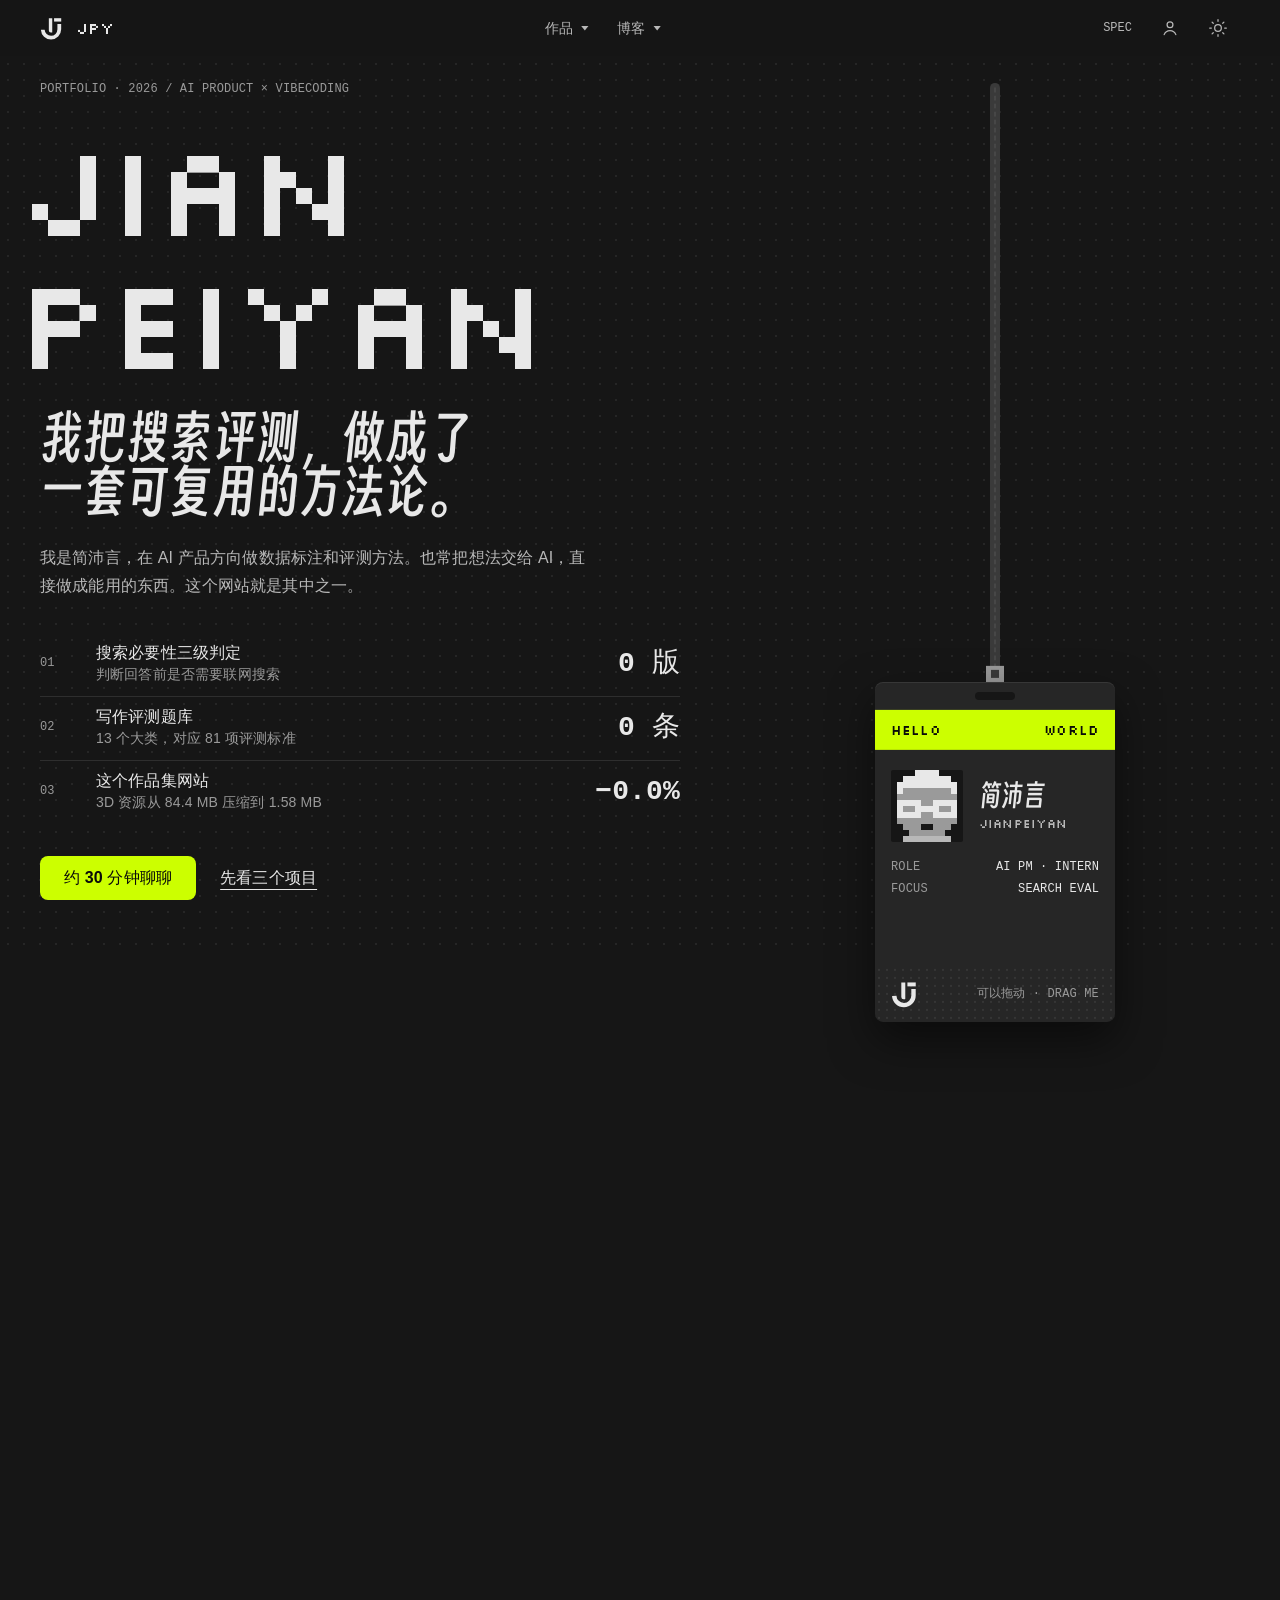
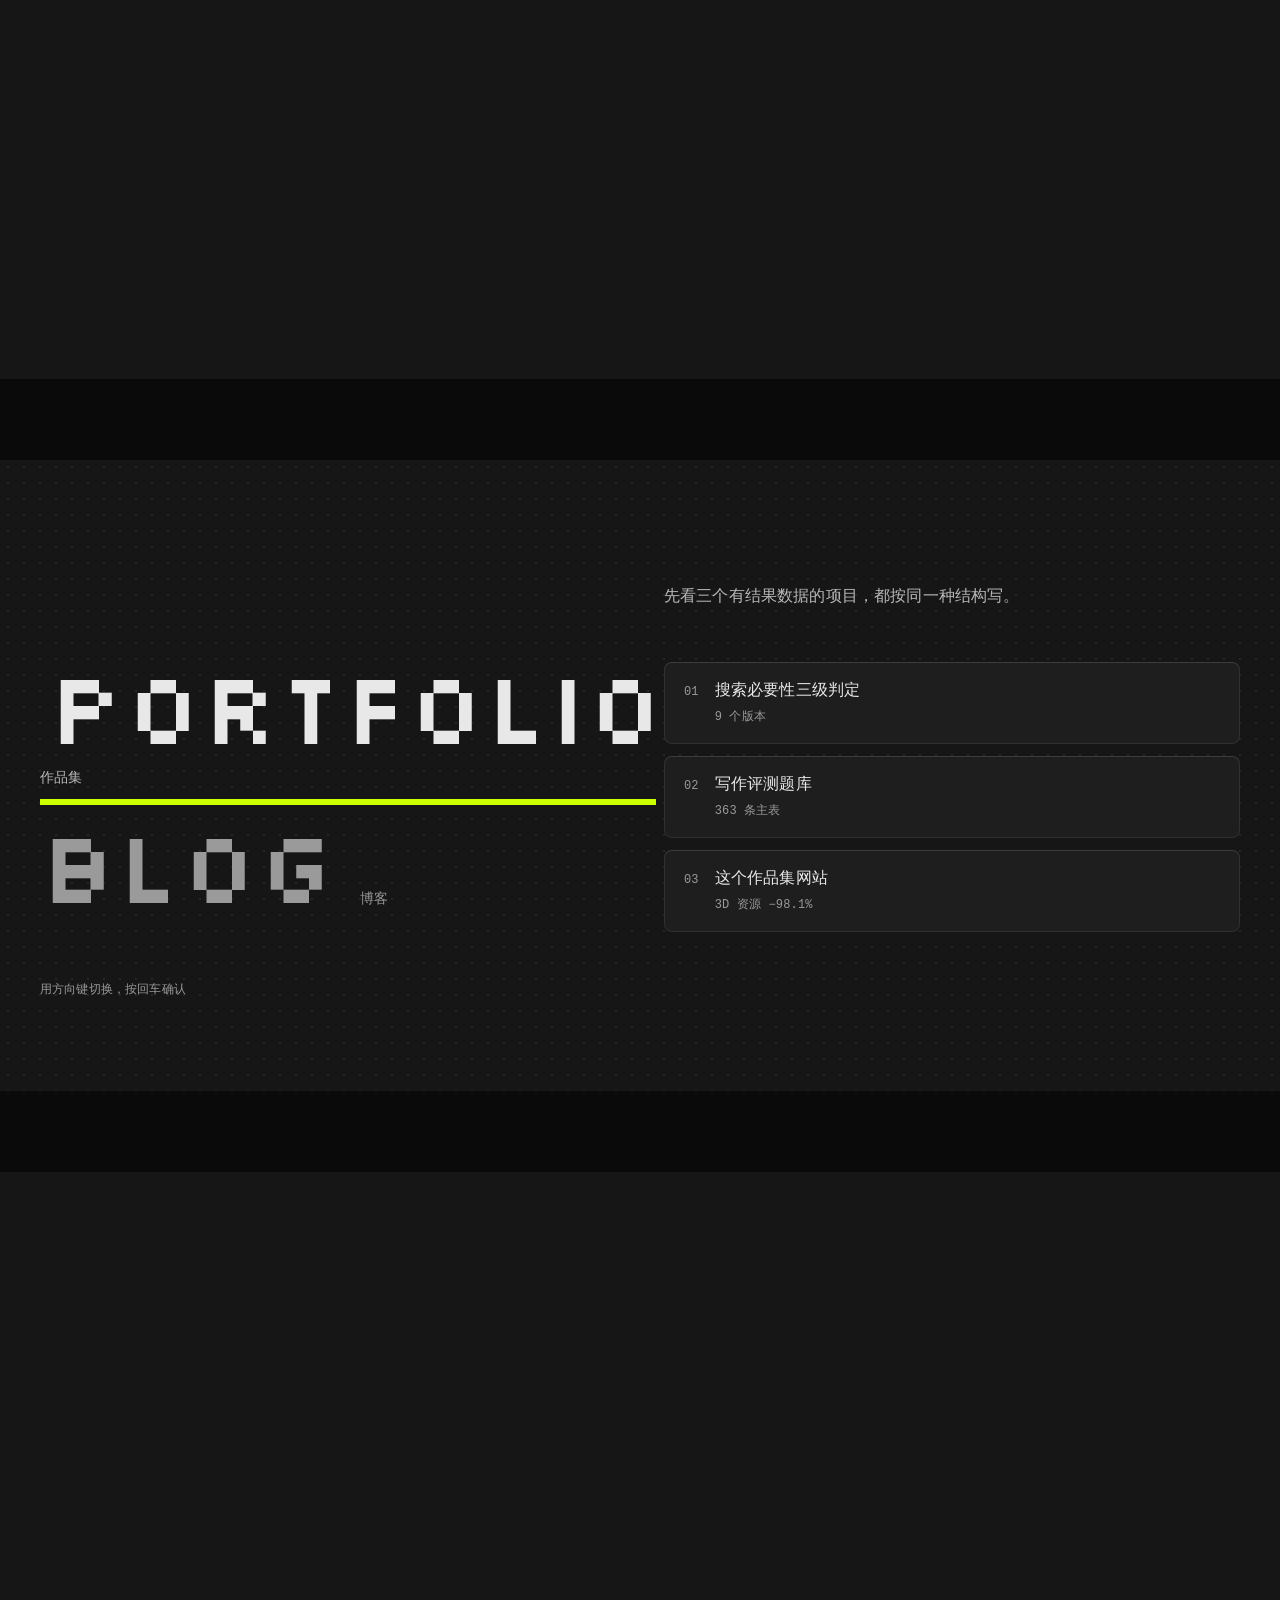
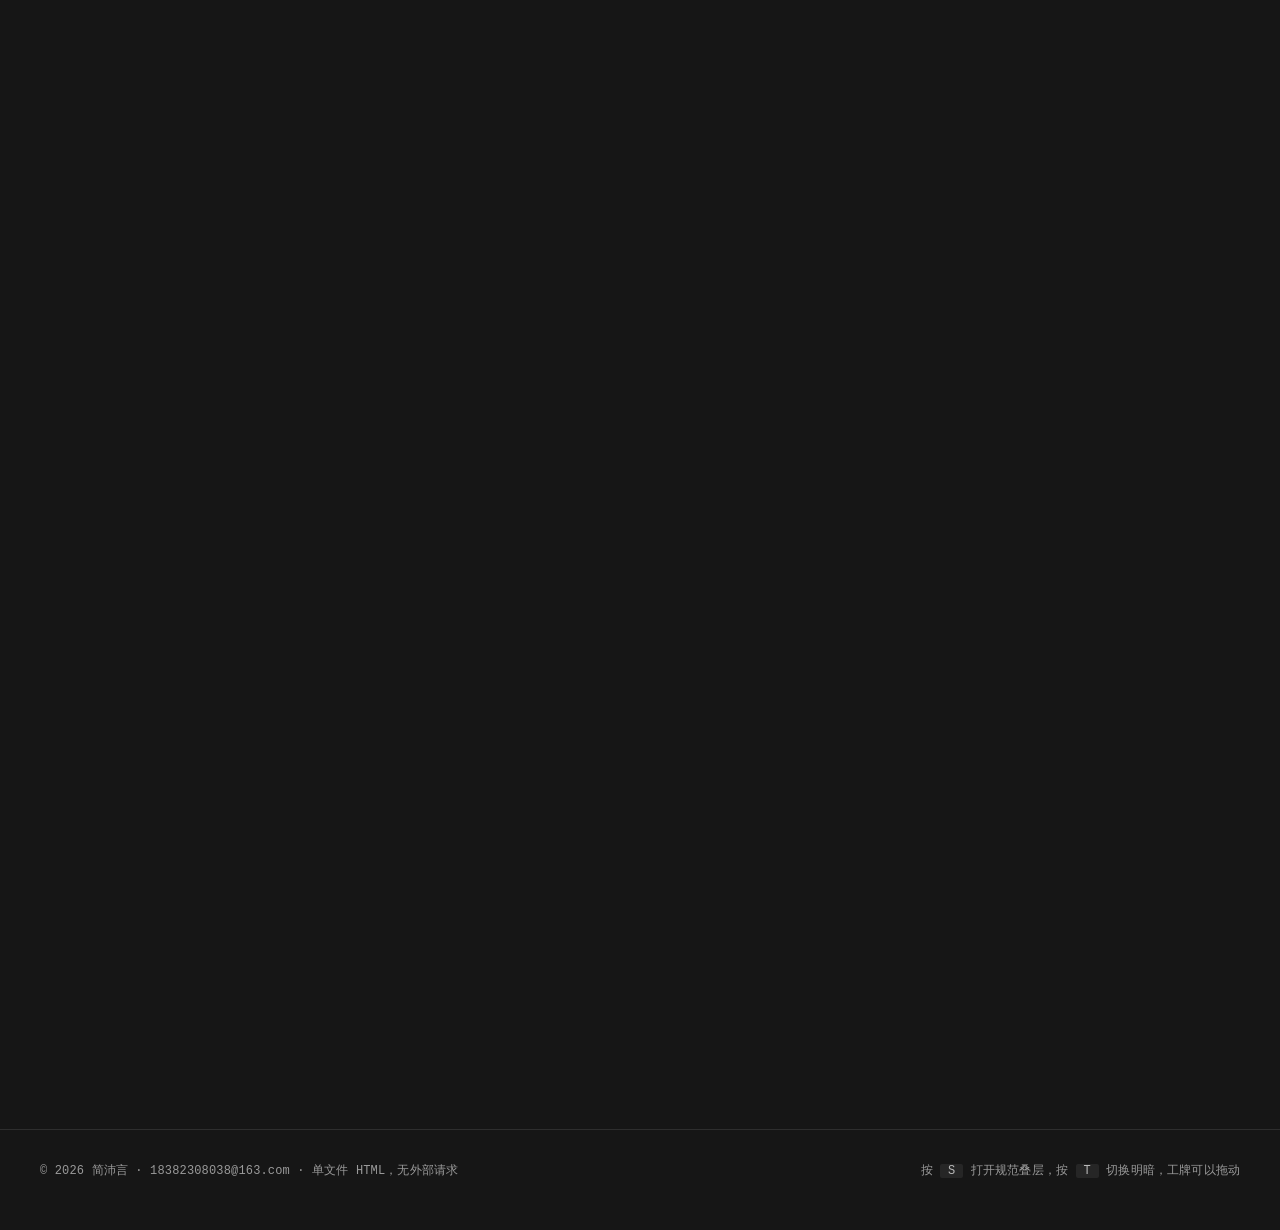
==== commit 8e61310d: "fix: 工牌初始位置回退到首屏舞台（v13）" ====
--- a/index.html
+++ b/index.html
@@ -1074,7 +1074,7 @@
 /* ---------- 工牌：Verlet 绳 v3 —— 页面级 180° 自由摆动（≥1024px） ---------- */
 var Rope=(function(){
   var stage=$('#stage'),cv=$('#rope'),ctx=cv.getContext('2d'),badge=$('#badge');
-  var W=0,H=0,bw=240,bh=340,P=[],C=[],N=16,L=0,running=false,visible=true,calm=0,drag=null,col={},started=false,ang=0,wide=false;
+  var W=0,H=0,AX=720,AY=-14,bw=240,bh=340,P=[],C=[],N=16,L=0,running=false,visible=true,calm=0,drag=null,col={},started=false,ang=0,wide=false;
   var G=.6,DAMP=.987,IT=16,VMAX=34,REST=.42,FRICT=.72,STRETCH=1.06,GRAB=36,reel=1;
   function isWide(){return matchMedia('(min-width:1024px)').matches}
   function applyMode(){ // 页面级模式：画布与工牌挂到 body（.stage 有视差 transform，会把 fixed 变成相对它定位）
@@ -1094,11 +1094,13 @@
     applyMode();
     var r=stage.getBoundingClientRect();
     W=wide?innerWidth:r.width;H=wide?innerHeight:r.height;
+    /* 锚点=舞台顶部中央（视口坐标，取加载/resize 时刻）；初始位置与 v11 一致 */
+    AX=wide?(r.left+r.width/2):W*.5;AY=wide?Math.max(-14,r.top-10):-10;
     var dpr=Math.min(2,window.devicePixelRatio||1);
     cv.width=Math.round(W*dpr);cv.height=Math.round(H*dpr);ctx.setTransform(dpr,0,0,dpr,0,0);
     bw=badge.offsetWidth;bh=badge.offsetHeight;
-    L=wide?Math.max(360,Math.min(H*.62,760)):Math.max(64,H-bh-40);
-    var ax=W*.5,ay=wide?-14:-10,sl=L/(N-1),a0=wide?0:(swing?.62:0);P=[];C=[];
+    L=wide?Math.max(420,Math.min(H*.66,820)):Math.max(64,H-bh-40);
+    var ax=AX,ay=AY,sl=L/(N-1),a0=(swing&&!wide)?.62:0;
     for(var i=0;i<N;i++){var x=ax+Math.sin(a0)*sl*i,y=ay+Math.cos(a0)*sl*i;P.push({x:x,y:y,px:x,py:y,w:i===0?0:1})}
     var T=P[N-1],bx=T.x+Math.sin(a0)*bh,by=T.y+Math.cos(a0)*bh;P.push({x:bx,y:by,px:bx,py:by,w:1});
     for(var j=0;j<N-1;j++)C.push([j,j+1,sl]);C.push([N-1,N,bh]);
@@ -1157,7 +1159,7 @@
   function local(e){ // 页面级模式下事件坐标就是视口坐标
     if(wide)return{x:e.clientX,y:e.clientY};
     var r=stage.getBoundingClientRect();return{x:e.clientX-r.left,y:e.clientY-r.top}}
-  function clampDrag(){var ax=P[0].x,ay=P[0].y,dx=drag.x-ax,dy=drag.y-ay,d=Math.hypot(dx,dy),reach=(L+bh*drag.k)*reel*1.04;
+  function clampDrag(){var ax=AX,ay=AY,dx=drag.x-ax,dy=drag.y-ay,d=Math.hypot(dx,dy),reach=(L+bh*drag.k)*reel*1.04;
     if(d>reach){reel=Math.min(2.1,reel*d/reach);var nr=(L+bh*drag.k)*reel;drag.x=ax+dx/d*nr;drag.y=ay+dy/d*nr}
     if(reel>1&&d<(L+bh*drag.k)*.9){reel=Math.max(1,d/((L+bh*drag.k)*.95))}}   /* 收回多余绳长 */
   badge.addEventListener('pointerdown',function(e){if(RM||SHOT)return;var q=local(e),T=P[N-1],B=P[N],ux=B.x-T.x,uy=B.y-T.y;var k=((q.x-T.x)*ux+(q.y-T.y)*uy)/(bh*bh);drag={x:q.x,y:q.y,k:Math.max(.05,Math.min(1,k))};badge.setPointerCapture(e.pointerId);badge.classList.add('grab');wake();e.preventDefault()});
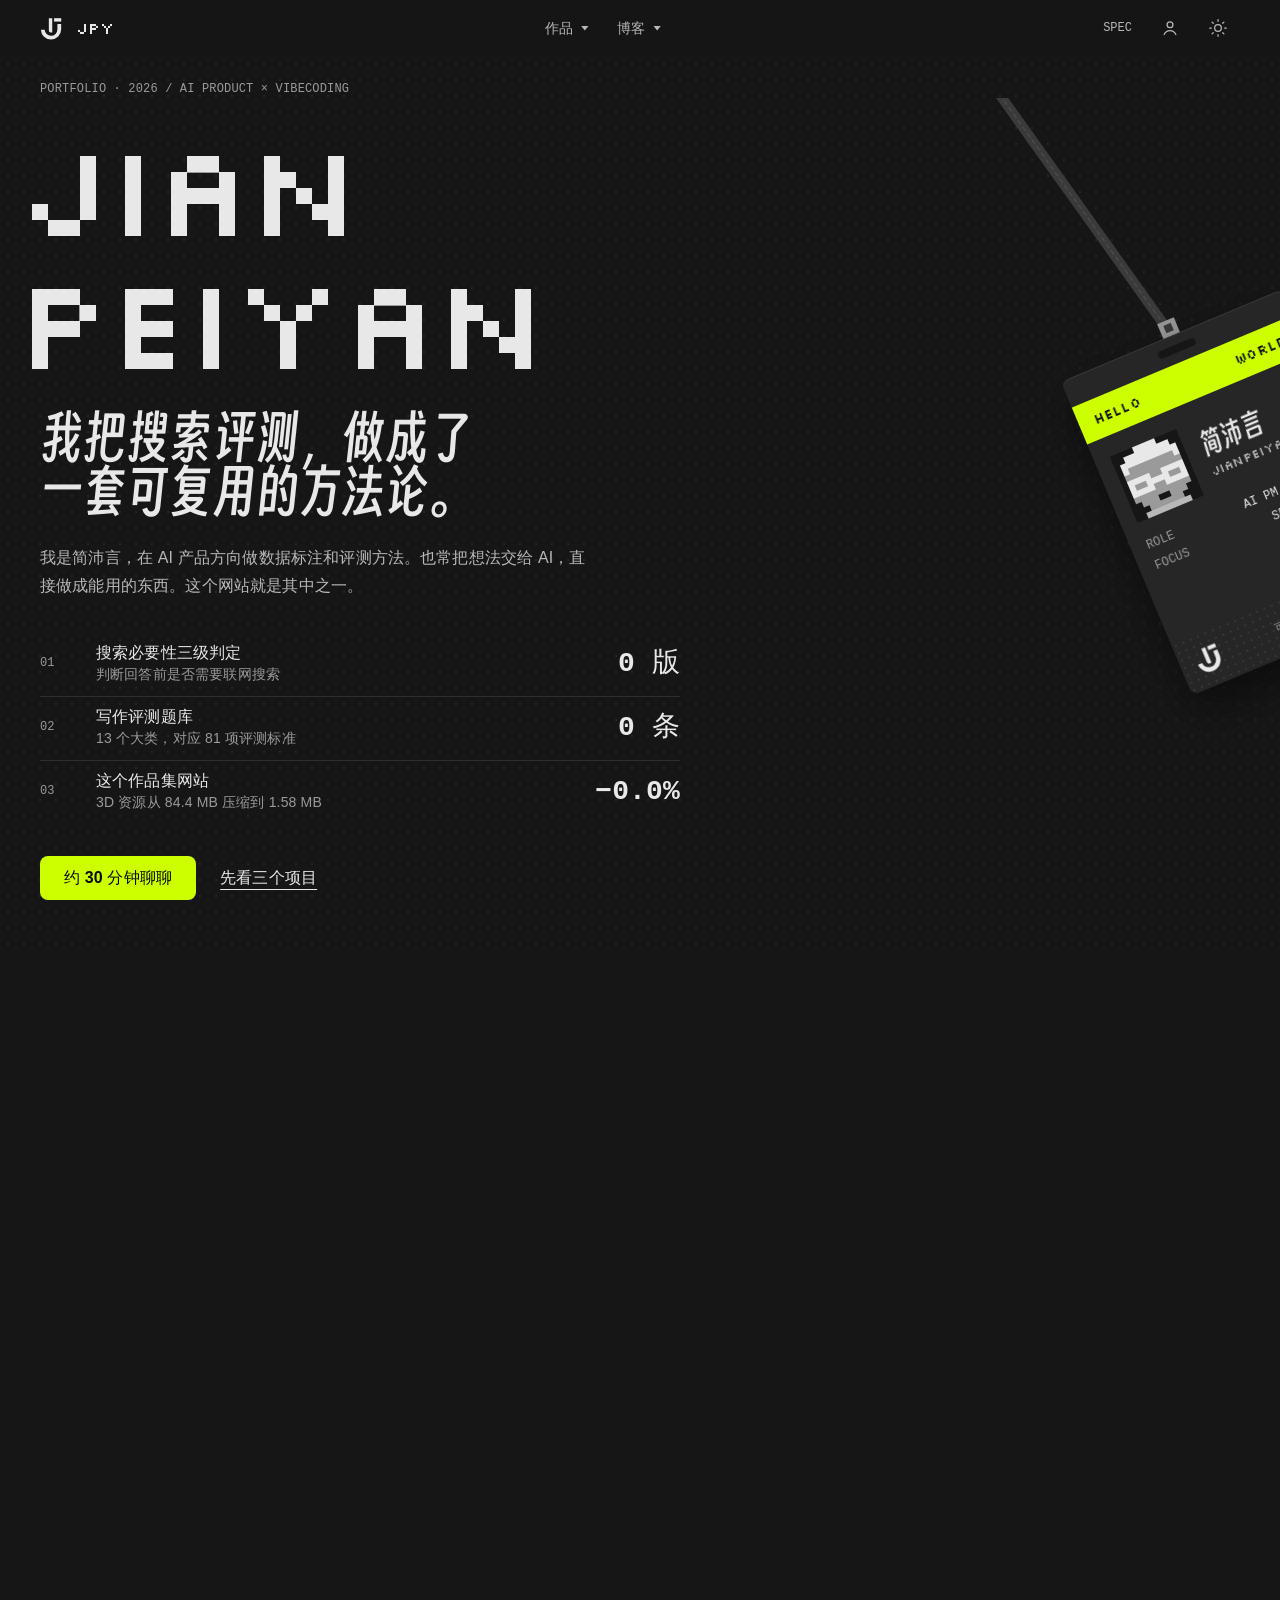
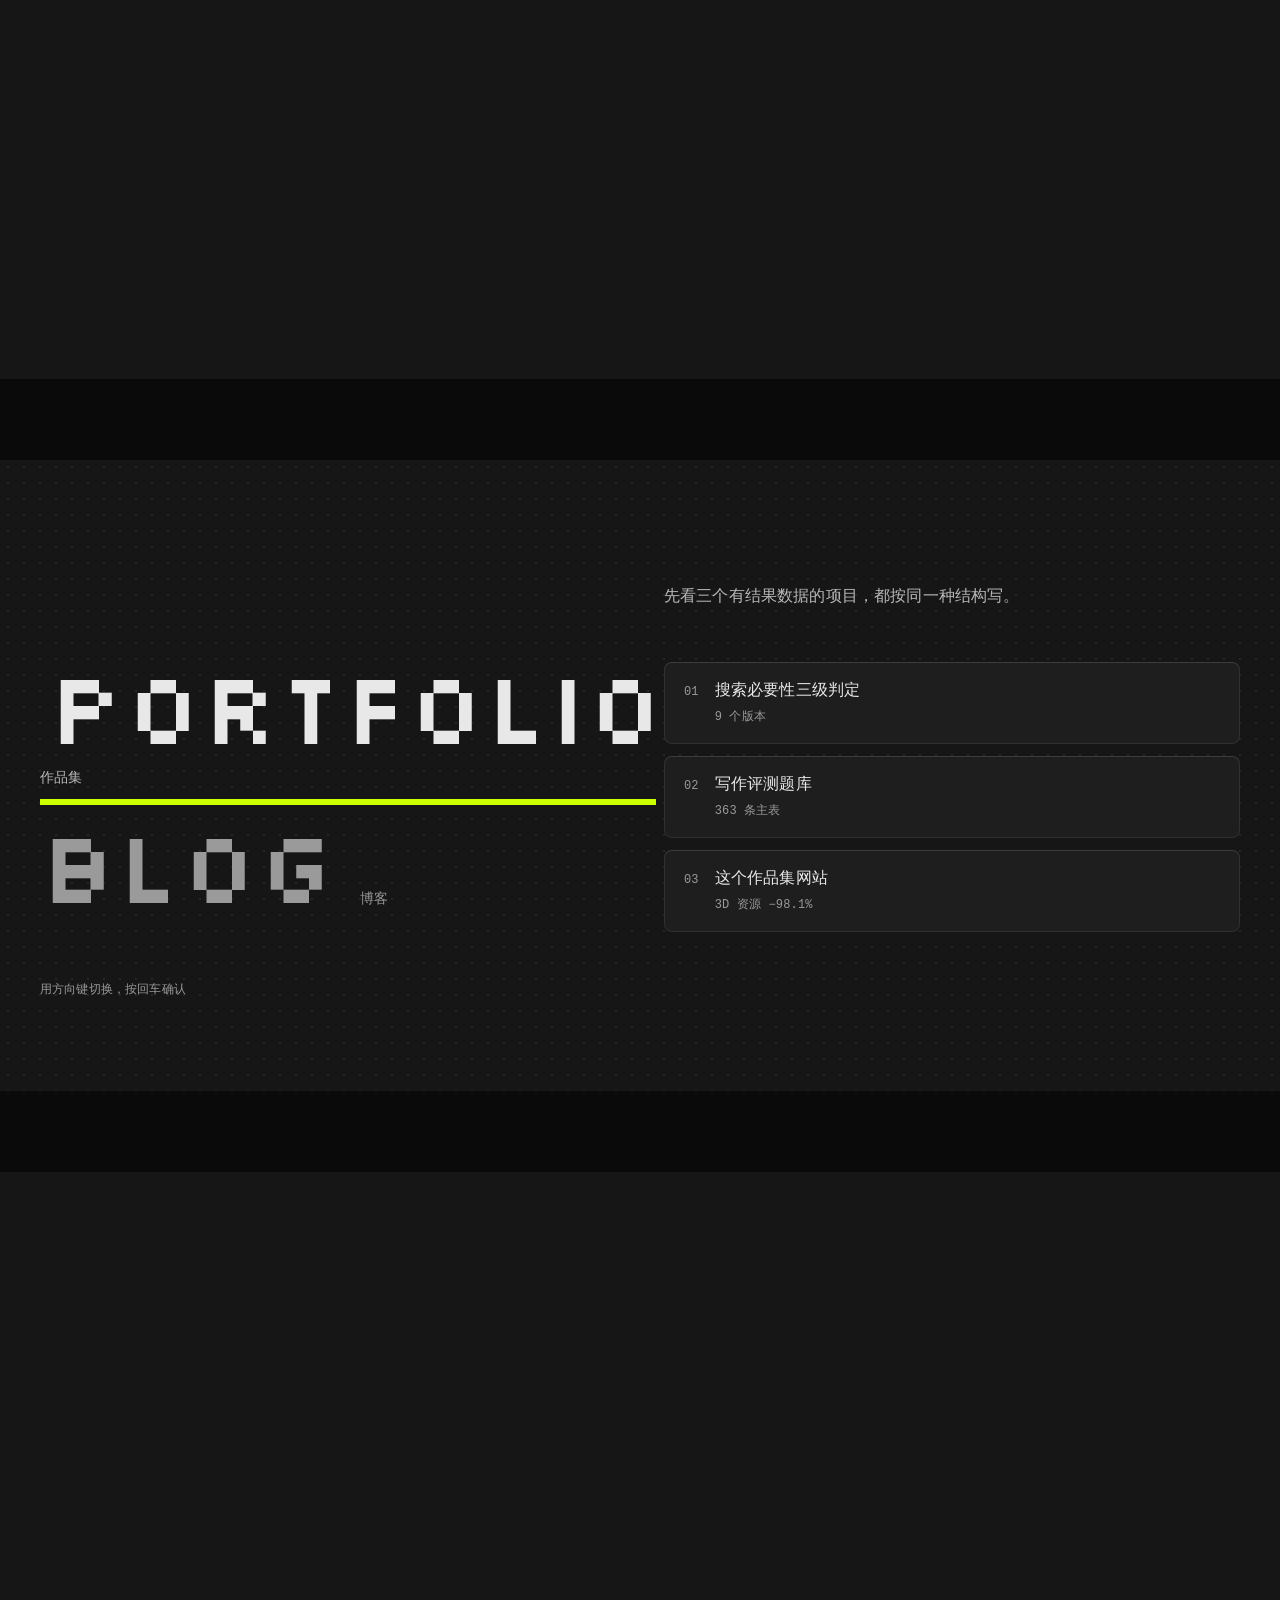
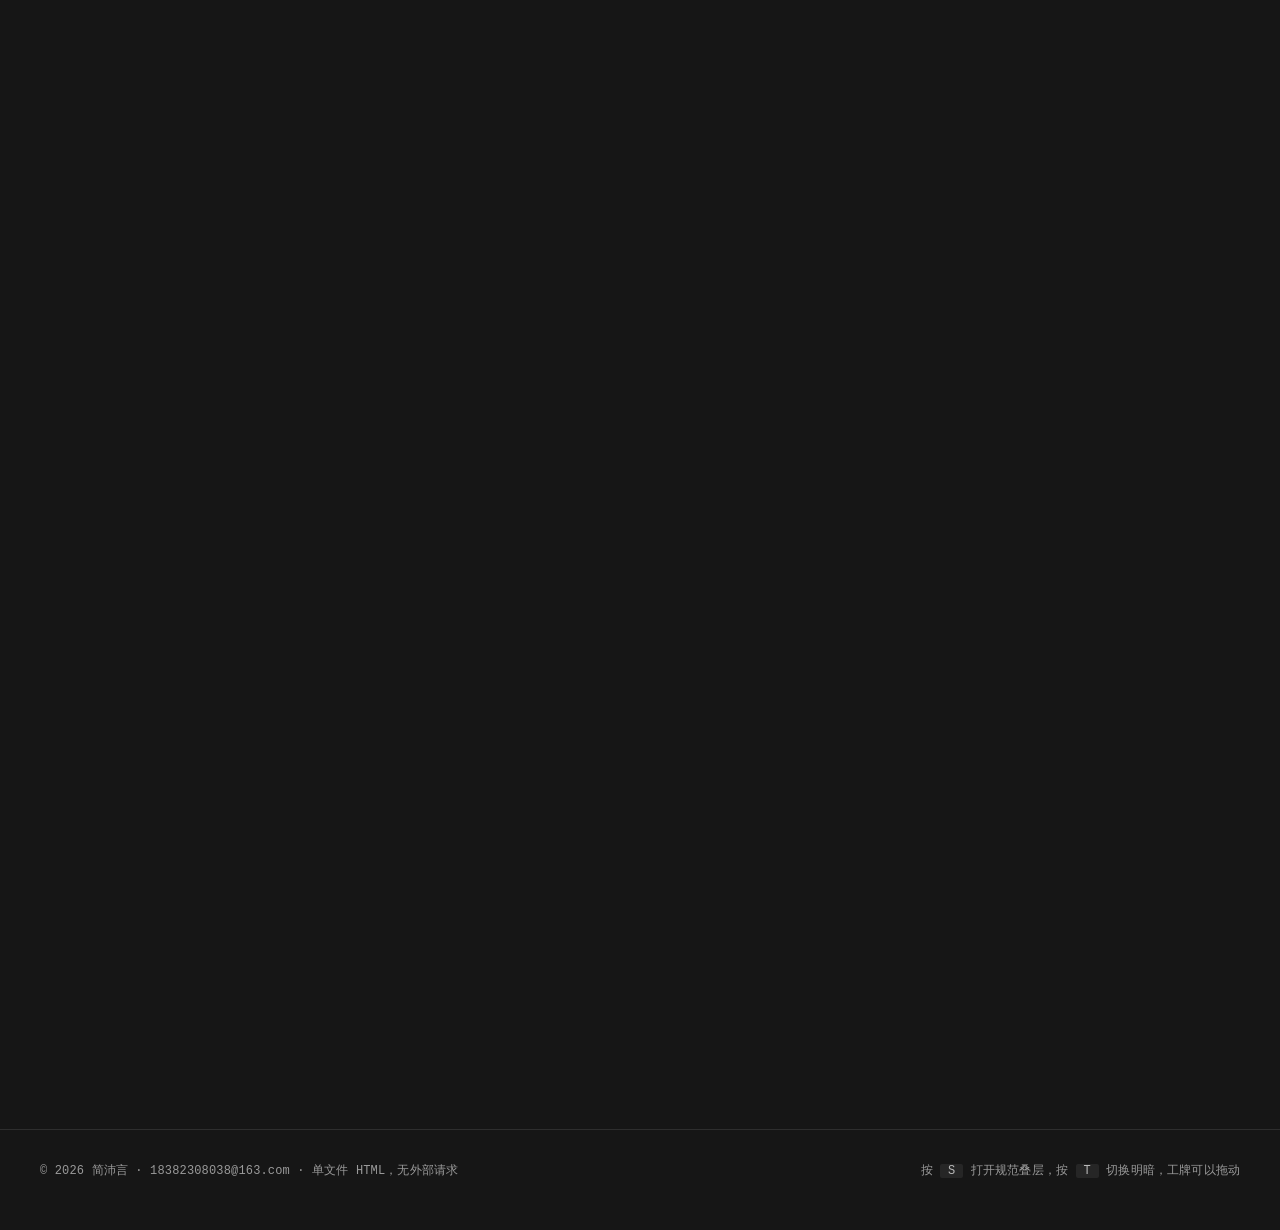
==== commit ac6573bd: "feat: 上线 v14（绳长优化恢复悬挂感）" ====
--- a/index.html
+++ b/index.html
@@ -1071,69 +1071,49 @@
   });
 }
 
-/* ---------- 工牌：Verlet 绳 v3 —— 页面级 180° 自由摆动（≥1024px） ---------- */
+/* ---------- 工牌：Verlet 绳 v2 —— 子步积分 / 墙面碰撞 / 拉伸上限 / 甩动惯性 ---------- */
 var Rope=(function(){
   var stage=$('#stage'),cv=$('#rope'),ctx=cv.getContext('2d'),badge=$('#badge');
-  var W=0,H=0,AX=720,AY=-14,bw=240,bh=340,P=[],C=[],N=16,L=0,running=false,visible=true,calm=0,drag=null,col={},started=false,ang=0,wide=false;
-  var G=.6,DAMP=.987,IT=16,VMAX=34,REST=.42,FRICT=.72,STRETCH=1.06,GRAB=36,reel=1;
-  function isWide(){return matchMedia('(min-width:1024px)').matches}
-  function applyMode(){ // 页面级模式：画布与工牌挂到 body（.stage 有视差 transform，会把 fixed 变成相对它定位）
-    wide=isWide();
-    if(wide){
-      if(badge.parentElement!==document.body){document.body.appendChild(cv);document.body.appendChild(badge)}
-      cv.style.cssText+=';position:fixed;left:0;top:0;width:100vw;height:100vh;z-index:25;pointer-events:none';
-      badge.style.position='fixed';badge.style.zIndex='26';
-    }else{
-      if(cv.parentElement!==stage){stage.insertBefore(cv,stage.firstChild);stage.appendChild(badge)}
-      cv.style.cssText=cv.style.cssText.replace(/;?position:fixed[^;]*|;?z-index:26|;?pointer-events:none/g,'');
-      badge.style.position='';badge.style.zIndex='';
-    }
-  }
+  var W=0,H=0,bw=240,bh=340,P=[],C=[],N=16,L=0,running=false,visible=true,calm=0,drag=null,col={},started=false,ang=0;
+  var G=.6,DAMP=.987,IT=16,VMAX=30,REST=.4,FRICT=.75,STRETCH=1.05,GRAB=34;
   function recolor(){var cs=getComputedStyle(stage);col.strap=cs.getPropertyValue('--strap').trim()||'#3a3a3a';col.hi=cs.getPropertyValue('--strap-hi').trim()||'rgba(255,255,255,.14)';col.clip=cs.getPropertyValue('--clip').trim()||'#9a9a9a';if(started)draw();}
   function build(swing){
-    applyMode();
-    var r=stage.getBoundingClientRect();
-    W=wide?innerWidth:r.width;H=wide?innerHeight:r.height;
-    /* 锚点=舞台顶部中央（视口坐标，取加载/resize 时刻）；初始位置与 v11 一致 */
-    AX=wide?(r.left+r.width/2):W*.5;AY=wide?Math.max(-14,r.top-10):-10;
-    var dpr=Math.min(2,window.devicePixelRatio||1);
+    var r=stage.getBoundingClientRect();W=r.width;H=r.height;var dpr=Math.min(2,window.devicePixelRatio||1);
     cv.width=Math.round(W*dpr);cv.height=Math.round(H*dpr);ctx.setTransform(dpr,0,0,dpr,0,0);
-    bw=badge.offsetWidth;bh=badge.offsetHeight;
-    L=wide?Math.max(420,Math.min(H*.66,820)):Math.max(64,H-bh-40);
-    var ax=AX,ay=AY,sl=L/(N-1),a0=(swing&&!wide)?.62:0;
+    bw=badge.offsetWidth;bh=badge.offsetHeight;L=Math.max(64,Math.min(H-bh-24,Math.round(H*.4)));
+    var ax=W*.5,ay=-10,sl=L/(N-1),a0=swing?.62:0;P=[];C=[];
     for(var i=0;i<N;i++){var x=ax+Math.sin(a0)*sl*i,y=ay+Math.cos(a0)*sl*i;P.push({x:x,y:y,px:x,py:y,w:i===0?0:1})}
     var T=P[N-1],bx=T.x+Math.sin(a0)*bh,by=T.y+Math.cos(a0)*bh;P.push({x:bx,y:by,px:bx,py:by,w:1});
     for(var j=0;j<N-1;j++)C.push([j,j+1,sl]);C.push([N-1,N,bh]);
   }
-  function grab(){ // 软抓取：抓取点每步最多追 GRAB 距离，甩动的速度自然留在绳上
+  function grab(){ // 软抓取：抓取点每步最多追 GRAB 距离，松手时速度自然留在绳上
     if(!drag)return;var T=P[N-1],B=P[N],gx=T.x+(B.x-T.x)*drag.k,gy=T.y+(B.y-T.y)*drag.k;
     var tx=drag.x-gx,ty=drag.y-gy,d=Math.hypot(tx,ty);if(d>GRAB){tx=tx/d*GRAB;ty=ty/d*GRAB}
     T.x+=tx;T.y+=ty;B.x+=tx;B.y+=ty;
   }
-  function stretch(){ // 拉伸上限：超过 6% 硬投影，防抖动爆炸
+  function stretch(){ // 拉伸上限：超过 5% 直接硬投影，防橡皮筋抖动爆炸
     for(var i=0;i<C.length;i++){var A=P[C[i][0]],B=P[C[i][1]],l=C[i][2],dx=B.x-A.x,dy=B.y-A.y,d=Math.hypot(dx,dy)||1e-6;
-      if(d>l*reel*STRETCH){var ov=(d-l*reel*STRETCH)/d,s=A.w+B.w||1;A.x+=dx*ov*(A.w/s)*2;A.y+=dy*ov*(A.w/s)*2;B.x-=dx*ov*(B.w/s)*2;B.y-=dy*ov*(B.w/s)*2}}
+      if(d>l*STRETCH){var ov=(d-l*STRETCH)/d,s=A.w+B.w||1;A.x+=dx*ov*(A.w/s)*2;A.y+=dy*ov*(A.w/s)*2;B.x-=dx*ov*(B.w/s)*2;B.y-=dy*ov*(B.w/s)*2}}
   }
-  function walls(){ // 边界只有视口四边（页面级模式）或舞台（舞台模式）；没有顶棚，可甩到锚点上方
-    var m=wide?10:4,fl=H-(wide?10:6);
+  function walls(){ // 绳点不出舞台（左/右/下），碰壁带恢复系数与摩擦
     for(var i=1;i<P.length;i++){var p=P[i];
-      if(p.x<m){var vx=p.x-p.px;p.x=m;p.px=p.x+vx*REST;p.py=p.y-(p.y-p.py)*(1-FRICT)}
-      if(p.x>W-m){var vx2=p.x-p.px;p.x=W-m;p.px=p.x+vx2*REST;p.py=p.y-(p.y-p.py)*(1-FRICT)}
-      if(p.y>fl){var vy=p.y-p.py;p.y=fl;p.py=p.y+vy*REST;p.px=p.x-(p.x-p.px)*(1-FRICT)}}
+      if(p.x<4){var vx=p.x-p.px;p.x=4;p.px=p.x+vx*REST;p.py=p.y-(p.y-p.py)*(1-FRICT)}
+      if(p.x>W-4){var vx2=p.x-p.px;p.x=W-4;p.px=p.x+vx2*REST;p.py=p.y-(p.y-p.py)*(1-FRICT)}
+      if(p.y>H-6){var vy=p.y-p.py;p.y=H-6;p.py=p.y+vy*REST;p.px=p.x-(p.x-p.px)*(1-FRICT)}}
   }
-  function collide(){ // 工牌旋转包围盒不出视口，防穿模；上下左右都有弹性
-    var T=P[N-1],B=P[N],dx=B.x-T.x,dy=B.y-T.y,d=Math.hypot(dx,dy)||1e-6,ax=Math.abs(dx/d),ay=Math.abs(dy/d),hw=bw/2,hh=bh/2,m=wide?8:2;
+  function collide(){ // 工牌整体（旋转包围盒）不出舞台，防穿模
+    var T=P[N-1],B=P[N],dx=B.x-T.x,dy=B.y-T.y,d=Math.hypot(dx,dy)||1e-6,ax=Math.abs(dx/d),ay=Math.abs(dy/d),hw=bw/2,hh=bh/2,m=2;
     var ex=hw*ay+hh*ax,ey=hw*ax+hh*ay,cx=(T.x+B.x)/2,cy=(T.y+B.y)/2,ox=0,oy=0;
     if(cx-ex<m)ox=m-(cx-ex);if(cx+ex>W-m)ox=(W-m)-(cx+ex);
     if(cy-ey<m)oy=m-(cy-ey);if(cy+ey>H-m)oy=(H-m)-(cy+ey);
     if(ox){T.x+=ox;B.x+=ox;[T,B].forEach(function(p){var vx=p.x-p.px;p.px=p.x+vx*REST})}
     if(oy){T.y+=oy;B.y+=oy;[T,B].forEach(function(p){var vy=p.y-p.py;p.py=p.y+vy*REST;p.px=p.x-(p.x-p.px)*FRICT})}
   }
-  function step(){
+  function step(){ // 一个物理子步
     var i,k,p;
     for(i=1;i<P.length;i++){p=P[i];var vx=(p.x-p.px)*DAMP,vy=(p.y-p.py)*DAMP;p.px=p.x;p.py=p.y;p.x+=vx;p.y+=vy+G}
     for(k=0;k<IT;k++){
-      for(i=0;i<C.length;i++){var A=P[C[i][0]],B=P[C[i][1]],len=C[i][2];var dx=B.x-A.x,dy=B.y-A.y,d=Math.hypot(dx,dy)||1e-6,s=A.w+B.w;if(!s)continue;var df=(d-len*reel)/d/s;A.x+=dx*df*A.w;A.y+=dy*df*A.w;B.x-=dx*df*B.w;B.y-=dy*df*B.w}
+      for(i=0;i<C.length;i++){var A=P[C[i][0]],B=P[C[i][1]],len=C[i][2];var dx=B.x-A.x,dy=B.y-A.y,d=Math.hypot(dx,dy)||1e-6,s=A.w+B.w;if(!s)continue;var df=(d-len)/d/s;A.x+=dx*df*A.w;A.y+=dy*df*A.w;B.x-=dx*df*B.w;B.y-=dy*df*B.w}
       grab();stretch();
     }
     walls();collide();
@@ -1148,27 +1128,23 @@
     ctx.strokeStyle=col.strap;ctx.lineWidth=10;ctx.setLineDash([]);ctx.stroke();
     ctx.strokeStyle=col.hi;ctx.lineWidth=1;ctx.setLineDash([4,4]);ctx.stroke();ctx.setLineDash([]);
     var T=P[N-1],B=P[N],a=Math.atan2(-(B.x-T.x),B.y-T.y);
-    ang+=(a-ang)*.4;
+    ang+=(a-ang)*.4;   // 旋转平滑，抑制约束振荡造成的视觉抖动
     badge.style.transform='translate('+(T.x-bw/2).toFixed(2)+'px,'+T.y.toFixed(2)+'px) rotate('+ang.toFixed(4)+'rad)';
     ctx.save();ctx.translate(T.x,T.y);ctx.rotate(ang);ctx.fillStyle=col.clip;ctx.fillRect(-9,-16,18,20);ctx.fillStyle=col.strap;ctx.fillRect(-4,-12,8,8);ctx.restore();
   }
-  function loop(){
+  function loop(){ // 每帧 2 个物理子步：更稳的约束收敛，拖拽与甩动更跟手
     for(var s=0;s<2;s++)step();
-    draw();if(!drag&&energy()<.012)calm++;else calm=0;if(calm>140||!visible){running=false;return}requestAnimationFrame(loop)}
+    draw();if(!drag&&energy()<.012)calm++;else calm=0;if(calm>120||!visible){running=false;return}requestAnimationFrame(loop)}
   function wake(){if(RM||SHOT||running||!started)return;running=true;calm=0;requestAnimationFrame(loop)}
-  function local(e){ // 页面级模式下事件坐标就是视口坐标
-    if(wide)return{x:e.clientX,y:e.clientY};
-    var r=stage.getBoundingClientRect();return{x:e.clientX-r.left,y:e.clientY-r.top}}
-  function clampDrag(){var ax=AX,ay=AY,dx=drag.x-ax,dy=drag.y-ay,d=Math.hypot(dx,dy),reach=(L+bh*drag.k)*reel*1.04;
-    if(d>reach){reel=Math.min(2.1,reel*d/reach);var nr=(L+bh*drag.k)*reel;drag.x=ax+dx/d*nr;drag.y=ay+dy/d*nr}
-    if(reel>1&&d<(L+bh*drag.k)*.9){reel=Math.max(1,d/((L+bh*drag.k)*.95))}}   /* 收回多余绳长 */
+  function local(e){var r=stage.getBoundingClientRect();return{x:e.clientX-r.left,y:e.clientY-r.top}}
+  function clampDrag(){var ax=P[0].x,ay=P[0].y,dx=drag.x-ax,dy=drag.y-ay,d=Math.hypot(dx,dy),m=(L+bh*drag.k)*1.08;if(d>m){drag.x=ax+dx/d*m;drag.y=ay+dy/d*m}}
   badge.addEventListener('pointerdown',function(e){if(RM||SHOT)return;var q=local(e),T=P[N-1],B=P[N],ux=B.x-T.x,uy=B.y-T.y;var k=((q.x-T.x)*ux+(q.y-T.y)*uy)/(bh*bh);drag={x:q.x,y:q.y,k:Math.max(.05,Math.min(1,k))};badge.setPointerCapture(e.pointerId);badge.classList.add('grab');wake();e.preventDefault()});
   badge.addEventListener('pointermove',function(e){if(!drag)return;var q=local(e);drag.x=q.x;drag.y=q.y;clampDrag()});
   function end(){drag=null;badge.classList.remove('grab')}
   badge.addEventListener('pointerup',end);badge.addEventListener('pointercancel',end);
   var last=null;
-  (wide?document:stage.parentElement).addEventListener('pointermove',function(e){if(drag||!started||RM)return;var q=local(e);if(last){var vx=q.x-last.x;var B=P[N],T=P[N-1],cx=(B.x+T.x)/2,cy=(B.y+T.y)/2;if(Math.hypot(q.x-cx,q.y-cy)<(wide?innerHeight:220)){B.px-=Math.max(-2,Math.min(2,vx*.05));wake()}}last=q},{passive:true});
-  new IntersectionObserver(function(es){visible=es[0].isIntersecting;if(visible)wake()}).observe(wide?document.body:stage);
+  stage.parentElement.addEventListener('pointermove',function(e){if(drag||!started||RM)return;var q=local(e);if(last){var vx=q.x-last.x;var B=P[N],T=P[N-1],cx=(B.x+T.x)/2,cy=(B.y+T.y)/2;if(Math.hypot(q.x-cx,q.y-cy)<220){B.px-=Math.max(-2,Math.min(2,vx*.05));wake()}}last=q});
+  new IntersectionObserver(function(es){visible=es[0].isIntersecting;if(visible)wake()}).observe(stage);
   var rt;addEventListener('resize',function(){clearTimeout(rt);rt=setTimeout(function(){if(!started)return;build(false);draw();wake()},160)});
   return{
     start:function(){build(!(RM||SHOT));started=true;recolor();draw();wake()},
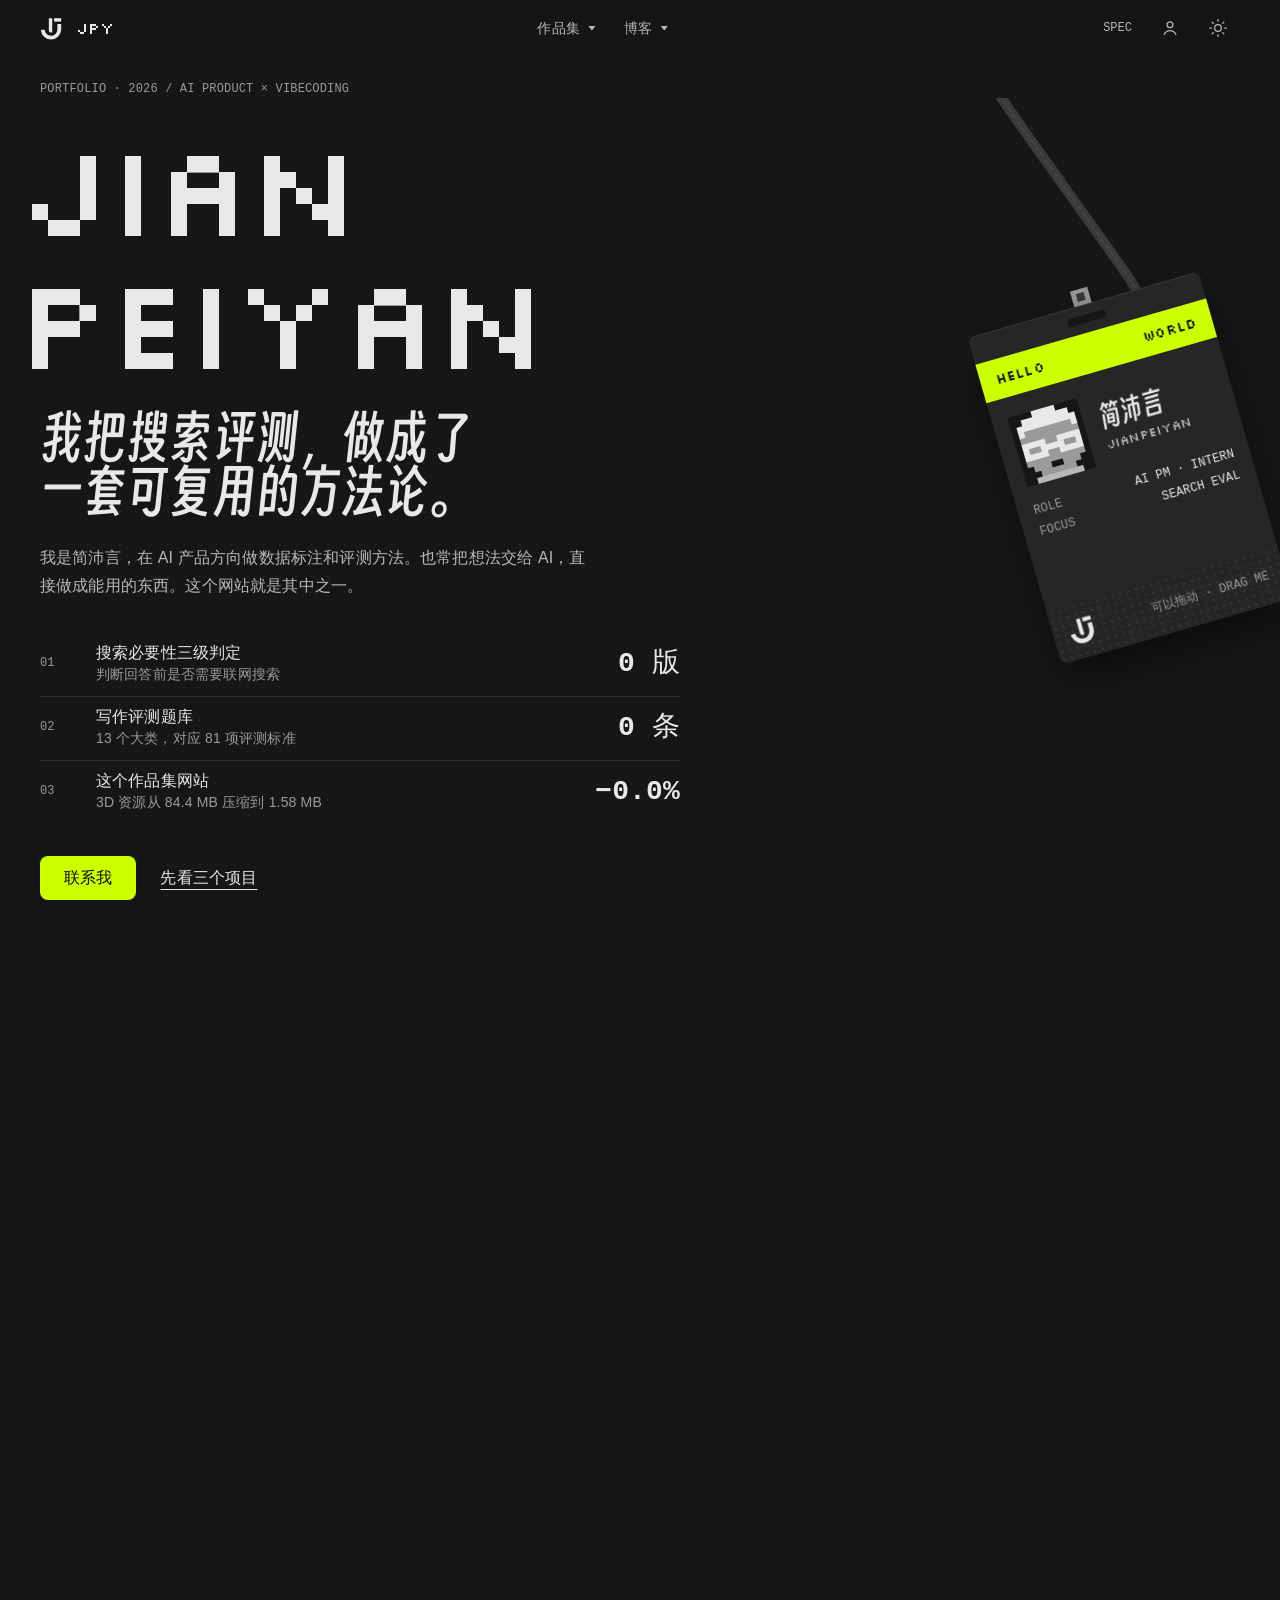
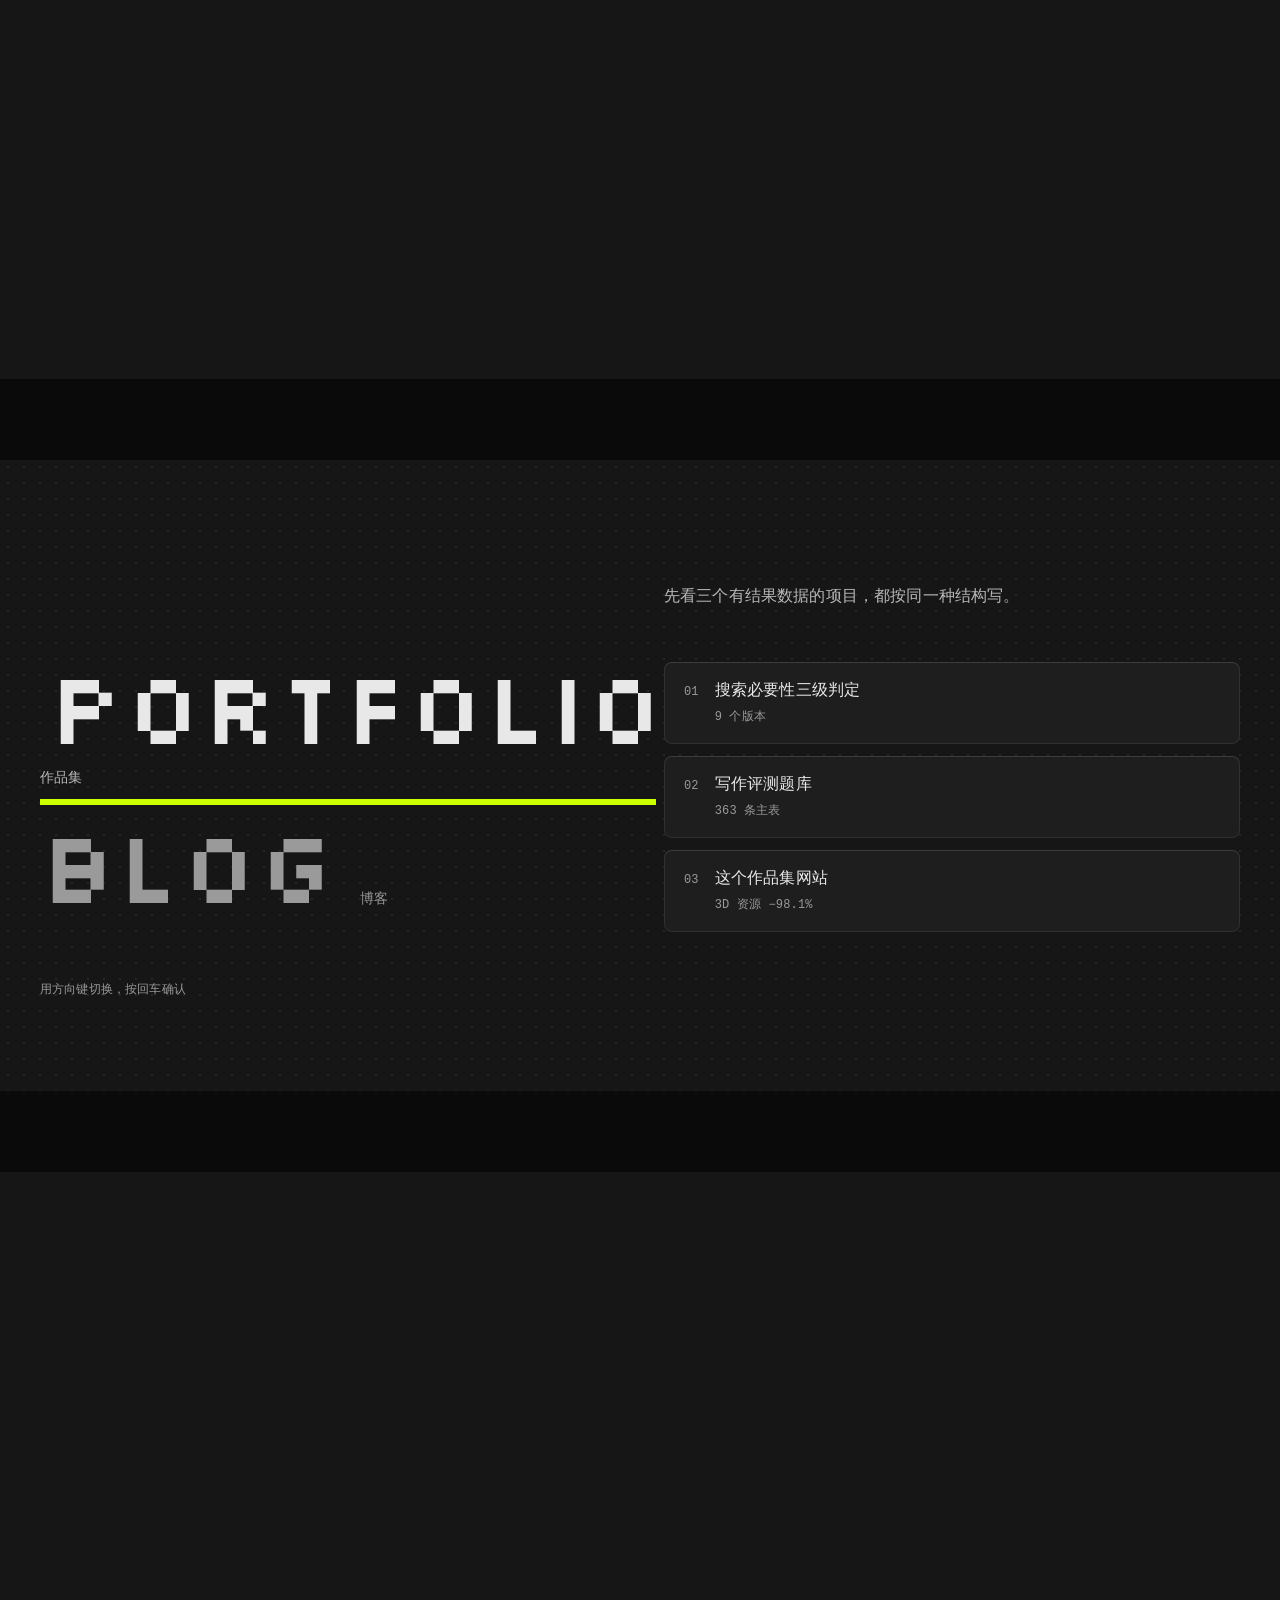
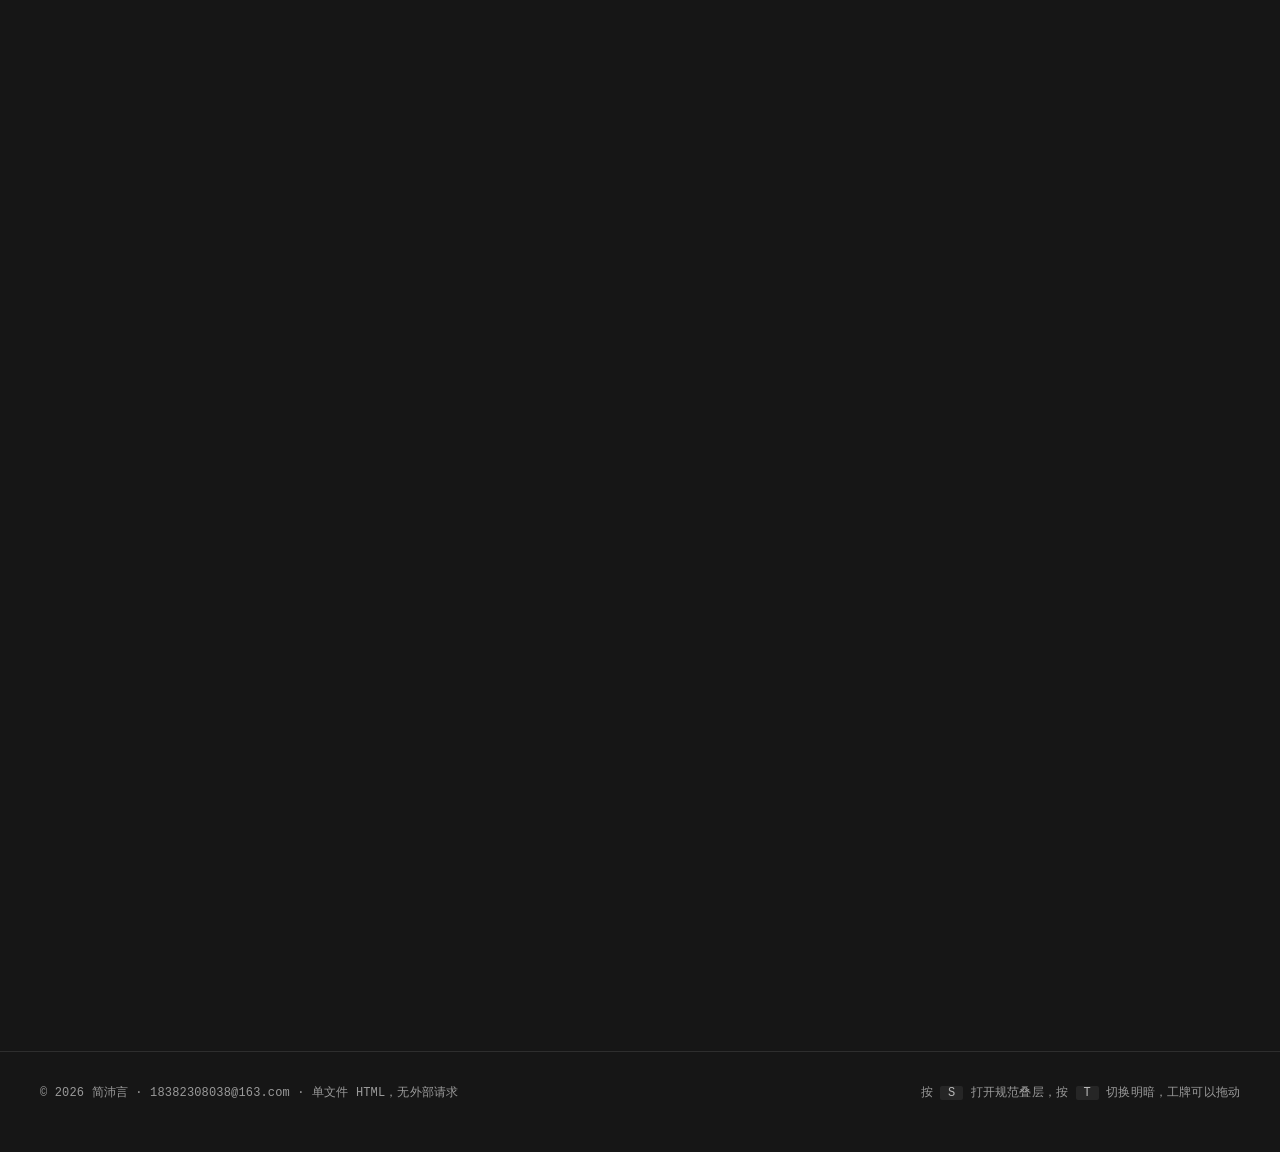
==== commit e3b3f931: "docs(copy): 文案润色 + 版块重排（v15）" ====
--- a/index.html
+++ b/index.html
@@ -7,7 +7,7 @@
 <meta name="description" content="简沛言的作品集：搜索评测方法论、写作评测题库，以及用 AI 一起完成的工程细节。">
 <meta property="og:type" content="website">
 <meta property="og:title" content="简沛言 JIANPEIYAN · AI 产品作品集">
-<meta property="og:description" content="三个带结果数据的项目，一套写法；外加一份真实返工记录。">
+<meta property="og:description" content="三个带结果数据的项目，外加一份真实的返工记录。">
 <meta property="og:url" content="https://qqffgg888.github.io/jpy-portfolio-demo/">
 <link rel="canonical" href="https://qqffgg888.github.io/jpy-portfolio-demo/">
 <meta name="theme-color" content="#161616">
@@ -534,7 +534,7 @@
 <header class="nav" id="nav">
   <div class="wrap nav-in">
     <a class="brand" href="#top" aria-label="简沛言 · 回到顶部" data-spec="--nav-h 56"><svg aria-hidden="true"><use href="#logo"/></svg><span class="px">JPY</span></a>
-    <nav class="links" aria-label="页面导航"><div class="menu"><a class="menu-btn" href="#works">作品</a><div class="menu-pop"><a href="#works"><small>01</small>核心项目</a><a href="#rent"><small>02</small>找房 Agent</a><a href="#xp"><small>03</small>人生日志</a><a href="#ledger"><small>04</small>细节账本</a><a href="#flow"><small>05</small>工作流</a><a href="#contact"><small>06</small>联系</a></div></div><div class="menu"><a class="menu-btn" href="blog/index.html">博客</a><div class="menu-pop"><a href="blog/paper-20260928.html"><small>09.28 · 论文精读</small>Who Wrote This Line? · 古典诗词检测</a><a href="blog/paper-20260925.html"><small>09.25 · 论文精读</small>StoryAlign · 故事生成奖励模型</a><a href="blog/paper-20260922.html"><small>09.22 · 论文精读</small>LegalCiteTrust · 法律报告引用可信度</a><a href="blog/paper-20260919.html"><small>09.19 · 论文精读</small>Auditing Deep Research Writing · 深研报告可信度审计</a><a href="blog/paper-20260916.html"><small>09.16 · 论文精读</small>HoWToBench · 人类级写作能力评测</a><a href="blog/index.html"><small>ALL</small>全部博客</a></div></div></nav>
+    <nav class="links" aria-label="页面导航"><div class="menu"><a class="menu-btn" href="#works">作品集</a><div class="menu-pop"><a href="#xp"><small>01</small>人生日志</a><a href="#works"><small>02</small>核心项目</a><a href="#rent"><small>03</small>找房 Agent</a><a href="#ledger"><small>04</small>细节账本</a><a href="#flow"><small>05</small>工作流</a><a href="#contact"><small>06</small>联系</a></div></div><div class="menu"><a class="menu-btn" href="blog/index.html">博客</a><div class="menu-pop"><a href="blog/paper-20260928.html"><small>09.28 · 论文精读</small>Who Wrote This Line? · 古典诗词检测</a><a href="blog/paper-20260925.html"><small>09.25 · 论文精读</small>StoryAlign · 故事生成奖励模型</a><a href="blog/paper-20260922.html"><small>09.22 · 论文精读</small>LegalCiteTrust · 法律报告引用可信度</a><a href="blog/paper-20260919.html"><small>09.19 · 论文精读</small>Auditing Deep Research Writing · 深研报告可信度审计</a><a href="blog/paper-20260916.html"><small>09.16 · 论文精读</small>HoWToBench · 人类级写作能力评测</a><a href="blog/index.html"><small>ALL</small>全部博客</a></div></div></nav>
     <div class="tools">
       <button class="tbtn" id="specBtn" type="button" aria-pressed="false" title="规范叠层（快捷键 S）">SPEC</button>
       <a class="ibtn" href="login.html" aria-label="登录" title="登录"><svg viewBox="0 0 24 24" aria-hidden="true"><circle cx="12" cy="8" r="3.5"/><path d="M5 20c1.2-3.4 3.8-5 7-5s5.8 1.6 7 5"/></svg></a>
@@ -546,11 +546,11 @@
       </button>
     </div>
   </div>
-  <nav class="drawer" id="drawer" aria-label="移动端导航"><a href="#works">01 · 核心项目</a><a href="#rent">02 · 找房 Agent</a><a href="#xp">03 · 人生日志</a><a href="#ledger">04 · 细节账本</a><a href="#flow">05 · 工作流</a><a href="#contact">06 · 联系</a><p class="eyebrow" style="margin-top:8px">账号</p><a href="login.html">登录</a><a href="blog/index.html">全部论文精读</a><a href="blog/paper-20260928.html">Who Wrote This Line? · 古典诗词检测</a><a href="blog/paper-20260925.html">StoryAlign · 故事生成奖励模型</a><a href="blog/paper-20260922.html">LegalCiteTrust · 法律报告引用可信度</a><a href="blog/paper-20260919.html">Auditing Deep Research Writing · 深研报告可信度审计</a><a href="blog/paper-20260916.html">HoWToBench · 人类级写作能力评测</a></nav>
+  <nav class="drawer" id="drawer" aria-label="移动端导航"><a href="#xp">01 · 人生日志</a><a href="#works">02 · 核心项目</a><a href="#rent">03 · 找房 Agent</a><a href="#ledger">04 · 细节账本</a><a href="#flow">05 · 工作流</a><a href="#contact">06 · 联系</a><p class="eyebrow" style="margin-top:8px">账号</p><a href="login.html">登录</a><a href="blog/index.html">全部论文精读</a><a href="blog/paper-20260928.html">Who Wrote This Line? · 古典诗词检测</a><a href="blog/paper-20260925.html">StoryAlign · 故事生成奖励模型</a><a href="blog/paper-20260922.html">LegalCiteTrust · 法律报告引用可信度</a><a href="blog/paper-20260919.html">Auditing Deep Research Writing · 深研报告可信度审计</a><a href="blog/paper-20260916.html">HoWToBench · 人类级写作能力评测</a></nav>
 </header>
 
 <main id="top">
-<!-- ============ 首屏：30 秒可验证 = 定位 + 3 项目 + 关键数字 + 唯一主动作 ============ -->
+<!-- ============ 首屏：30 秒可验证 = 定位 + 3 项目 + 关键数字 ============ -->
 <section class="hero bleed-box" aria-labelledby="h-hero" data-spec="签名② 不对称出血">
   <div class="wrap hero-grid">
     <div>
@@ -567,7 +567,7 @@
         <li><a href="#w3"><span class="n mono">03</span><span><span class="t">这个作品集网站</span><span class="u">3D 资源从 84.4 MB 压缩到 1.58 MB</span></span><b class="k" data-count data-to="98.1" data-dec="1" data-pre="−" data-suf="%">−98.1%</b></a></li>
       </ol>
       <div class="cta rise" style="--i:4">
-        <a class="btn btn-primary is-accent" href="#contact" data-spec="B1 无描边 · B2 无渐变 · B3 ≤1">约 30 分钟聊聊</a>
+        <a class="btn btn-primary is-accent" href="#contact" data-spec="B1 无描边 · B2 无渐变 · B3 ≤1">联系我</a>
         <a class="btn-text" href="#works">先看三个项目</a>
       </div>
     </div>
@@ -592,187 +592,11 @@
   </div>
 </section>
 
-<!-- ============ 01 项目 ============ -->
-<section class="section" id="works" aria-labelledby="h-works">
-  <div class="wrap">
-    <header class="sec-head reveal">
-      <h2 class="zh-title" id="h-works">三个项目，只回答三个问题。</h2>
-      <p>要解决什么，我做了什么，结果如何。页面上的每个数字，都能追溯到记录。</p>
-    </header>
-
-    <article class="proj reveal" id="w1" data-spec="背景 → 动作 → 结果">
-      <header class="proj-head">
-        <span class="pnum px">01</span>
-        <h3 class="zh-title">搜索必要性三级判定方法论</h3>
-        <ul class="tags"><li>ai</li><li>product</li><li>方法论设计 · 规则修改</li></ul>
-      </header>
-      <div class="proj-grid">
-        <dl class="star">
-          <div><dt>背景</dt><dd>模型在回答之前该不该先联网搜索，团队里一直没有统一的标准，不同的人标注出来的结论经常不一致。</dd></div>
-          <div><dt>我做了什么</dt><dd>我设计了一套三步判断流程：先判断安全性，再判断写作需求，最后判断要不要搜索，把问题分成必须搜索、可搜索可不搜索、不需要搜索三级。为了校准这套标准，我用到了 KANO 五点量表和信息增益（信息增益来自两种做法的对比，不是给单道题打分）。之后又用边界案例和歧义提问做压力测试，检查规则还有没有漏洞。</dd></div>
-          <div class="res"><dt>结果</dt><dd>从 v1 修改到 v4.2，一共 <b data-count data-to="9">9</b> 个版本，规则已经同步给团队。<br><span class="todo">数据整理中 · 标注一致性与规则采纳范围</span></dd></div>
-        </dl>
-        <figure class="viz tilt" data-spec="tilt ≤6deg">
-          <svg viewBox="0 0 480 300" role="img" aria-label="三步判定流程、三级结果与 9 个版本的时间线">
-            <rect class="vz-node" x="8" y="16" width="136" height="56" rx="8"/><text class="vz-m" x="24" y="38">STEP 0</text><text class="vz-z" x="24" y="61">安全</text>
-            <rect class="vz-node" x="172" y="16" width="136" height="56" rx="8"/><text class="vz-m" x="188" y="38">STEP 1</text><text class="vz-z" x="188" y="61">写作</text>
-            <rect class="vz-node" x="336" y="16" width="136" height="56" rx="8"/><text class="vz-m" x="352" y="38">STEP 2</text><text class="vz-z" x="352" y="61">搜索</text>
-            <path class="vz-line" d="M144 44H170M164 39l6 5-6 5"/><path class="vz-line" d="M308 44H334M328 39l6 5-6 5"/>
-            <path class="vz-line" d="M404 72C404 104 76 96 76 126"/><path class="vz-line" d="M404 72C404 104 240 96 240 126"/><path class="vz-line" d="M404 72V126"/>
-            <g class="is-accent"><rect class="vz-pop" x="8" y="128" width="136" height="56" rx="8"/><text class="vz-m vz-on" x="24" y="150" style="fill:var(--on-pop)">LEVEL 3</text><text class="vz-z vz-on" x="24" y="173" style="fill:var(--on-pop)">必须搜</text></g>
-            <rect class="vz-node" x="172" y="128" width="136" height="56" rx="8"/><text class="vz-m" x="188" y="150">LEVEL 2</text><text class="vz-z" x="188" y="173">可搜可不搜</text>
-            <rect class="vz-node" x="336" y="128" width="136" height="56" rx="8"/><text class="vz-m" x="352" y="150">LEVEL 1</text><text class="vz-z" x="352" y="173">无需搜</text>
-            <text class="vz-z2" x="8" y="216">校准：KANO 5 点量表 × 信息增益（对比性结论）</text>
-            <path class="vz-line" d="M16 252H464"/>
-            <g><circle class="vz-dot" cx="16" cy="252" r="5"/><circle class="vz-dot" cx="72" cy="252" r="5"/><circle class="vz-dot" cx="128" cy="252" r="5"/><circle class="vz-dot" cx="184" cy="252" r="5"/><circle class="vz-dot" cx="240" cy="252" r="5"/><circle class="vz-dot" cx="296" cy="252" r="5"/><circle class="vz-dot" cx="352" cy="252" r="5"/><circle class="vz-dot" cx="408" cy="252" r="5"/><circle class="vz-dot last" cx="464" cy="252" r="6"/></g>
-            <text class="vz-m" x="16" y="284">v1</text><text class="vz-m" x="240" y="284" text-anchor="middle">9 版</text><text class="vz-m" x="464" y="284" text-anchor="end">v4.2</text>
-          </svg>
-          <figcaption>判定顺序是固定的：先看安全，再看写作，最后看要不要搜索。</figcaption>
-        </figure>
-      </div>
-    </article>
-
-    <article class="proj alt reveal" id="w2">
-      <header class="proj-head">
-        <span class="pnum px">02</span>
-        <h3 class="zh-title">写作评测题库与定量规则</h3>
-        <ul class="tags"><li>ai</li><li>product</li><li>体系搭建 · 标准对照</li></ul>
-      </header>
-      <div class="proj-grid">
-        <dl class="star">
-          <div><dt>背景</dt><dd>写作类回答的质量过去靠主观打分，同一个回答，不同标注员给出的分数常常不一样。</dd></div>
-          <div><dt>我做了什么</dt><dd>我搭了一套从 13 个大类到 L2、L3 层级的题库映射，逐条对照 81 项评测标准；把评分改成 0、1、2 三档的单维度判断，暂时定不出量化规则的条目就如实标注；再按子问题、引文、答案质量分成三类，用 P0、P1、P2 标记优先级。</dd></div>
-          <div class="res"><dt>结果</dt><dd>建成了 <b data-count data-to="363">363</b> 条的主表和一份偏差清单。<br><span class="todo">数据整理中 · 标注一致性的前后对比</span></dd></div>
-        </dl>
-        <figure class="viz tilt">
-          <svg viewBox="0 0 480 300" role="img" aria-label="题库层级：13 大类、L2、L3、363 条主表；评分 0、1、2 三档，P0 到 P2 分级，对照 81 项标准">
-            <rect class="vz-node" x="164" y="12" width="152" height="44" rx="8"/><text class="vz-z" x="240" y="40" text-anchor="middle">13 大类</text>
-            <rect class="vz-node" x="116" y="68" width="248" height="44" rx="8"/><text class="vz-z" x="240" y="96" text-anchor="middle">L2 子类</text>
-            <rect class="vz-node" x="68" y="124" width="344" height="44" rx="8"/><text class="vz-z" x="240" y="152" text-anchor="middle">L3 细类</text>
-            <g class="is-accent"><rect class="vz-pop" x="20" y="180" width="440" height="52" rx="8"/><text class="vz-z" x="240" y="212" text-anchor="middle" style="fill:var(--on-pop)">363 条主表 + 偏差清单</text></g>
-            <rect class="vz-node" x="20" y="252" width="136" height="32" rx="16"/><text class="vz-m" x="88" y="273" text-anchor="middle" style="fill:var(--color-text-2)">评分 0 / 1 / 2</text>
-            <rect class="vz-node" x="172" y="252" width="136" height="32" rx="16"/><text class="vz-m" x="240" y="273" text-anchor="middle" style="fill:var(--color-text-2)">P0 · P1 · P2</text>
-            <rect class="vz-node" x="324" y="252" width="136" height="32" rx="16"/><text class="vz-m" x="392" y="273" text-anchor="middle" style="fill:var(--color-text-2)">对照 81 项标准</text>
-          </svg>
-          <figcaption>13 个大类一层层往下拆，最后落到可以逐条核对的条目。</figcaption>
-        </figure>
-      </div>
-    </article>
-
-    <article class="proj reveal" id="w3">
-      <header class="proj-head">
-        <span class="pnum px">03</span>
-        <h3 class="zh-title">这个作品集站本身</h3>
-        <ul class="tags"><li>design</li><li>ai</li><li>规范 · 构建 · 验收</li></ul>
-      </header>
-      <div class="proj-grid">
-        <dl class="star">
-          <div><dt>背景</dt><dd>这个作品集要给 AI 产品方向的面试官看：既要在 30 秒内看完重点，也得能证明我真的能把东西做出来。</dd></div>
-          <div><dt>我做了什么</dt><dd>15 份设计规范和一个自检脚本先落地，再让 AI 按规范生成页面；3D 模型、LOGO、配色的每一处改动，都用真实浏览器渲染验证，或用实算数值核对，不靠目测。</dd></div>
-          <div class="res"><dt>结果</dt><dd>3D 模型从 <b>84.4 MB 压缩到 1.58 MB</b>；LOGO 矢量化的保真度（IoU）从 <b>0.7982 提升到 0.9103</b>；暗色荧光块上的文字对比度从 <b>1.12:1 提升到 16.71:1</b>。</dd></div>
-        </dl>
-        <figure class="viz tilt">
-          <div class="bars" id="bars">
-            <div class="bgroup"><p class="bt mono">3D 模型体积（越短越好）</p>
-              <div class="brow"><span>原始 GLB</span><b>84.4 MB</b><div class="bar"><i style="--w:100%"></i></div></div>
-              <div class="brow"><span>meshopt + webp</span><b>1.58 MB</b><div class="bar"><i class="pop is-accent" style="--w:1.87%"></i></div></div>
-            </div>
-            <div class="bgroup"><p class="bt mono">LOGO 矢量化保真 IoU（越长越好）</p>
-              <div class="brow"><span>圆头描边 round</span><b>0.7982</b><div class="bar"><i style="--w:79.82%"></i></div></div>
-              <div class="brow"><span>方切描边 butt</span><b>0.9103</b><div class="bar"><i class="hi" style="--w:91.03%"></i></div></div>
-            </div>
-            <div class="bgroup"><p class="bt mono">暗色荧光块字色对比度（满格 21:1）</p>
-              <div class="brow"><span>复用正文色</span><b>1.12:1</b><div class="bar"><i style="--w:5.33%"></i></div></div>
-              <div class="brow"><span>--on-pop 令牌</span><b>16.71:1</b><div class="bar"><i class="hi" style="--w:79.57%"></i></div></div>
-            </div>
-          </div>
-          <figcaption>三组数字都来自这个网站的返工记录，可以复现。</figcaption>
-        </figure>
-      </div>
-    </article>
-  </div>
-</section>
-
-
-<!-- ============ 02 找房 Agent（city-rental-hunt v4） ============ -->
-<section class="section" id="rent" aria-labelledby="h-rent" style="background:var(--color-surface)">
-  <div class="wrap">
-    <header class="sec-head reveal">
-      <h2 class="zh-title" id="h-rent">找房，先圈出通勤范围，再去问人。</h2>
-      <p>一个帮我找房的助手：先按通勤时间圈定能住的范围，再去小红书的点点 AI 里打听真实房源，最后整理成报告。真正难的是第一步，范围怎么定。</p>
-    </header>
-
-    <div class="rh-grid reveal">
-      <figure class="rh-map" data-spec="站跳式传播 · 轨 A">
-        <canvas id="rhMap" role="img" aria-label="示意城市：6 条公交线的有序站点上传播可达时间，圈出可达范围并统计圈内小区"></canvas>
-        <figcaption>这是一张示意地图，数据由固定种子的随机数生成，不是真实城市。</figcaption>
-      </figure>
-      <div class="rh-side">
-        <p class="rh-q">与其一个小算一个小区到公司要多久，<br>不如沿着公交线路先把可达范围推出来。</p>
-        <div class="rh-range">
-          <label for="rhT"><span>通勤时间预算（公交）</span><output id="rhTo" for="rhT">30 分钟</output></label>
-          <input type="range" id="rhT" min="20" max="40" step="1" value="30">
-        </div>
-        <dl class="rh-read">
-          <div><dt>可达站点数</dt><dd id="rhS">0</dd></div>
-          <div><dt>圈内小区</dt><dd id="rhH">0 / 140</dd></div>
-          <div><dt>逐个小区计算路径</dt><dd id="rhC1">140 次</dd></div>
-          <div><dt>先定范围再取小区（示意）</dt><dd id="rhC2">—</dd></div>
-        </dl>
-        <p class="rh-note">每条线路只需要调用一次 <code class="mono">bus/linename</code>，拿到这条线路上站点的顺序，然后按站点依次累加乘车时间，换乘的地方加上等待时间，下车之后再补一小段步行时间。把这些范围拼起来，就是通勤能够到达的区域。这样做的成本只和线路数量、站点数量有关，<b>不会随着全城小区数量增加而上升</b>；范围确定以后，再用 <code class="mono">place/polygon</code> 把区域内的小区取出来。</p>
-      </div>
-    </div>
-
-    <div class="rh-sub reveal" style="margin-top:32px">
-      <h3 class="zh-title">每一层都想好了出问题怎么办。</h3>
-      <p>点几下按钮，看通勤圈层会退到哪条备用轨道。有一条规矩我从没破过：取不到的数据一律标注为 unknown，不做推测。</p>
-    </div>
-    <div class="rh-grid b">
-      <ol class="layers reveal">
-        <li class="layer"><span class="ln mono">L0</span><b>需求层 · 归一化</b><p>城市、上班地点、交通方式、时间预算、租金区间和户型；硬性条件、软性偏好、否决项分开保存。</p></li>
-        <li class="layer" data-spec="L1 四轨道"><span class="ln mono">L1</span><b>通勤圈层 · 高德引擎</b><p>四条轨道按顺序降级使用：</p>
-          <div class="tracks" id="tracks">
-            <div class="track" data-k="A"><span class="tk px">A</span><span class="tt">沿站点推演<small>用线路接口返回的站点顺序，逐站向外推演可达时间</small></span><span class="ts">—</span></div>
-            <div class="track wait" data-k="B"><span class="tk px">B</span><span class="tt">直接取等时圈<small>reachcircle 接口，官方没有公开文档</small></span><span class="ts">待验证</span></div>
-            <div class="track" data-k="C"><span class="tk px">C</span><span class="tt">批量计算<small>高德没有距离矩阵接口，改成多起点对单目的地批量计算</small></span><span class="ts">—</span></div>
-            <div class="track" data-k="D"><span class="tk px">D</span><span class="tt">保底方案<small>请用户直接指定片区，通勤时间全部标注为 unknown</small></span><span class="ts">—</span></div>
-          </div>
-        </li>
-        <li class="layer"><span class="ln mono">L2</span><b>检索层 · 关键词与社媒</b><p>关键词分成广撒网、条件收敛、成交信号三档，优先在小红书检索。提问分两轮：第一轮只问有没有，确认有的再追问详细信息；每 3 个小区分为一组。</p></li>
-        <li class="layer"><span class="ln mono">L3</span><b>分级层 · 证据判断</b><p>从每套房源里提取 13 个字段，缺失的标注为 unknown；发布时间分成 A、B、C、D 四档；再扫描 7 条风险信号；最后把结果分成保留、待定、放弃三类。</p></li>
-        <li class="layer"><span class="ln mono">L4</span><b>产出层 · 报告与导出</b><p>输出汇总表、分布统计和优先推荐的线索，另外附一份待核实清单，可以导出为 CSV 文件。</p></li>
-      </ol>
-      <div class="reveal" style="--i:1">
-        <div class="faults" role="group" aria-label="模拟故障">
-          <button class="tbtn" type="button" aria-pressed="false" data-f="line">linename 配额耗尽</button>
-          <button class="tbtn" type="button" aria-pressed="false" data-f="key">没有高德 Key</button>
-          <button class="tbtn" type="button" aria-pressed="false" data-f="reach">reachcircle 实测通过</button>
-        </div>
-        <p class="rh-out" id="rhOut" aria-live="polite"></p>
-        <ul class="nos">
-          <li class="no"><span class="lg-n mono">N1</span><h4>用网页搜索代替通勤圈</h4><p>我做了三轮实测，三条硬性约束里有两条不成立。两种办法的调用次数几乎一样，但能拿到的候选小区差了 7 倍。</p><p class="delta"><s>~40 个候选 / 80 次</s><i aria-hidden="true">→</i><b>300 个 / 78 次</b></p></li>
-          <li class="no"><span class="lg-n mono">N2</span><h4>用 UFO² 代替 Windows-MCP 操作点点 AI</h4><p>UFO² 的画中画模式走远程桌面回环，会改变显卡指纹，它在交互上占到的优势，恰好是风控上失去的；而且它无法读取网页的 DOM 结构。最后我选了 Windows-MCP：在保持真实登录状态的 Edge 浏览器上，一次提取出 116 个文本节点，用时 7.8 秒。</p></li>
-          <li class="no"><span class="lg-n mono">N3</span><h4>写脚本直接抓取小红书</h4><p>请求需要携带 4 个签名参数，算法大约每 4 到 6 周更换一次。更关键的是，这条路越过了我给自己划的红线：必须使用真实浏览器、人工登录、按真人的节奏操作，每轮间隔不少于 60 到 90 秒，灰度阶段每天不超过 8 轮。</p></li>
-        </ul>
-      </div>
-    </div>
-
-    <div class="rh-sub reveal">
-      <h3 class="zh-title">没测过，就不算通过。</h3>
-      <p>从 v1 改到 v4，常驻上下文由 7,128B 压到 2,733B，减少 54%。途中还纠正了两个流传很广的配额说法：基础搜索服务每月只有 5,000 次，公交策略官方只提供了 5 种。下一步要验证的是：</p>
-      <div class="rh-open">
-        <span class="todo">linename 的真实日配额</span><span class="todo">reachcircle 是否可用</span><span class="todo">distance 是否包含路况</span><span class="todo">点点 AI 的回答里有没有笔记链接</span><span class="todo">连续提问会不会触发风控</span>
-      </div>
-    </div>
-  </div>
-</section>
-
-
-<!-- ============ 人生日志（CHANGELOG） ============ -->
+<!-- ============ 01 人生日志（经历时间线） ============ -->
 <section class="section" id="xp" aria-labelledby="h-xp">
   <div class="wrap">
     <header class="sec-head reveal">
-      <h2 class="zh-title" id="h-xp">人生日志，持续更新。</h2>
+      <h2 class="zh-title" id="h-xp">人生日志 · 持续更新</h2>
       <p>建筑学硕士，现在做 AI 产品。时间线从现在往回翻，点开每一条看证据。</p>
     </header>
     <ol class="xp-line" aria-label="经历时间线">
@@ -786,7 +610,7 @@
           <span class="xp-role">AI 搜索评测产品经理</span>
         </button>
         <div class="xp-body"><div>
-          <p>给 AI 搜索与写作建评测标尺：沿意图理解、子问题拆解、检索召回、信源引用、内容生成五环设计评测方案，用 GSB 对比定位与竞品的差距，驱动模型定向优化，目标场景负反馈率显著下降。</p>
+          <p>给 AI 搜索与写作建评测标尺：按意图理解、子问题拆解、检索召回、信源引用、内容生成五步设计评测方案，用 GSB 对比定位与竞品的差距，推动模型做了针对性优化，目标场景的负反馈率降了下来。</p>
           <ul class="xp-chips"><li>搜索评测</li><li>LLM-as-a-Judge</li><li>金标准集</li><li>低代码评测 pipeline</li></ul>
         </div></div>
       </li>
@@ -841,7 +665,7 @@
           <span class="xp-role">产品视角主理（项目）</span>
         </button>
         <div class="xp-body"><div>
-          <p>主导 30+ 款 AI 产品测评，从 0 到 1 建成机评加人评的双重体系，沉淀标准化评测方法论。</p>
+          <p>主导 30+ 款 AI 产品测评，从 0 到 1 建成机评加人评的双重体系，整理成一份标准化的评测方法。</p>
           <ul class="xp-chips"><li>30+ 产品</li><li>机评 + 人评</li><li>方法论</li></ul>
         </div></div>
       </li>
@@ -852,7 +676,7 @@
           <span class="xp-role">本科：西北工业大学 · 建筑学</span>
         </button>
         <div class="xp-body"><div>
-          <p>硕士在读，GPA 3.5，一等奖学金；本科前 10%，陕西省实体空间搭建竞赛三等奖。空间的训练给了我排版、材质与光的直觉，现在全部用在这个网页上。</p>
+          <p>硕士在读，GPA 3.5，一等奖学金；本科前 10%，陕西省实体空间搭建竞赛三等奖。空间的训练给了我排版、材质与光的直觉，这个网页用上了不少。</p>
           <ul class="xp-chips"><li>985 × 2</li><li>一等奖学金</li><li>前 10%</li></ul>
         </div></div>
       </li>
@@ -864,12 +688,188 @@
   </div>
 </section>
 
-<!-- ============ 03 细节账本 ============ -->
+<!-- ============ 02 核心项目 ============ -->
+<section class="section" id="works" aria-labelledby="h-works">
+  <div class="wrap">
+    <header class="sec-head reveal">
+      <h2 class="zh-title" id="h-works">三个核心项目</h2>
+      <p>要解决什么，我做了什么，结果如何。页面上的每个数字，都能追溯到记录。</p>
+    </header>
+
+    <article class="proj reveal" id="w1" data-spec="背景 → 动作 → 结果">
+      <header class="proj-head">
+        <span class="pnum px">01</span>
+        <h3 class="zh-title">搜索必要性三级判定方法论</h3>
+        <ul class="tags"><li>ai</li><li>product</li><li>方法论设计 · 规则修改</li></ul>
+      </header>
+      <div class="proj-grid">
+        <dl class="star">
+          <div><dt>背景</dt><dd>模型在回答之前该不该先联网搜索，团队里一直没有统一的标准，不同的人标注出来的结论经常不一致。</dd></div>
+          <div><dt>我做了什么</dt><dd>我设计了一套三步判断流程：先判断安全性，再判断写作需求，最后判断要不要搜索，把问题分成必须搜索、可搜索可不搜索、不需要搜索三级。为了校准这套标准，我用到了 KANO 五点量表和信息增益（信息增益来自两种做法的对比，不是给单道题打分）。之后又用边界案例和歧义提问做压力测试，检查规则还有没有漏洞。</dd></div>
+          <div class="res"><dt>结果</dt><dd>从 v1 修改到 v4.2，一共 <b data-count data-to="9">9</b> 个版本，规则已经同步给团队。<br><span class="todo">数据整理中 · 标注一致性与规则采纳范围</span></dd></div>
+        </dl>
+        <figure class="viz tilt" data-spec="tilt ≤6deg">
+          <svg viewBox="0 0 480 300" role="img" aria-label="三步判定流程、三级结果与 9 个版本的时间线">
+            <rect class="vz-node" x="8" y="16" width="136" height="56" rx="8"/><text class="vz-m" x="24" y="38">STEP 0</text><text class="vz-z" x="24" y="61">安全</text>
+            <rect class="vz-node" x="172" y="16" width="136" height="56" rx="8"/><text class="vz-m" x="188" y="38">STEP 1</text><text class="vz-z" x="188" y="61">写作</text>
+            <rect class="vz-node" x="336" y="16" width="136" height="56" rx="8"/><text class="vz-m" x="352" y="38">STEP 2</text><text class="vz-z" x="352" y="61">搜索</text>
+            <path class="vz-line" d="M144 44H170M164 39l6 5-6 5"/><path class="vz-line" d="M308 44H334M328 39l6 5-6 5"/>
+            <path class="vz-line" d="M404 72C404 104 76 96 76 126"/><path class="vz-line" d="M404 72C404 104 240 96 240 126"/><path class="vz-line" d="M404 72V126"/>
+            <g class="is-accent"><rect class="vz-pop" x="8" y="128" width="136" height="56" rx="8"/><text class="vz-m vz-on" x="24" y="150" style="fill:var(--on-pop)">LEVEL 3</text><text class="vz-z vz-on" x="24" y="173" style="fill:var(--on-pop)">必须搜</text></g>
+            <rect class="vz-node" x="172" y="128" width="136" height="56" rx="8"/><text class="vz-m" x="188" y="150">LEVEL 2</text><text class="vz-z" x="188" y="173">可搜可不搜</text>
+            <rect class="vz-node" x="336" y="128" width="136" height="56" rx="8"/><text class="vz-m" x="352" y="150">LEVEL 1</text><text class="vz-z" x="352" y="173">无需搜</text>
+            <text class="vz-z2" x="8" y="216">校准：KANO 5 点量表 × 信息增益（对比性结论）</text>
+            <path class="vz-line" d="M16 252H464"/>
+            <g><circle class="vz-dot" cx="16" cy="252" r="5"/><circle class="vz-dot" cx="72" cy="252" r="5"/><circle class="vz-dot" cx="128" cy="252" r="5"/><circle class="vz-dot" cx="184" cy="252" r="5"/><circle class="vz-dot" cx="240" cy="252" r="5"/><circle class="vz-dot" cx="296" cy="252" r="5"/><circle class="vz-dot" cx="352" cy="252" r="5"/><circle class="vz-dot" cx="408" cy="252" r="5"/><circle class="vz-dot last" cx="464" cy="252" r="6"/></g>
+            <text class="vz-m" x="16" y="284">v1</text><text class="vz-m" x="240" y="284" text-anchor="middle">9 版</text><text class="vz-m" x="464" y="284" text-anchor="end">v4.2</text>
+          </svg>
+          <figcaption>判定顺序：先看安全，再看写作，最后看要不要搜索。</figcaption>
+        </figure>
+      </div>
+    </article>
+
+    <article class="proj alt reveal" id="w2">
+      <header class="proj-head">
+        <span class="pnum px">02</span>
+        <h3 class="zh-title">写作评测题库与定量规则</h3>
+        <ul class="tags"><li>ai</li><li>product</li><li>体系搭建 · 标准对照</li></ul>
+      </header>
+      <div class="proj-grid">
+        <dl class="star">
+          <div><dt>背景</dt><dd>写作类回答的质量过去靠主观打分，同一个回答，不同标注员给出的分数常常不一样。</dd></div>
+          <div><dt>我做了什么</dt><dd>我搭了一套从 13 个大类到 L2、L3 层级的题库映射，逐条对照 81 项评测标准；把评分改成 0、1、2 三档的单维度判断，暂时定不出量化规则的条目就如实标注；再按子问题、引文、答案质量分成三类，用 P0、P1、P2 标记优先级。</dd></div>
+          <div class="res"><dt>结果</dt><dd>建成了 <b data-count data-to="363">363</b> 条的主表和一份偏差清单。<br><span class="todo">数据整理中 · 标注一致性的前后对比</span></dd></div>
+        </dl>
+        <figure class="viz tilt">
+          <svg viewBox="0 0 480 300" role="img" aria-label="题库层级：13 大类、L2、L3、363 条主表；评分 0、1、2 三档，P0 到 P2 分级，对照 81 项标准">
+            <rect class="vz-node" x="164" y="12" width="152" height="44" rx="8"/><text class="vz-z" x="240" y="40" text-anchor="middle">13 大类</text>
+            <rect class="vz-node" x="116" y="68" width="248" height="44" rx="8"/><text class="vz-z" x="240" y="96" text-anchor="middle">L2 子类</text>
+            <rect class="vz-node" x="68" y="124" width="344" height="44" rx="8"/><text class="vz-z" x="240" y="152" text-anchor="middle">L3 细类</text>
+            <g class="is-accent"><rect class="vz-pop" x="20" y="180" width="440" height="52" rx="8"/><text class="vz-z" x="240" y="212" text-anchor="middle" style="fill:var(--on-pop)">363 条主表 + 偏差清单</text></g>
+            <rect class="vz-node" x="20" y="252" width="136" height="32" rx="16"/><text class="vz-m" x="88" y="273" text-anchor="middle" style="fill:var(--color-text-2)">评分 0 / 1 / 2</text>
+            <rect class="vz-node" x="172" y="252" width="136" height="32" rx="16"/><text class="vz-m" x="240" y="273" text-anchor="middle" style="fill:var(--color-text-2)">P0 · P1 · P2</text>
+            <rect class="vz-node" x="324" y="252" width="136" height="32" rx="16"/><text class="vz-m" x="392" y="273" text-anchor="middle" style="fill:var(--color-text-2)">对照 81 项标准</text>
+          </svg>
+          <figcaption>13 个大类一层层往下拆，最后落到可以逐条核对的条目。</figcaption>
+        </figure>
+      </div>
+    </article>
+
+    <article class="proj reveal" id="w3">
+      <header class="proj-head">
+        <span class="pnum px">03</span>
+        <h3 class="zh-title">这个作品集站本身</h3>
+        <ul class="tags"><li>design</li><li>ai</li><li>规范 · 构建 · 验收</li></ul>
+      </header>
+      <div class="proj-grid">
+        <dl class="star">
+          <div><dt>背景</dt><dd>这个作品集是给 AI 产品方向的面试官看的：30 秒能看完重点，也能看出东西是我自己做的。</dd></div>
+          <div><dt>我做了什么</dt><dd>15 份设计规范和一个自检脚本先落地，再让 AI 按规范生成页面；3D 模型、LOGO、配色的每一处改动，都用真实浏览器渲染验证，或用实算数值核对，不靠目测。</dd></div>
+          <div class="res"><dt>结果</dt><dd>3D 模型从 <b>84.4 MB 压缩到 1.58 MB</b>；LOGO 矢量化的保真度（IoU）从 <b>0.7982 提升到 0.9103</b>；暗色荧光块上的文字对比度从 <b>1.12:1 提升到 16.71:1</b>。</dd></div>
+        </dl>
+        <figure class="viz tilt">
+          <div class="bars" id="bars">
+            <div class="bgroup"><p class="bt mono">3D 模型体积（越短越好）</p>
+              <div class="brow"><span>原始 GLB</span><b>84.4 MB</b><div class="bar"><i style="--w:100%"></i></div></div>
+              <div class="brow"><span>meshopt + webp</span><b>1.58 MB</b><div class="bar"><i class="pop is-accent" style="--w:1.87%"></i></div></div>
+            </div>
+            <div class="bgroup"><p class="bt mono">LOGO 矢量化保真 IoU（越长越好）</p>
+              <div class="brow"><span>圆头描边 round</span><b>0.7982</b><div class="bar"><i style="--w:79.82%"></i></div></div>
+              <div class="brow"><span>方切描边 butt</span><b>0.9103</b><div class="bar"><i class="hi" style="--w:91.03%"></i></div></div>
+            </div>
+            <div class="bgroup"><p class="bt mono">暗色荧光块字色对比度（满格 21:1）</p>
+              <div class="brow"><span>复用正文色</span><b>1.12:1</b><div class="bar"><i style="--w:5.33%"></i></div></div>
+              <div class="brow"><span>--on-pop 令牌</span><b>16.71:1</b><div class="bar"><i class="hi" style="--w:79.57%"></i></div></div>
+            </div>
+          </div>
+          <figcaption>三组数字都来自这个网站的返工记录，可以复现。</figcaption>
+        </figure>
+      </div>
+    </article>
+  </div>
+</section>
+
+
+<!-- ============ 03 找房 Agent（city-rental-hunt v4） ============ -->
+<section class="section" id="rent" aria-labelledby="h-rent" style="background:var(--color-surface)">
+  <div class="wrap">
+    <header class="sec-head reveal">
+      <h2 class="zh-title" id="h-rent">找房 Agent：通勤范围优先</h2>
+      <p>一个帮我找房的助手：先按通勤时间圈定能住的范围，再去小红书的点点 AI 里打听真实房源，最后整理成报告。真正难的是第一步，范围怎么定。</p>
+    </header>
+
+    <div class="rh-grid reveal">
+      <figure class="rh-map" data-spec="站跳式传播 · 轨 A">
+        <canvas id="rhMap" role="img" aria-label="示意城市：6 条公交线的有序站点上传播可达时间，圈出可达范围并统计圈内小区"></canvas>
+        <figcaption>这是一张示意地图，数据由固定种子的随机数生成，不是真实城市。</figcaption>
+      </figure>
+      <div class="rh-side">
+        <p class="rh-q">沿公交线路推演可达范围</p>
+        <div class="rh-range">
+          <label for="rhT"><span>通勤时间预算（公交）</span><output id="rhTo" for="rhT">30 分钟</output></label>
+          <input type="range" id="rhT" min="20" max="40" step="1" value="30">
+        </div>
+        <dl class="rh-read">
+          <div><dt>可达站点数</dt><dd id="rhS">0</dd></div>
+          <div><dt>圈内小区</dt><dd id="rhH">0 / 140</dd></div>
+          <div><dt>逐个小区计算路径</dt><dd id="rhC1">140 次</dd></div>
+          <div><dt>先定范围再取小区（示意）</dt><dd id="rhC2">—</dd></div>
+        </dl>
+        <p class="rh-note">每条线路只需要调用一次 <code class="mono">bus/linename</code>，拿到这条线路上站点的顺序，然后按站点依次累加乘车时间，换乘的地方加上等待时间，下车之后再补一小段步行时间。把这些范围拼起来，就是通勤能够到达的区域。这样做的成本只和线路数量、站点数量有关，<b>不会随着全城小区数量增加而上升</b>；范围确定以后，再用 <code class="mono">place/polygon</code> 把区域内的小区取出来。</p>
+      </div>
+    </div>
+
+    <div class="rh-sub reveal" style="margin-top:32px">
+      <h3 class="zh-title">分层与降级设计</h3>
+      <p>点几下按钮，看通勤圈层会退到哪条备用轨道。数据取不到就标 unknown，不猜。</p>
+    </div>
+    <div class="rh-grid b">
+      <ol class="layers reveal">
+        <li class="layer"><span class="ln mono">L0</span><b>需求层 · 归一化</b><p>城市、上班地点、交通方式、时间预算、租金区间和户型；硬性条件、软性偏好、否决项分开保存。</p></li>
+        <li class="layer" data-spec="L1 四轨道"><span class="ln mono">L1</span><b>通勤圈层 · 高德引擎</b><p>四条轨道按顺序降级使用：</p>
+          <div class="tracks" id="tracks">
+            <div class="track" data-k="A"><span class="tk px">A</span><span class="tt">沿站点推演<small>用线路接口返回的站点顺序，逐站向外推演可达时间</small></span><span class="ts">—</span></div>
+            <div class="track wait" data-k="B"><span class="tk px">B</span><span class="tt">直接取等时圈<small>reachcircle 接口，官方没有公开文档</small></span><span class="ts">待验证</span></div>
+            <div class="track" data-k="C"><span class="tk px">C</span><span class="tt">批量计算<small>高德没有距离矩阵接口，改成多起点对单目的地批量计算</small></span><span class="ts">—</span></div>
+            <div class="track" data-k="D"><span class="tk px">D</span><span class="tt">保底方案<small>请用户直接指定片区，通勤时间全部标注为 unknown</small></span><span class="ts">—</span></div>
+          </div>
+        </li>
+        <li class="layer"><span class="ln mono">L2</span><b>检索层 · 关键词与社媒</b><p>关键词分成广撒网、条件收敛、成交信号三档，优先在小红书检索。提问分两轮：第一轮只问有没有，确认有的再追问详细信息；每 3 个小区分为一组。</p></li>
+        <li class="layer"><span class="ln mono">L3</span><b>分级层 · 证据判断</b><p>从每套房源里提取 13 个字段，缺失的标注为 unknown；发布时间分成 A、B、C、D 四档；再扫描 7 条风险信号；最后把结果分成保留、待定、放弃三类。</p></li>
+        <li class="layer"><span class="ln mono">L4</span><b>产出层 · 报告与导出</b><p>输出汇总表、分布统计和优先推荐的线索，另外附一份待核实清单，可以导出为 CSV 文件。</p></li>
+      </ol>
+      <div class="reveal" style="--i:1">
+        <div class="faults" role="group" aria-label="模拟故障">
+          <button class="tbtn" type="button" aria-pressed="false" data-f="line">linename 配额耗尽</button>
+          <button class="tbtn" type="button" aria-pressed="false" data-f="key">没有高德 Key</button>
+          <button class="tbtn" type="button" aria-pressed="false" data-f="reach">reachcircle 实测通过</button>
+        </div>
+        <p class="rh-out" id="rhOut" aria-live="polite"></p>
+        <ul class="nos">
+          <li class="no"><span class="lg-n mono">N1</span><h4>用网页搜索代替通勤圈</h4><p>我做了三轮实测，三条硬性约束里有两条不成立。两种办法的调用次数几乎一样，但能拿到的候选小区差了 7 倍。</p><p class="delta"><s>~40 个候选 / 80 次</s><i aria-hidden="true">→</i><b>300 个 / 78 次</b></p></li>
+          <li class="no"><span class="lg-n mono">N2</span><h4>用 UFO² 代替 Windows-MCP 操作点点 AI</h4><p>UFO² 的画中画模式走远程桌面回环，会改变显卡指纹，它在交互上占到的优势，恰好是风控上失去的；而且它无法读取网页的 DOM 结构。最后我选了 Windows-MCP：在保持真实登录状态的 Edge 浏览器上，一次提取出 116 个文本节点，用时 7.8 秒。</p></li>
+          <li class="no"><span class="lg-n mono">N3</span><h4>写脚本直接抓取小红书</h4><p>请求需要携带 4 个签名参数，算法大约每 4 到 6 周更换一次。更关键的是，这条路越过了我给自己划的红线：必须使用真实浏览器、人工登录、按真人的节奏操作，每轮间隔不少于 60 到 90 秒，灰度阶段每天不超过 8 轮。</p></li>
+        </ul>
+      </div>
+    </div>
+
+    <div class="rh-sub reveal">
+      <h3 class="zh-title">实测结果与待验证项</h3>
+      <p>从 v1 改到 v4，常驻上下文由 7,128B 压到 2,733B，减少 54%。途中还纠正了两个常见的配额说法：基础搜索服务每月只有 5,000 次，公交策略官方只提供了 5 种。下一步要验证的是：</p>
+      <div class="rh-open">
+        <span class="todo">linename 的真实日配额</span><span class="todo">reachcircle 是否可用</span><span class="todo">distance 是否包含路况</span><span class="todo">点点 AI 的回答里有没有笔记链接</span><span class="todo">连续提问会不会触发风控</span>
+      </div>
+    </div>
+  </div>
+</section>
+
+
+<!-- ============ 04 细节账本 · 返工记录 ============ -->
 <section class="section" id="ledger" aria-labelledby="h-ledger" style="background:var(--color-surface)">
   <div class="wrap">
     <header class="sec-head reveal">
-      <h2 class="zh-title" id="h-ledger">返工记录：改了什么，为什么改</h2>
-      <p>用 AI 写代码，快不算本事。能看出哪里不对，再用可以复现的方法证明改对了，才算。这七条都来自这个网站的真实返工。</p>
+      <h2 class="zh-title" id="h-ledger">返工记录</h2>
+      <p>用 AI 写代码，快是快了，难的是看出哪里不对，再用能复现的方法证明改对了。这七条都来自这个网站的真实返工，每条都写清了改了什么、为什么改。</p>
     </header>
     <div class="ledger-grid">
       <div class="specimen reveal">
@@ -917,11 +917,11 @@
   </div>
 </section>
 
-<!-- ============ 03 工作流 ============ -->
+<!-- ============ 05 工作流 ============ -->
 <section class="section" id="flow" aria-labelledby="h-flow">
   <div class="wrap">
     <header class="sec-head reveal">
-      <h2 class="zh-title" id="h-flow">我是怎么和 AI 一起工作的</h2>
+      <h2 class="zh-title" id="h-flow">与 AI 协作的工作流</h2>
       <p>我更信一套有检查点的流程：先写清规范，做完就验收，每一步都留下记录。</p>
     </header>
     <div class="flow-track reveal" id="flowTrack" aria-hidden="true"><i class="flow-dot is-accent"></i></div>
@@ -935,7 +935,7 @@
   </div>
 </section>
 
-<!-- ============ 04 选择页（RE6 灵感 · 局部 ink） ============ -->
+<!-- ============ 选择页（RE6 灵感 · 局部 ink） ============ -->
 <section class="cinema" id="select" data-scheme="ink" aria-labelledby="h-sel" data-spec="局部 data-scheme=ink">
   <div class="lb" aria-hidden="true"></div>
   <div class="wrap sel-in">
@@ -959,7 +959,7 @@
   <div class="lb" aria-hidden="true"></div>
 </section>
 
-<!-- ============ 05 更多 ============ -->
+<!-- ============ 更多作品与博客 ============ -->
 <section class="section" id="more" aria-label="更多作品与博客">
   <div class="wrap more-grid">
     <div class="reveal">
@@ -980,14 +980,13 @@
   </div>
 </section>
 
-<!-- ============ 06 联系：唯一主动作 ============ -->
+<!-- ============ 06 联系 ============ -->
 <section class="section contact bleed-box" id="contact" aria-labelledby="h-contact">
   <div class="wrap">
-    <p class="eyebrow reveal">07 / Contact</p>
+    <p class="eyebrow reveal">06 / Contact</p>
     <h2 class="display reveal" id="h-contact" data-spec="签名② 右出血">SAY HI</h2>
-    <p class="statement zh-title reveal">30 分钟，聊一个你们团队正在头疼的评测问题。</p>
     <div class="cta reveal">
-      <a class="btn btn-primary is-accent" href="mailto:18382308038@163.com">发邮件约聊</a>
+      <a class="btn btn-primary is-accent" href="mailto:18382308038@163.com">发邮件联系</a>
       <a class="btn-text" href="mailto:18382308038@163.com">18382308038@163.com</a>
     </div>
   </div>
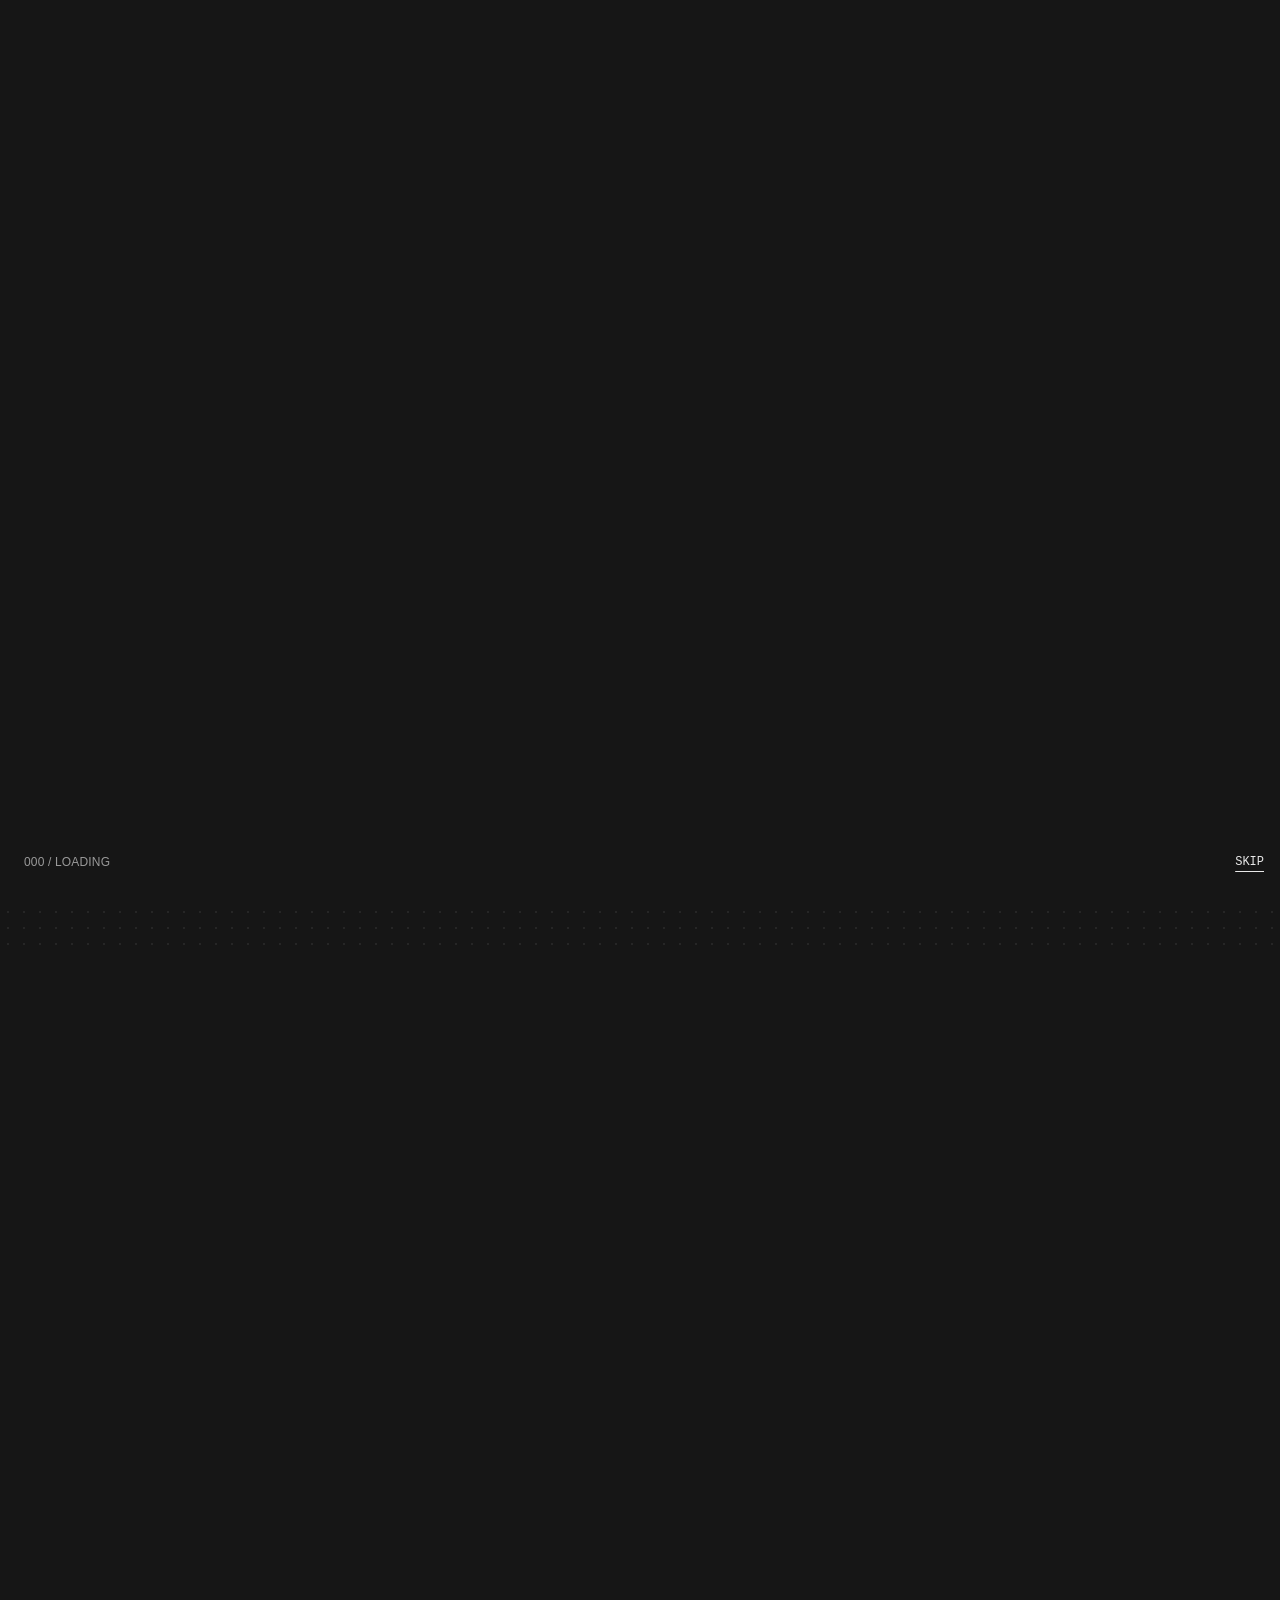
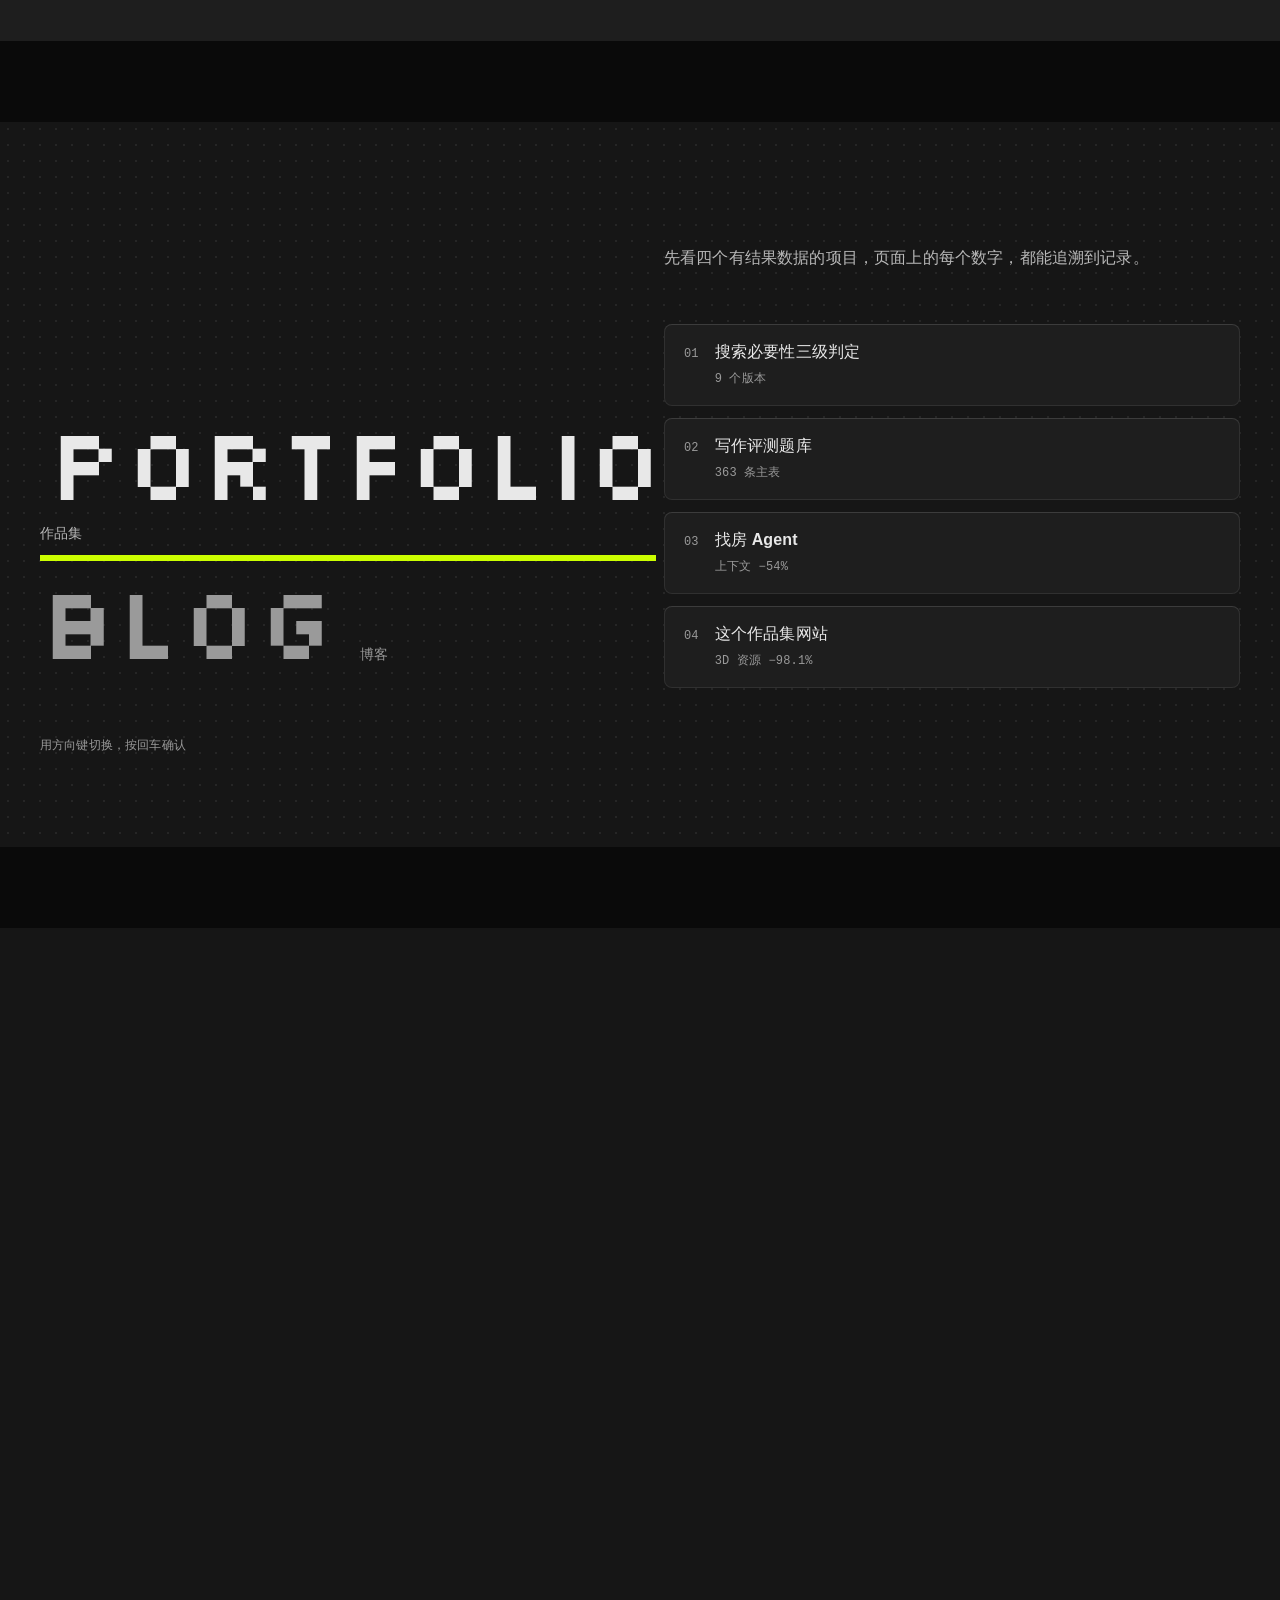
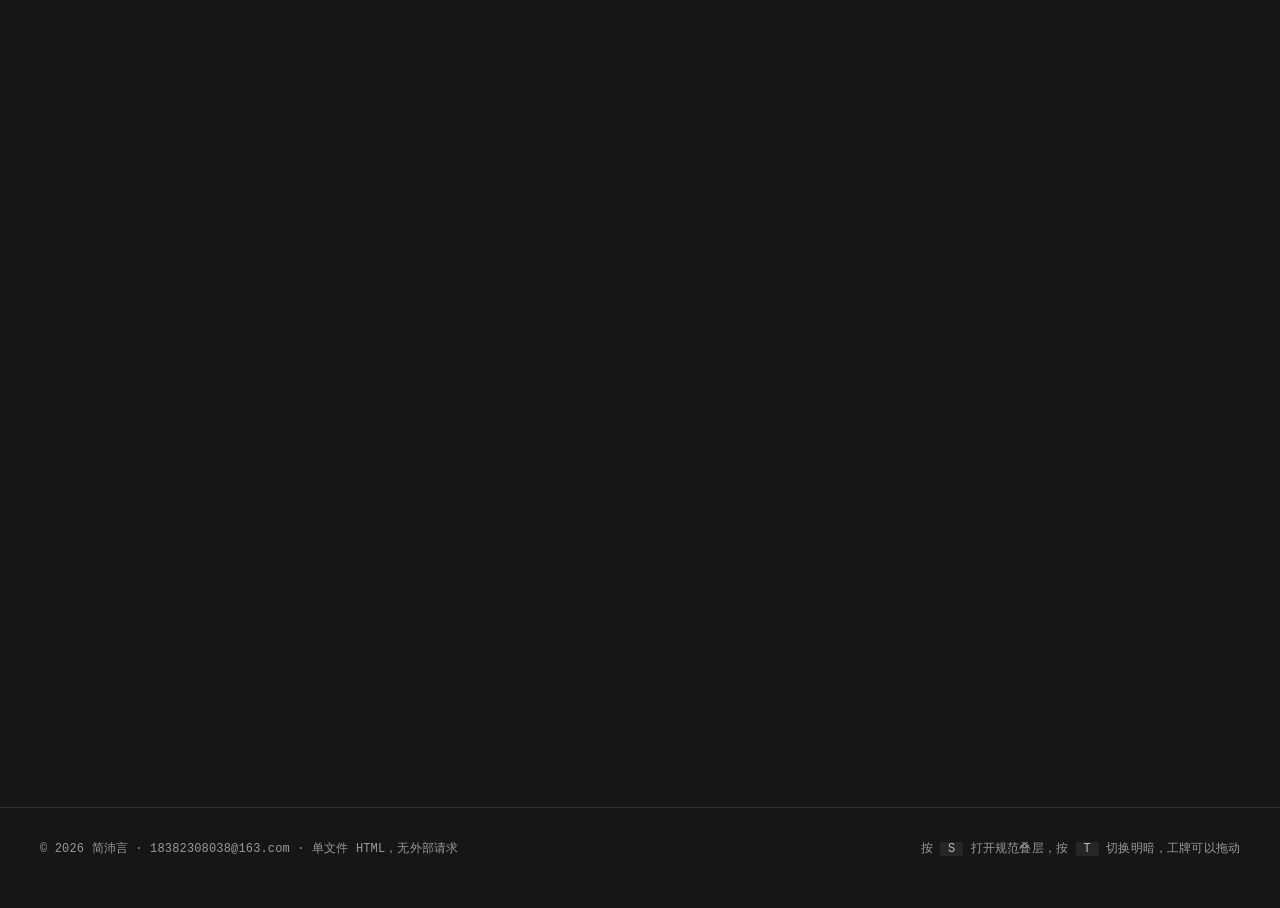
==== commit 91685fd0: "feat(site): 一级目录重构——项目各自成章 + 首屏定位句改全貌（v16）" ====
--- a/index.html
+++ b/index.html
@@ -4,10 +4,10 @@
 <meta charset="UTF-8">
 <meta name="viewport" content="width=device-width, initial-scale=1">
 <title>简沛言 JIANPEIYAN · AI 产品作品集</title>
-<meta name="description" content="简沛言的作品集：搜索评测方法论、写作评测题库，以及用 AI 一起完成的工程细节。">
+<meta name="description" content="简沛言的作品集：搜索评测、写作评测题库、找房 Agent，以及用 AI 一起完成的工程细节。">
 <meta property="og:type" content="website">
 <meta property="og:title" content="简沛言 JIANPEIYAN · AI 产品作品集">
-<meta property="og:description" content="三个带结果数据的项目，外加一份真实的返工记录。">
+<meta property="og:description" content="四个带结果数据的项目，外加一份真实的返工记录。">
 <meta property="og:url" content="https://qqffgg888.github.io/jpy-portfolio-demo/">
 <link rel="canonical" href="https://qqffgg888.github.io/jpy-portfolio-demo/">
 <meta name="theme-color" content="#161616">
@@ -534,7 +534,7 @@
 <header class="nav" id="nav">
   <div class="wrap nav-in">
     <a class="brand" href="#top" aria-label="简沛言 · 回到顶部" data-spec="--nav-h 56"><svg aria-hidden="true"><use href="#logo"/></svg><span class="px">JPY</span></a>
-    <nav class="links" aria-label="页面导航"><div class="menu"><a class="menu-btn" href="#works">作品集</a><div class="menu-pop"><a href="#xp"><small>01</small>人生日志</a><a href="#works"><small>02</small>核心项目</a><a href="#rent"><small>03</small>找房 Agent</a><a href="#ledger"><small>04</small>细节账本</a><a href="#flow"><small>05</small>工作流</a><a href="#contact"><small>06</small>联系</a></div></div><div class="menu"><a class="menu-btn" href="blog/index.html">博客</a><div class="menu-pop"><a href="blog/paper-20260928.html"><small>09.28 · 论文精读</small>Who Wrote This Line? · 古典诗词检测</a><a href="blog/paper-20260925.html"><small>09.25 · 论文精读</small>StoryAlign · 故事生成奖励模型</a><a href="blog/paper-20260922.html"><small>09.22 · 论文精读</small>LegalCiteTrust · 法律报告引用可信度</a><a href="blog/paper-20260919.html"><small>09.19 · 论文精读</small>Auditing Deep Research Writing · 深研报告可信度审计</a><a href="blog/paper-20260916.html"><small>09.16 · 论文精读</small>HoWToBench · 人类级写作能力评测</a><a href="blog/index.html"><small>ALL</small>全部博客</a></div></div></nav>
+    <nav class="links" aria-label="页面导航"><div class="menu"><a class="menu-btn" href="#works">作品集</a><div class="menu-pop"><a href="#xp"><small>01</small>人生日志</a><a href="#works"><small>02</small>搜索评测</a><a href="#writing"><small>03</small>写作评测</a><a href="#rent"><small>04</small>找房 Agent</a><a href="#site"><small>05</small>这个作品集站</a><a href="#more"><small>06</small>更多与博客</a><a href="#contact"><small>07</small>联系</a></div></div><div class="menu"><a class="menu-btn" href="blog/index.html">博客</a><div class="menu-pop"><a href="blog/paper-20260928.html"><small>09.28 · 论文精读</small>Who Wrote This Line? · 古典诗词检测</a><a href="blog/paper-20260925.html"><small>09.25 · 论文精读</small>StoryAlign · 故事生成奖励模型</a><a href="blog/paper-20260922.html"><small>09.22 · 论文精读</small>LegalCiteTrust · 法律报告引用可信度</a><a href="blog/paper-20260919.html"><small>09.19 · 论文精读</small>Auditing Deep Research Writing · 深研报告可信度审计</a><a href="blog/paper-20260916.html"><small>09.16 · 论文精读</small>HoWToBench · 人类级写作能力评测</a><a href="blog/index.html"><small>ALL</small>全部博客</a></div></div></nav>
     <div class="tools">
       <button class="tbtn" id="specBtn" type="button" aria-pressed="false" title="规范叠层（快捷键 S）">SPEC</button>
       <a class="ibtn" href="login.html" aria-label="登录" title="登录"><svg viewBox="0 0 24 24" aria-hidden="true"><circle cx="12" cy="8" r="3.5"/><path d="M5 20c1.2-3.4 3.8-5 7-5s5.8 1.6 7 5"/></svg></a>
@@ -546,11 +546,11 @@
       </button>
     </div>
   </div>
-  <nav class="drawer" id="drawer" aria-label="移动端导航"><a href="#xp">01 · 人生日志</a><a href="#works">02 · 核心项目</a><a href="#rent">03 · 找房 Agent</a><a href="#ledger">04 · 细节账本</a><a href="#flow">05 · 工作流</a><a href="#contact">06 · 联系</a><p class="eyebrow" style="margin-top:8px">账号</p><a href="login.html">登录</a><a href="blog/index.html">全部论文精读</a><a href="blog/paper-20260928.html">Who Wrote This Line? · 古典诗词检测</a><a href="blog/paper-20260925.html">StoryAlign · 故事生成奖励模型</a><a href="blog/paper-20260922.html">LegalCiteTrust · 法律报告引用可信度</a><a href="blog/paper-20260919.html">Auditing Deep Research Writing · 深研报告可信度审计</a><a href="blog/paper-20260916.html">HoWToBench · 人类级写作能力评测</a></nav>
+  <nav class="drawer" id="drawer" aria-label="移动端导航"><a href="#xp">01 · 人生日志</a><a href="#works">02 · 搜索评测</a><a href="#writing">03 · 写作评测</a><a href="#rent">04 · 找房 Agent</a><a href="#site">05 · 这个作品集站</a><a href="#more">06 · 更多与博客</a><a href="#contact">07 · 联系</a><p class="eyebrow" style="margin-top:8px">账号</p><a href="login.html">登录</a><a href="blog/index.html">全部论文精读</a><a href="blog/paper-20260928.html">Who Wrote This Line? · 古典诗词检测</a><a href="blog/paper-20260925.html">StoryAlign · 故事生成奖励模型</a><a href="blog/paper-20260922.html">LegalCiteTrust · 法律报告引用可信度</a><a href="blog/paper-20260919.html">Auditing Deep Research Writing · 深研报告可信度审计</a><a href="blog/paper-20260916.html">HoWToBench · 人类级写作能力评测</a></nav>
 </header>
 
 <main id="top">
-<!-- ============ 首屏：30 秒可验证 = 定位 + 3 项目 + 关键数字 ============ -->
+<!-- ============ 首屏：30 秒可验证 = 定位 + 4 项目 + 关键数字 ============ -->
 <section class="hero bleed-box" aria-labelledby="h-hero" data-spec="签名② 不对称出血">
   <div class="wrap hero-grid">
     <div>
@@ -559,16 +559,17 @@
         <span class="dl-line" aria-hidden="true"><span style="--i:0">J</span><span style="--i:1">I</span><span style="--i:2">A</span><span style="--i:3">N</span></span>
         <span class="dl-line" aria-hidden="true"><span style="--i:4">P</span><span style="--i:5">E</span><span style="--i:6">I</span><span style="--i:7">Y</span><span style="--i:8">A</span><span style="--i:9">N</span></span>
       </h1>
-      <p class="statement zh-title rise" style="--i:1">我把搜索评测，做成了一套可复用的方法论。</p>
+      <p class="statement zh-title rise" style="--i:1">做评测方法，也做能用的工具。</p>
       <p class="lead rise" style="--i:2">我是简沛言，在 AI 产品方向做数据标注和评测方法。也常把想法交给 AI，直接做成能用的东西。这个网站就是其中之一。</p>
-      <ol class="core rise" style="--i:3" aria-label="三个核心项目与关键数字" data-spec="证据先行 · 3 项目 + 关键数字">
-        <li><a href="#w1"><span class="n mono">01</span><span><span class="t">搜索必要性三级判定</span><span class="u">判断回答前是否需要联网搜索</span></span><b class="k" data-count data-to="9" data-suf=" 版">9 版</b></a></li>
-        <li><a href="#w2"><span class="n mono">02</span><span><span class="t">写作评测题库</span><span class="u">13 个大类，对应 81 项评测标准</span></span><b class="k" data-count data-to="363" data-suf=" 条">363 条</b></a></li>
-        <li><a href="#w3"><span class="n mono">03</span><span><span class="t">这个作品集网站</span><span class="u">3D 资源从 84.4 MB 压缩到 1.58 MB</span></span><b class="k" data-count data-to="98.1" data-dec="1" data-pre="−" data-suf="%">−98.1%</b></a></li>
+      <ol class="core rise" style="--i:3" aria-label="四个核心项目与关键数字" data-spec="证据先行 · 4 项目 + 关键数字">
+        <li><a href="#works"><span class="n mono">01</span><span><span class="t">搜索必要性三级判定</span><span class="u">判断回答前是否需要联网搜索</span></span><b class="k" data-count data-to="9" data-suf=" 版">9 版</b></a></li>
+        <li><a href="#writing"><span class="n mono">02</span><span><span class="t">写作评测题库</span><span class="u">13 个大类，对应 81 项评测标准</span></span><b class="k" data-count data-to="363" data-suf=" 条">363 条</b></a></li>
+        <li><a href="#rent"><span class="n mono">03</span><span><span class="t">找房 Agent</span><span class="u">先圈通勤范围，再找真实房源</span></span><b class="k" data-count data-to="54" data-pre="−" data-suf="%">−54%</b></a></li>
+        <li><a href="#site"><span class="n mono">04</span><span><span class="t">这个作品集网站</span><span class="u">3D 资源从 84.4 MB 压缩到 1.58 MB</span></span><b class="k" data-count data-to="98.1" data-dec="1" data-pre="−" data-suf="%">−98.1%</b></a></li>
       </ol>
       <div class="cta rise" style="--i:4">
         <a class="btn btn-primary is-accent" href="#contact" data-spec="B1 无描边 · B2 无渐变 · B3 ≤1">联系我</a>
-        <a class="btn-text" href="#works">先看三个项目</a>
+        <a class="btn-text" href="#works">先看四个项目</a>
       </div>
     </div>
 
@@ -688,18 +689,14 @@
   </div>
 </section>
 
-<!-- ============ 02 核心项目 ============ -->
+<!-- ============ 02 项目 · 搜索评测 ============ -->
 <section class="section" id="works" aria-labelledby="h-works">
   <div class="wrap">
-    <header class="sec-head reveal">
-      <h2 class="zh-title" id="h-works">三个核心项目</h2>
-      <p>要解决什么，我做了什么，结果如何。页面上的每个数字，都能追溯到记录。</p>
-    </header>
-
-    <article class="proj reveal" id="w1" data-spec="背景 → 动作 → 结果">
+
+<article class="proj reveal" id="w1" data-spec="背景 → 动作 → 结果">
       <header class="proj-head">
         <span class="pnum px">01</span>
-        <h3 class="zh-title">搜索必要性三级判定方法论</h3>
+        <h3 class="zh-title" id="h-works">搜索必要性三级判定方法论</h3>
         <ul class="tags"><li>ai</li><li>product</li><li>方法论设计 · 规则修改</li></ul>
       </header>
       <div class="proj-grid">
@@ -728,10 +725,17 @@
       </div>
     </article>
 
-    <article class="proj alt reveal" id="w2">
+  </div>
+</section>
+
+<!-- ============ 03 项目 · 写作评测 ============ -->
+<section class="section" id="writing" aria-labelledby="h-writing">
+  <div class="wrap">
+
+<article class="proj alt reveal" id="w2">
       <header class="proj-head">
         <span class="pnum px">02</span>
-        <h3 class="zh-title">写作评测题库与定量规则</h3>
+        <h3 class="zh-title" id="h-writing">写作评测题库与定量规则</h3>
         <ul class="tags"><li>ai</li><li>product</li><li>体系搭建 · 标准对照</li></ul>
       </header>
       <div class="proj-grid">
@@ -755,47 +759,17 @@
       </div>
     </article>
 
-    <article class="proj reveal" id="w3">
-      <header class="proj-head">
-        <span class="pnum px">03</span>
-        <h3 class="zh-title">这个作品集站本身</h3>
-        <ul class="tags"><li>design</li><li>ai</li><li>规范 · 构建 · 验收</li></ul>
-      </header>
-      <div class="proj-grid">
-        <dl class="star">
-          <div><dt>背景</dt><dd>这个作品集是给 AI 产品方向的面试官看的：30 秒能看完重点，也能看出东西是我自己做的。</dd></div>
-          <div><dt>我做了什么</dt><dd>15 份设计规范和一个自检脚本先落地，再让 AI 按规范生成页面；3D 模型、LOGO、配色的每一处改动，都用真实浏览器渲染验证，或用实算数值核对，不靠目测。</dd></div>
-          <div class="res"><dt>结果</dt><dd>3D 模型从 <b>84.4 MB 压缩到 1.58 MB</b>；LOGO 矢量化的保真度（IoU）从 <b>0.7982 提升到 0.9103</b>；暗色荧光块上的文字对比度从 <b>1.12:1 提升到 16.71:1</b>。</dd></div>
-        </dl>
-        <figure class="viz tilt">
-          <div class="bars" id="bars">
-            <div class="bgroup"><p class="bt mono">3D 模型体积（越短越好）</p>
-              <div class="brow"><span>原始 GLB</span><b>84.4 MB</b><div class="bar"><i style="--w:100%"></i></div></div>
-              <div class="brow"><span>meshopt + webp</span><b>1.58 MB</b><div class="bar"><i class="pop is-accent" style="--w:1.87%"></i></div></div>
-            </div>
-            <div class="bgroup"><p class="bt mono">LOGO 矢量化保真 IoU（越长越好）</p>
-              <div class="brow"><span>圆头描边 round</span><b>0.7982</b><div class="bar"><i style="--w:79.82%"></i></div></div>
-              <div class="brow"><span>方切描边 butt</span><b>0.9103</b><div class="bar"><i class="hi" style="--w:91.03%"></i></div></div>
-            </div>
-            <div class="bgroup"><p class="bt mono">暗色荧光块字色对比度（满格 21:1）</p>
-              <div class="brow"><span>复用正文色</span><b>1.12:1</b><div class="bar"><i style="--w:5.33%"></i></div></div>
-              <div class="brow"><span>--on-pop 令牌</span><b>16.71:1</b><div class="bar"><i class="hi" style="--w:79.57%"></i></div></div>
-            </div>
-          </div>
-          <figcaption>三组数字都来自这个网站的返工记录，可以复现。</figcaption>
-        </figure>
-      </div>
-    </article>
   </div>
 </section>
 
-
-<!-- ============ 03 找房 Agent（city-rental-hunt v4） ============ -->
+<!-- ============ 04 项目 · 找房 Agent（city-rental-hunt v4） ============ -->
 <section class="section" id="rent" aria-labelledby="h-rent" style="background:var(--color-surface)">
   <div class="wrap">
-    <header class="sec-head reveal">
-      <h2 class="zh-title" id="h-rent">找房 Agent：通勤范围优先</h2>
-      <p>一个帮我找房的助手：先按通勤时间圈定能住的范围，再去小红书的点点 AI 里打听真实房源，最后整理成报告。真正难的是第一步，范围怎么定。</p>
+    <header class="proj-head reveal">
+      <span class="pnum px">03</span>
+      <h3 class="zh-title" id="h-rent">找房 Agent：通勤范围优先</h3>
+      <ul class="tags"><li>ai</li><li>agent</li><li>通勤圈层 · 证据分级 · 社媒检索</li></ul>
+      <p style="grid-column:1 / -1;max-width:62ch;color:var(--color-text-2)">一个帮我找房的助手：先按通勤时间圈定能住的范围，再去小红书的点点 AI 里打听真实房源，最后整理成报告。真正难的是第一步，范围怎么定。</p>
     </header>
 
     <div class="rh-grid reveal">
@@ -864,13 +838,46 @@
 </section>
 
 
-<!-- ============ 04 细节账本 · 返工记录 ============ -->
-<section class="section" id="ledger" aria-labelledby="h-ledger" style="background:var(--color-surface)">
+<!-- ============ 05 项目 · 这个作品集站（含返工记录与工作流） ============ -->
+<section class="section" id="site" aria-labelledby="h-site" style="background:var(--color-surface)">
   <div class="wrap">
-    <header class="sec-head reveal">
-      <h2 class="zh-title" id="h-ledger">返工记录</h2>
+
+<article class="proj reveal" id="w3">
+      <header class="proj-head">
+        <span class="pnum px">04</span>
+        <h3 class="zh-title" id="h-site">这个作品集站本身</h3>
+        <ul class="tags"><li>design</li><li>ai</li><li>规范 · 构建 · 验收</li></ul>
+      </header>
+      <div class="proj-grid">
+        <dl class="star">
+          <div><dt>背景</dt><dd>这个作品集是给 AI 产品方向的面试官看的：30 秒能看完重点，也能看出东西是我自己做的。</dd></div>
+          <div><dt>我做了什么</dt><dd>15 份设计规范和一个自检脚本先落地，再让 AI 按规范生成页面；3D 模型、LOGO、配色的每一处改动，都用真实浏览器渲染验证，或用实算数值核对，不靠目测。</dd></div>
+          <div class="res"><dt>结果</dt><dd>3D 模型从 <b>84.4 MB 压缩到 1.58 MB</b>；LOGO 矢量化的保真度（IoU）从 <b>0.7982 提升到 0.9103</b>；暗色荧光块上的文字对比度从 <b>1.12:1 提升到 16.71:1</b>。</dd></div>
+        </dl>
+        <figure class="viz tilt">
+          <div class="bars" id="bars">
+            <div class="bgroup"><p class="bt mono">3D 模型体积（越短越好）</p>
+              <div class="brow"><span>原始 GLB</span><b>84.4 MB</b><div class="bar"><i style="--w:100%"></i></div></div>
+              <div class="brow"><span>meshopt + webp</span><b>1.58 MB</b><div class="bar"><i class="pop is-accent" style="--w:1.87%"></i></div></div>
+            </div>
+            <div class="bgroup"><p class="bt mono">LOGO 矢量化保真 IoU（越长越好）</p>
+              <div class="brow"><span>圆头描边 round</span><b>0.7982</b><div class="bar"><i style="--w:79.82%"></i></div></div>
+              <div class="brow"><span>方切描边 butt</span><b>0.9103</b><div class="bar"><i class="hi" style="--w:91.03%"></i></div></div>
+            </div>
+            <div class="bgroup"><p class="bt mono">暗色荧光块字色对比度（满格 21:1）</p>
+              <div class="brow"><span>复用正文色</span><b>1.12:1</b><div class="bar"><i style="--w:5.33%"></i></div></div>
+              <div class="brow"><span>--on-pop 令牌</span><b>16.71:1</b><div class="bar"><i class="hi" style="--w:79.57%"></i></div></div>
+            </div>
+          </div>
+          <figcaption>三组数字都来自这个网站的返工记录，可以复现。</figcaption>
+        </figure>
+      </div>
+    </article>
+
+    <div class="rh-sub reveal">
+      <h3>返工记录</h3>
       <p>用 AI 写代码，快是快了，难的是看出哪里不对，再用能复现的方法证明改对了。这七条都来自这个网站的真实返工，每条都写清了改了什么、为什么改。</p>
-    </header>
+    </div>
     <div class="ledger-grid">
       <div class="specimen reveal">
         <div class="spec-box tilt" data-spec="单条闭合路径 · G1 相切">
@@ -914,16 +921,11 @@
         <li class="lg reveal"><span class="lg-n mono">L07</span><div><h3>数据库权限策略悄悄丢失</h3><p>并行批量创建权限策略时，有 3 条没有报错就消失了。改成逐条执行，执行完再核对一次策略数量。</p><p class="lg-how mono">验证方法：查询 pg_policies 核对策略数量</p></div><p class="delta"><s>丢 3 条</s><i aria-hidden="true">→</i><b>0</b></p></li>
       </ol>
     </div>
-  </div>
-</section>
-
-<!-- ============ 05 工作流 ============ -->
-<section class="section" id="flow" aria-labelledby="h-flow">
-  <div class="wrap">
-    <header class="sec-head reveal">
-      <h2 class="zh-title" id="h-flow">与 AI 协作的工作流</h2>
+
+    <div class="rh-sub reveal">
+      <h3>与 AI 协作的工作流</h3>
       <p>我更信一套有检查点的流程：先写清规范，做完就验收，每一步都留下记录。</p>
-    </header>
+    </div>
     <div class="flow-track reveal" id="flowTrack" aria-hidden="true"><i class="flow-dot is-accent"></i></div>
     <ol class="flow-steps" data-spec="stagger 50ms">
       <li class="reveal" style="--i:0"><span class="fs-n px">1</span><h3>写规范</h3><p>先定 5 条设计原则、3 个标志性元素，再落到具体数值。</p><p class="fs-m mono">15 份规范文档</p></li>
@@ -946,11 +948,12 @@
         <li role="option" id="opt-1" aria-selected="false" data-i="1"><a href="#more" tabindex="-1"><span class="px">BLOG</span><span class="zh">博客</span></a><i class="band is-accent" aria-hidden="true"></i></li>
       </ul>
       <div>
-        <p class="sel-desc" id="selDesc" aria-live="polite">先看三个有结果数据的项目，都按同一种结构写。</p>
+        <p class="sel-desc" id="selDesc" aria-live="polite">先看四个有结果数据的项目，页面上的每个数字，都能追溯到记录。</p>
         <div class="sel-cards" id="selCards">
-          <a class="scard" href="#w1"><span class="sn">01</span><span class="st">搜索必要性三级判定</span><span class="sm">9 个版本</span></a>
-          <a class="scard" href="#w2"><span class="sn">02</span><span class="st">写作评测题库</span><span class="sm">363 条主表</span></a>
-          <a class="scard" href="#w3"><span class="sn">03</span><span class="st">这个作品集网站</span><span class="sm">3D 资源 −98.1%</span></a>
+          <a class="scard" href="#works"><span class="sn">01</span><span class="st">搜索必要性三级判定</span><span class="sm">9 个版本</span></a>
+          <a class="scard" href="#writing"><span class="sn">02</span><span class="st">写作评测题库</span><span class="sm">363 条主表</span></a>
+          <a class="scard" href="#rent"><span class="sn">03</span><span class="st">找房 Agent</span><span class="sm">上下文 −54%</span></a>
+          <a class="scard" href="#site"><span class="sn">04</span><span class="st">这个作品集网站</span><span class="sm">3D 资源 −98.1%</span></a>
         </div>
       </div>
     </div>
@@ -980,10 +983,10 @@
   </div>
 </section>
 
-<!-- ============ 06 联系 ============ -->
+<!-- ============ 07 联系 ============ -->
 <section class="section contact bleed-box" id="contact" aria-labelledby="h-contact">
   <div class="wrap">
-    <p class="eyebrow reveal">06 / Contact</p>
+    <p class="eyebrow reveal">07 / Contact</p>
     <h2 class="display reveal" id="h-contact" data-spec="签名② 右出血">SAY HI</h2>
     <div class="cta reveal">
       <a class="btn btn-primary is-accent" href="mailto:18382308038@163.com">发邮件联系</a>
@@ -1242,8 +1245,8 @@
 
 /* ---------- 选择页状态机 ---------- */
 var SEL=[
-  {desc:'三个项目，都有结果数据，都按同一种结构写。',target:'#works',
-   cards:[['01','搜索必要性三级判定','9 个版本','#w1'],['02','写作评测题库','363 条主表','#w2'],['03','这个作品集网站','3D 资源 −98.1%','#w3']]},
+  {desc:'四个项目，都有结果数据，页面上的每个数字都能追溯到记录。',target:'#works',
+   cards:[['01','搜索必要性三级判定','9 个版本','#works'],['02','写作评测题库','363 条主表','#writing'],['03','找房 Agent','上下文 −54%','#rent'],['04','这个作品集网站','3D 资源 −98.1%','#site']]},
   {desc:'每周读一篇模型评测方向的新论文，读完写成能看懂的样子。',target:'blog/index.html',
    cards:[['09.28','Who Wrote This Line?','论文精读','blog/paper-20260928.html'],['09.25','StoryAlign','论文精读','blog/paper-20260925.html'],['09.22','LegalCiteTrust','论文精读','blog/paper-20260922.html']]}
 ];
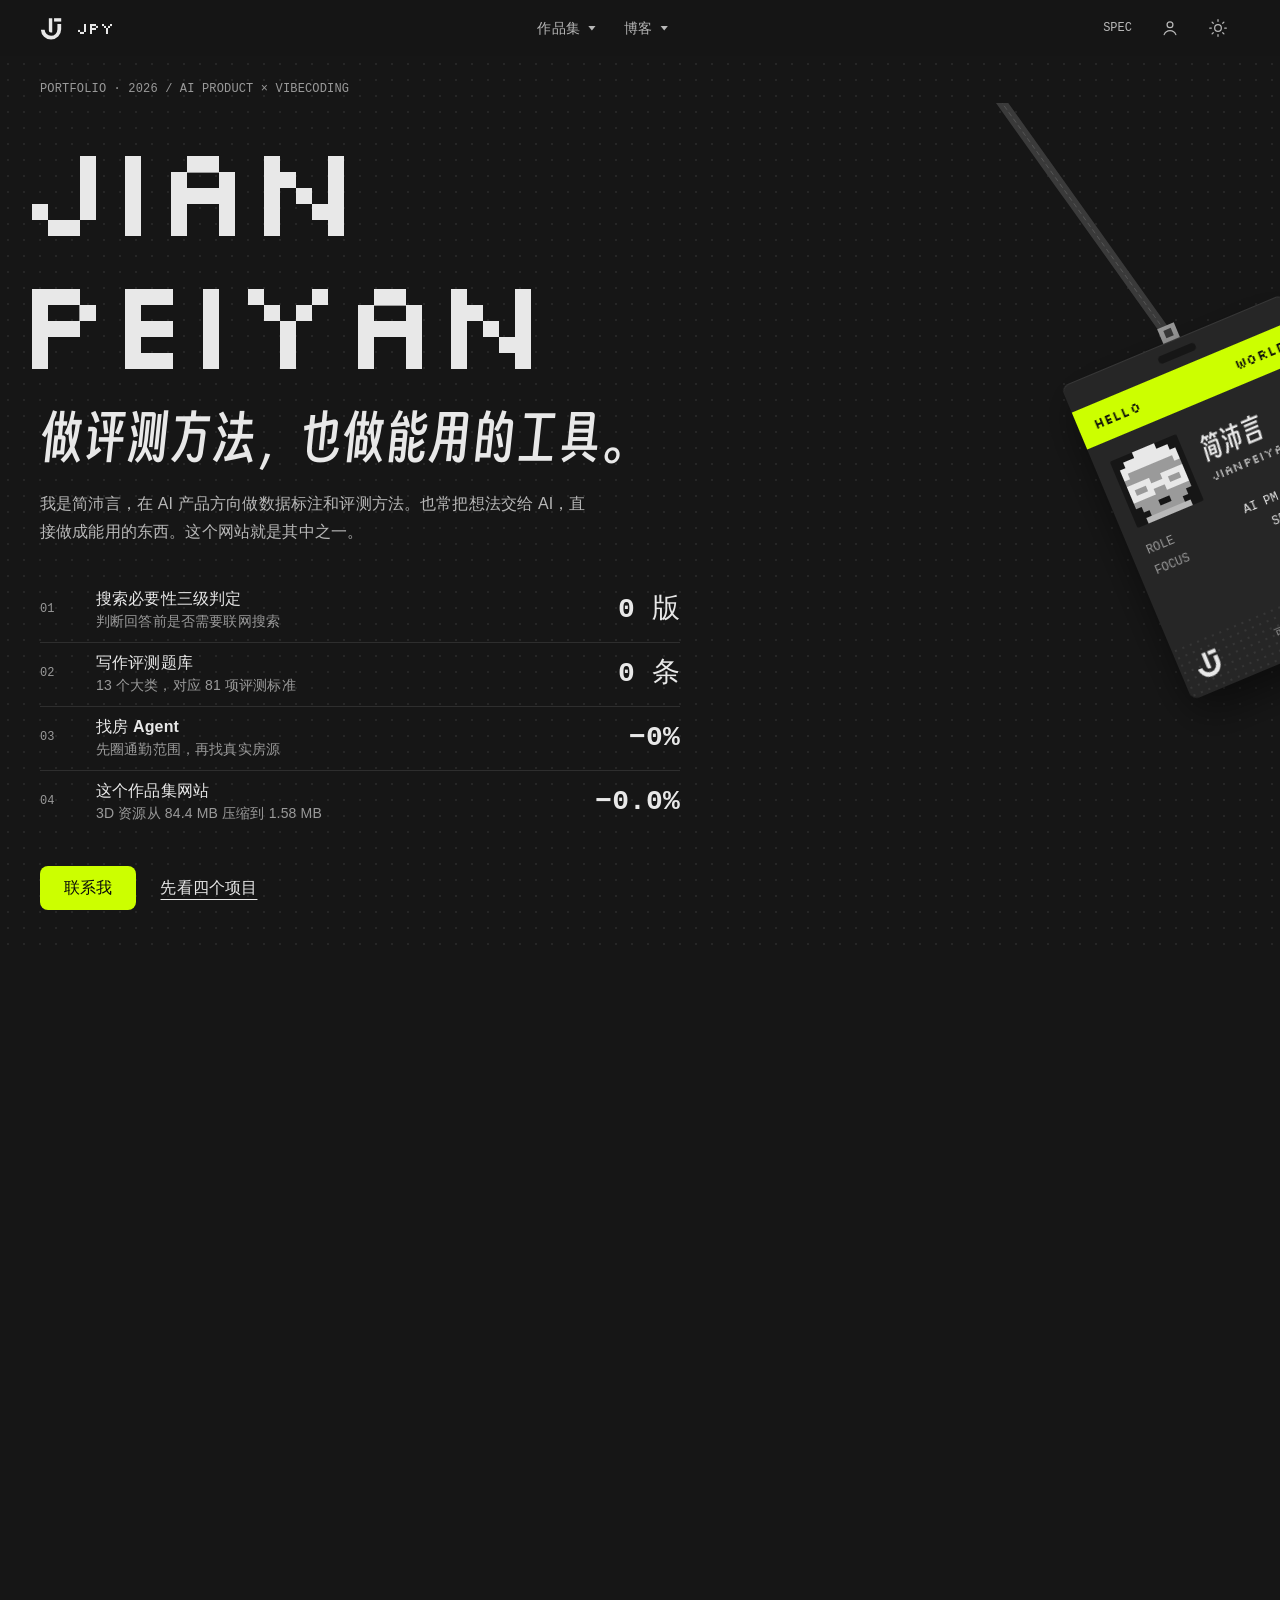
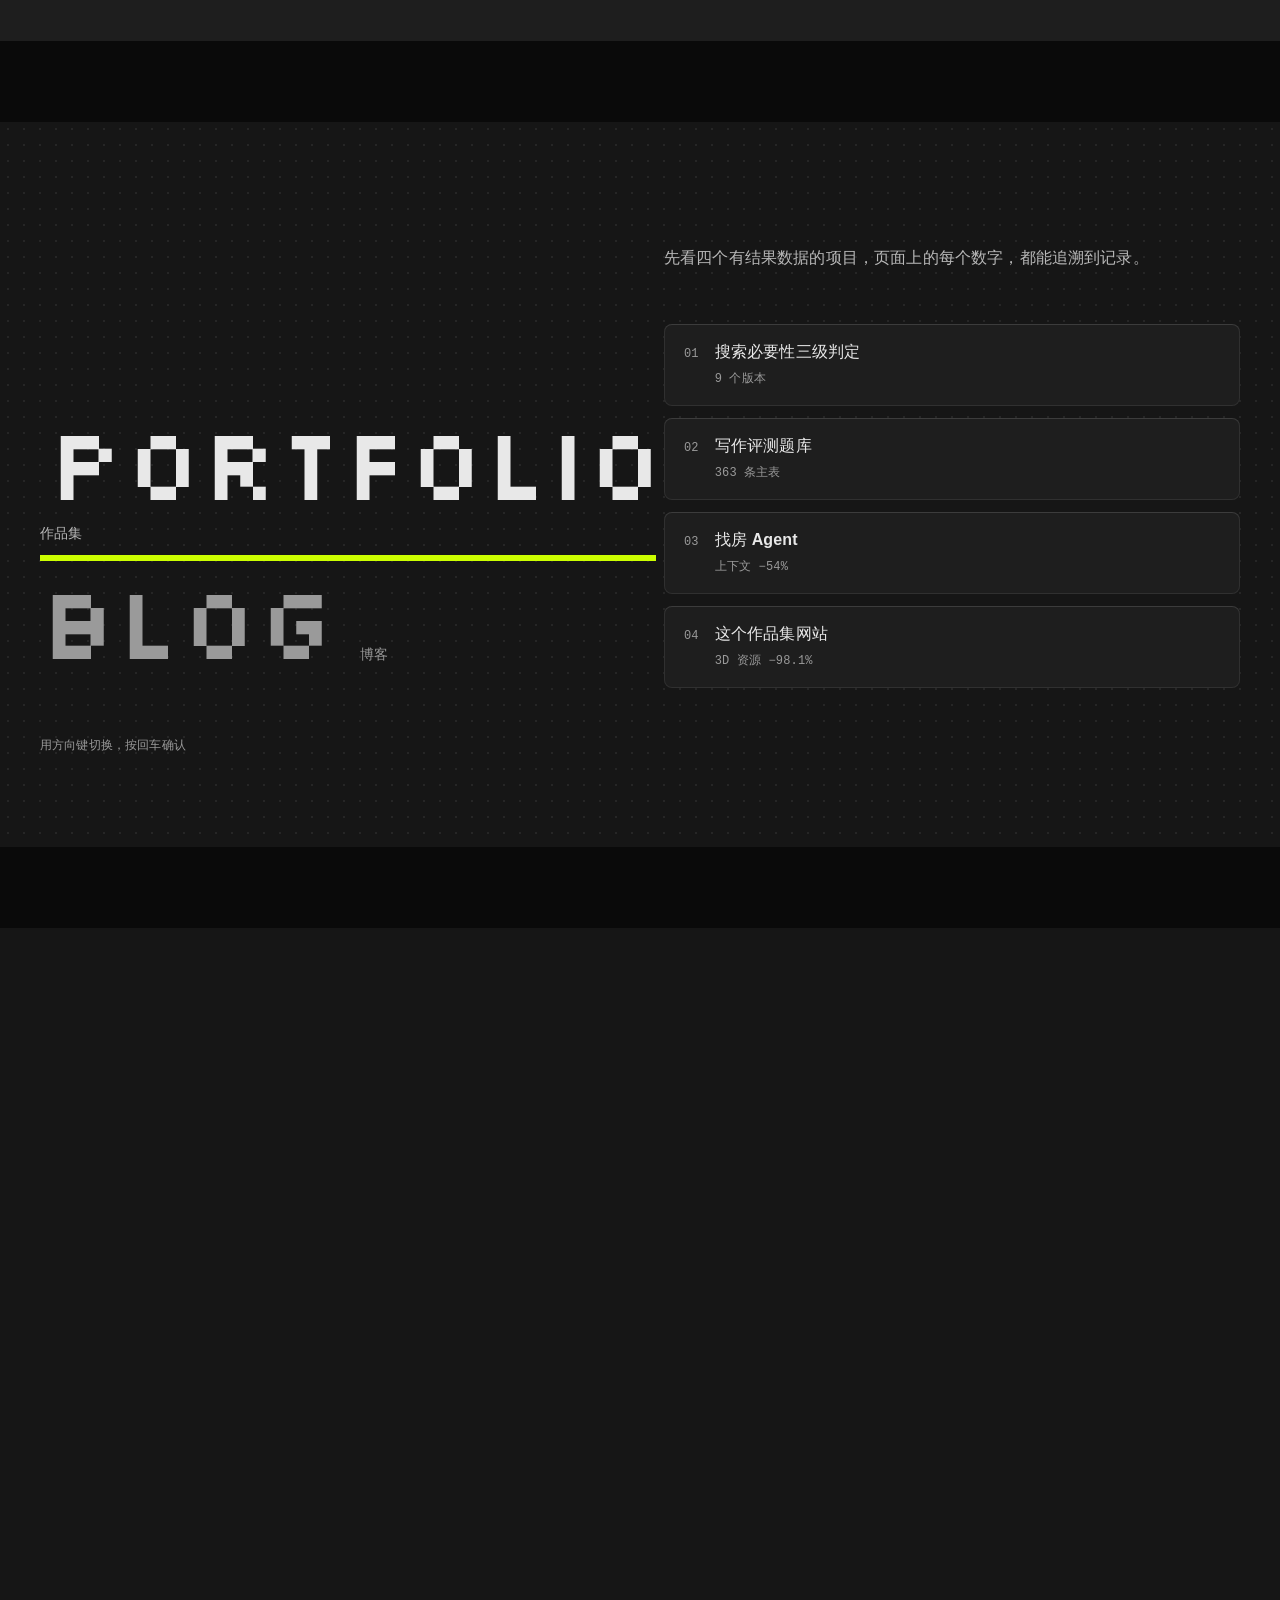
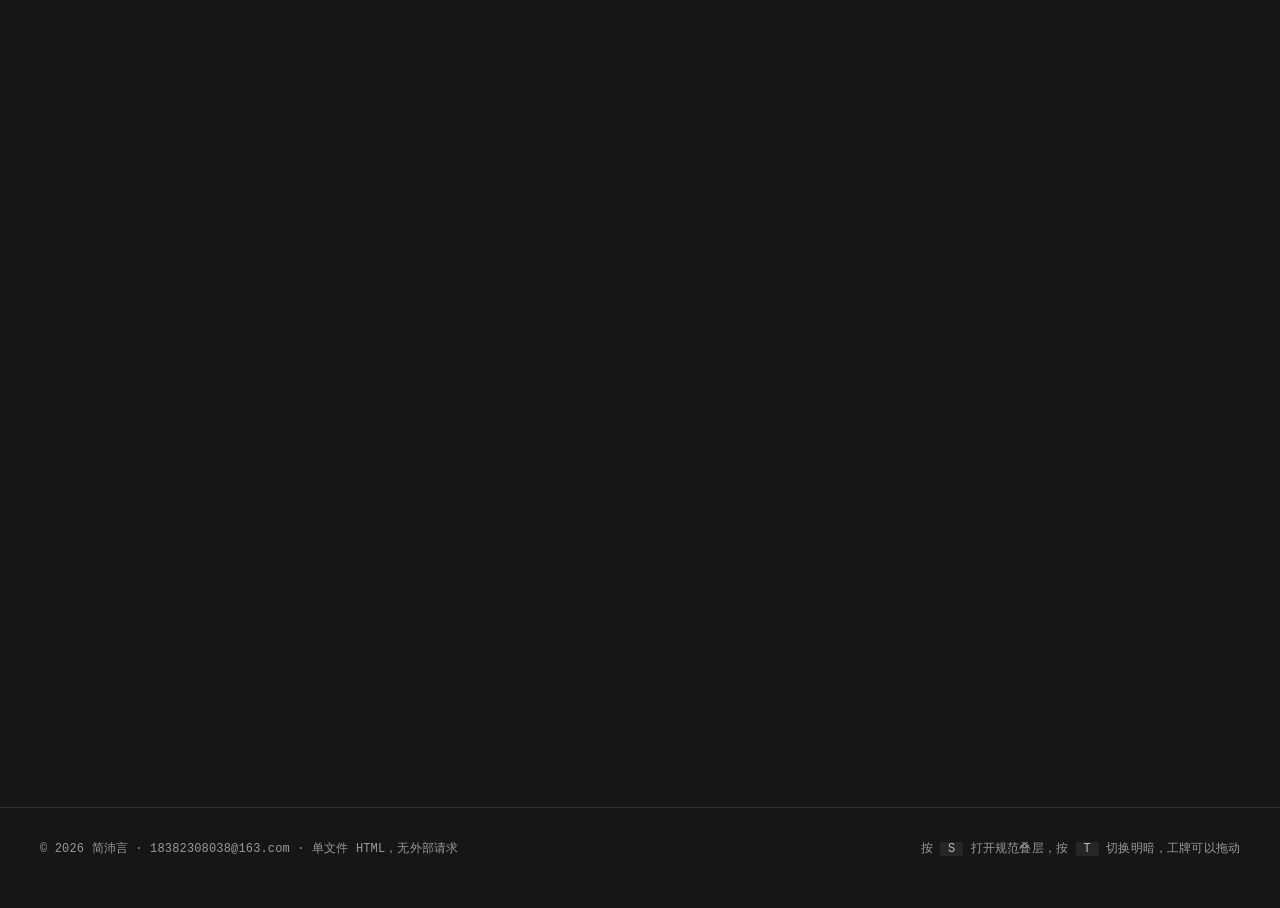
==== commit f4ef7c14: "fix(site): 版块观察清单同步重构后 id，修复开屏卡死（v16 热修）" ====
--- a/index.html
+++ b/index.html
@@ -1300,7 +1300,7 @@
 /* ---------- 导航当前区块 ---------- */
 var navLinks=$$('.links a');
 var secIO=new IntersectionObserver(function(es){es.forEach(function(e){if(!e.isIntersecting)return;navLinks.forEach(function(a){a.setAttribute('aria-current',a.getAttribute('href')==='#'+e.target.id?'true':'false')})})},{rootMargin:'-45% 0px -50% 0px'});
-['works','rent','xp','ledger','flow','select','contact'].forEach(function(id){secIO.observe(document.getElementById(id))});
+['xp','works','writing','rent','site','select','more','contact'].forEach(function(id){var el=document.getElementById(id);if(el)secIO.observe(el)});
 
 /* ---------- 人生日志：点击展开/收起 ---------- */
 $$('.xp-head').forEach(function(h){h.addEventListener('click',function(){var it=h.closest('.xp-item');var on=it.classList.toggle('open');h.setAttribute('aria-expanded',on)})});
